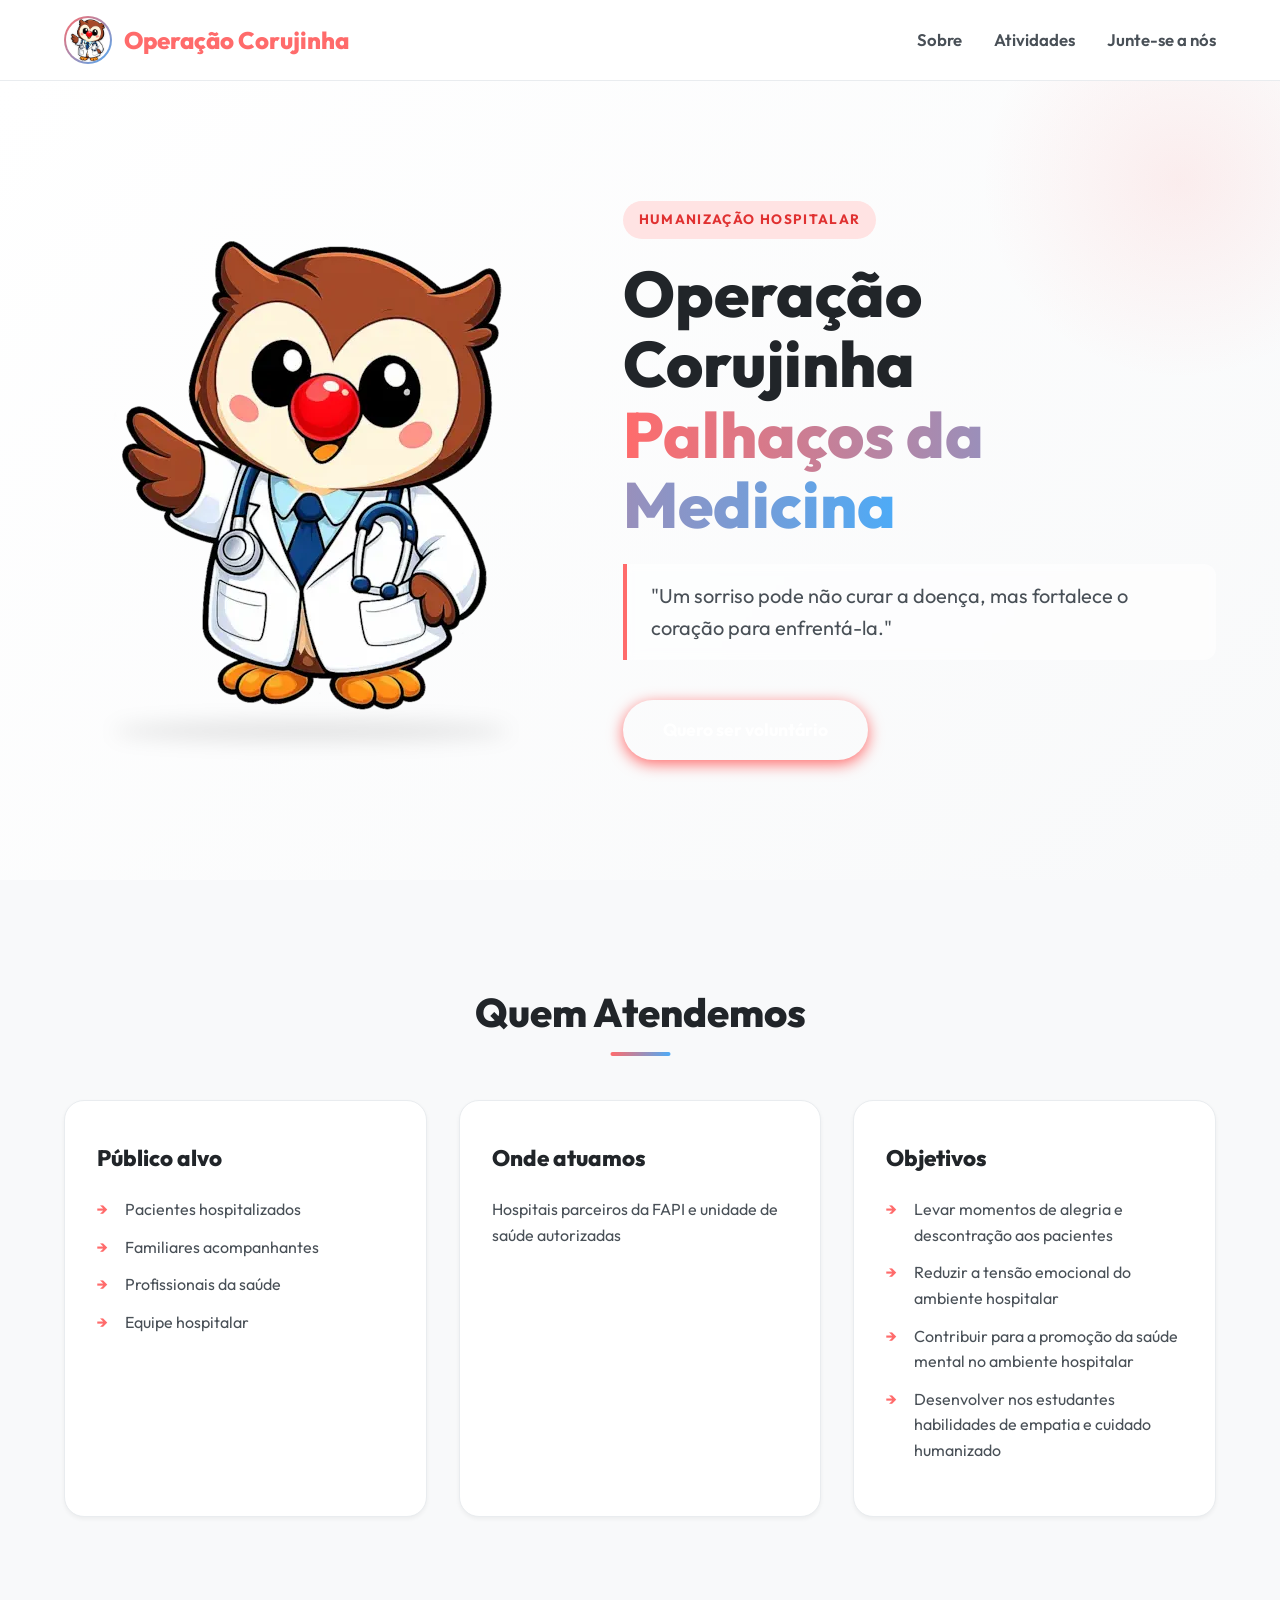
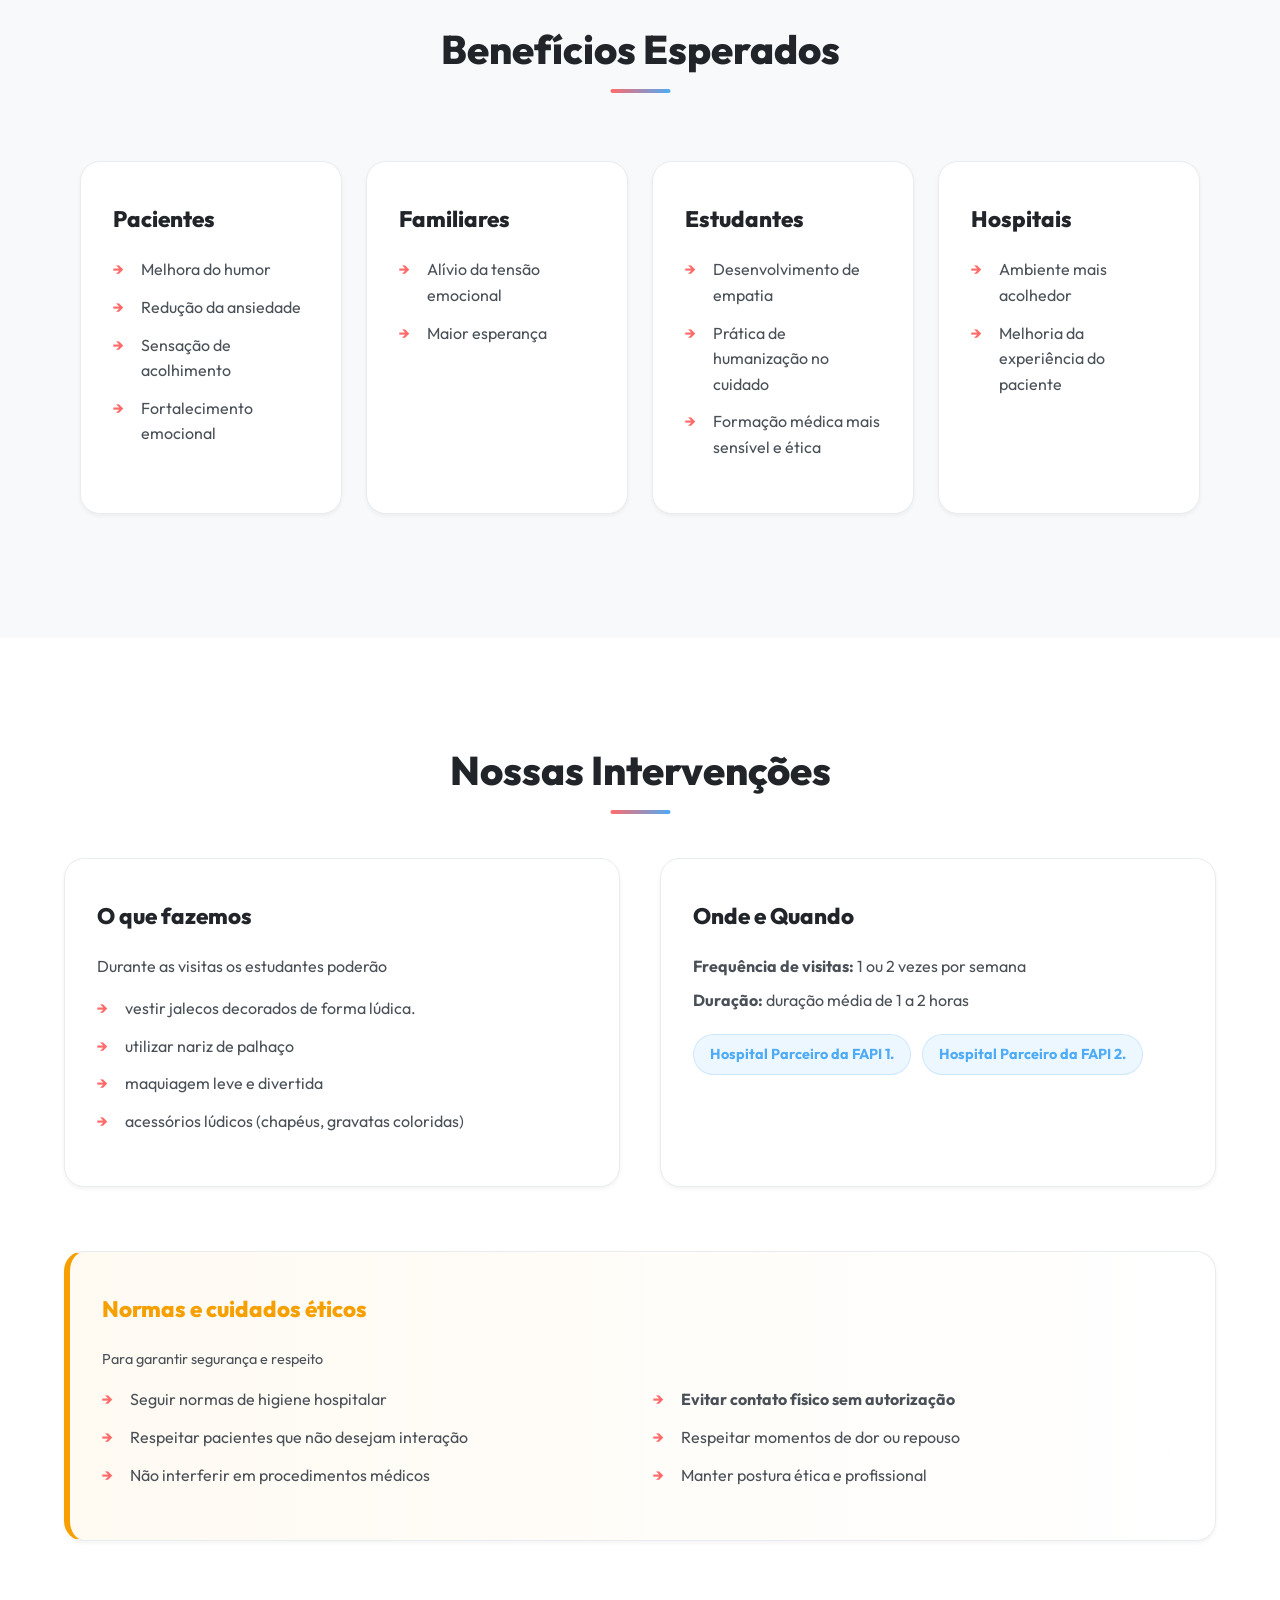
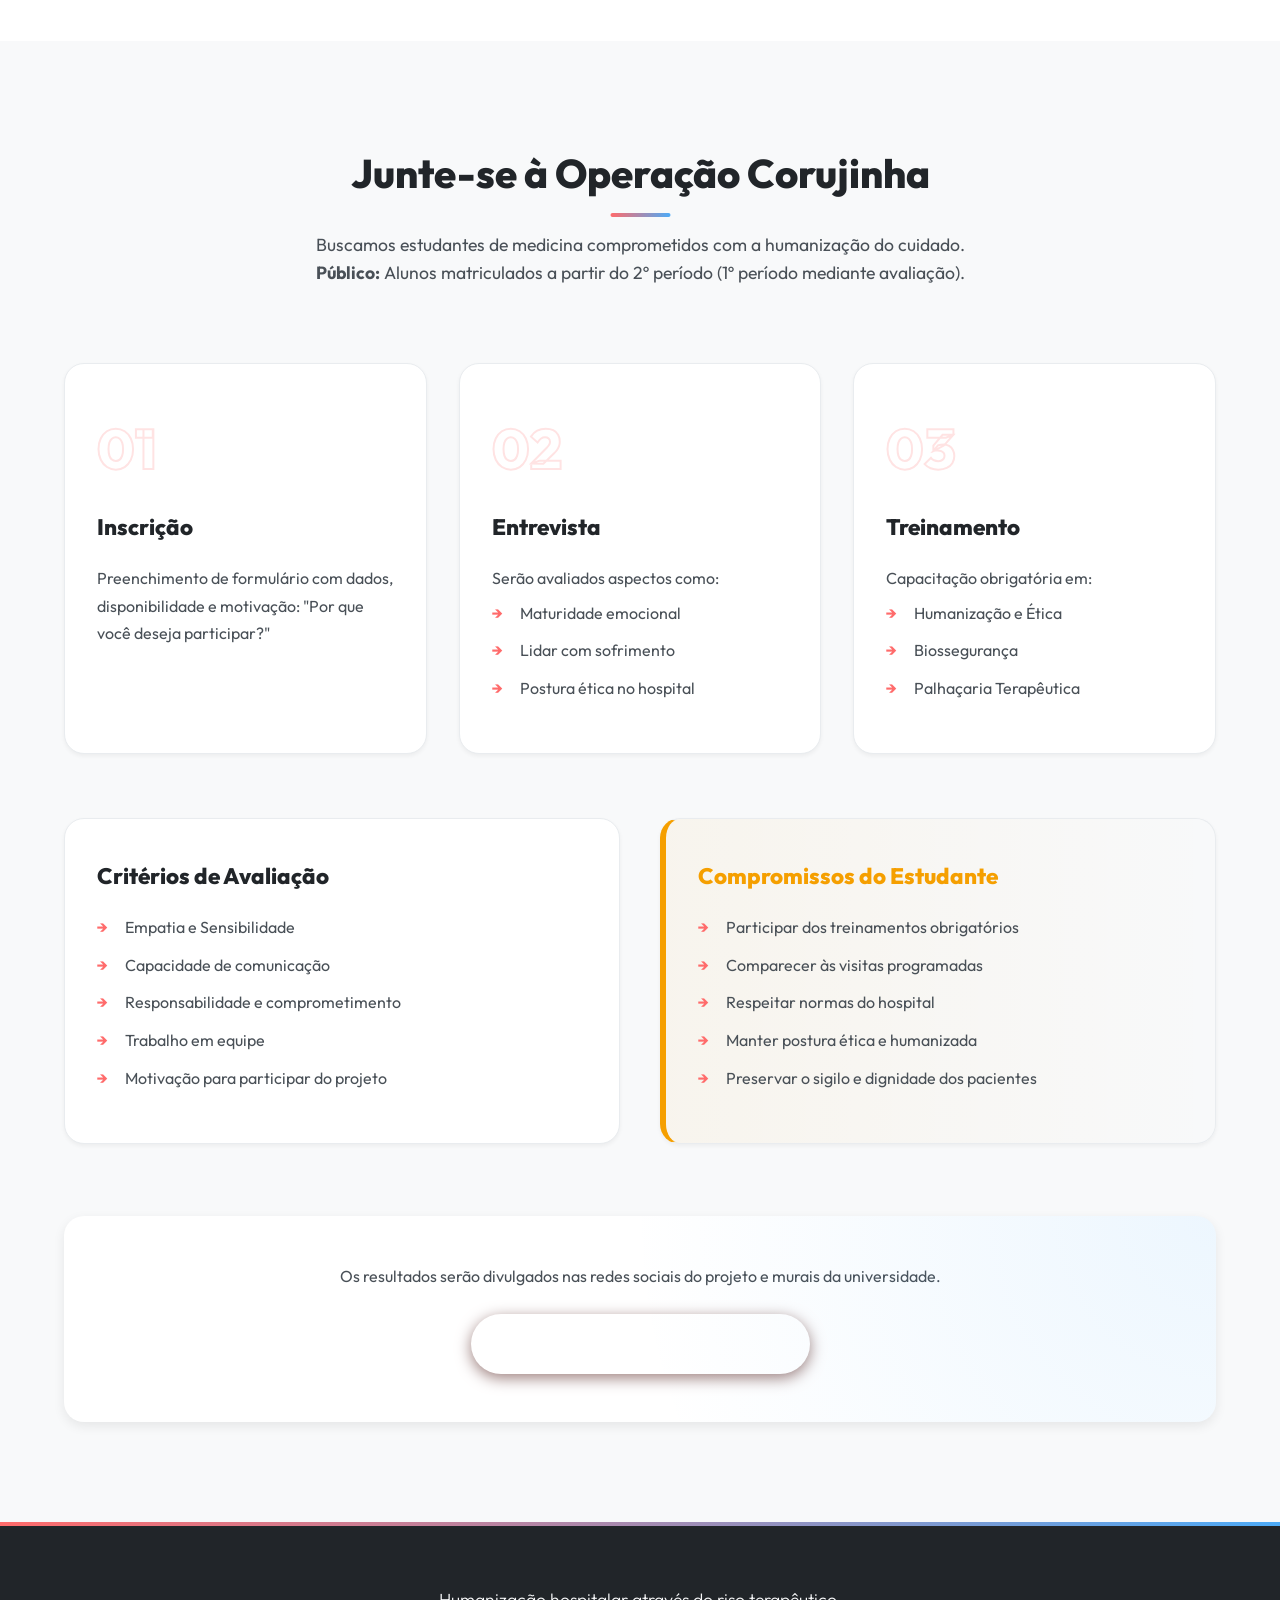
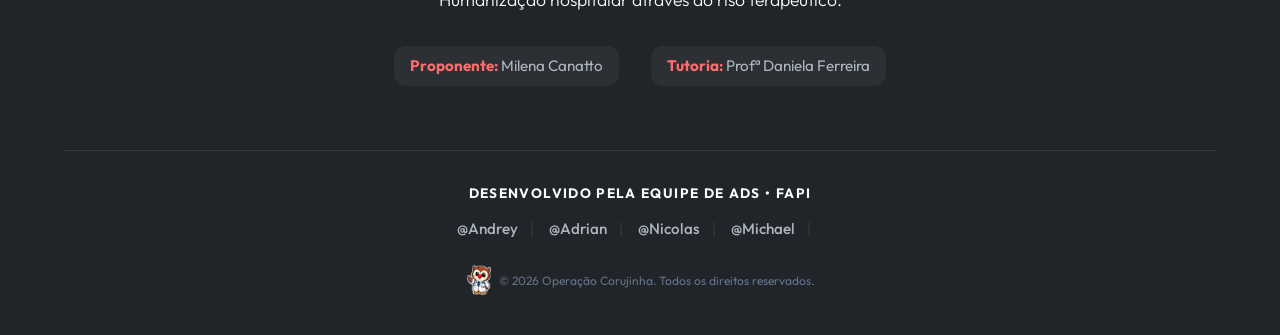
==== index.html @ 17aea362 "Fix: Unificar HTML #18, Corrigir CLS (Cumulative Layout Shift) #17" ====
<!DOCTYPE html>
<html lang="pt-BR">

<head>
    <title>Operação Corujinha | Palhaços da Medicina</title>
    <meta charset="UTF-8">
    <meta name="viewport" content="width=device-width, initial-scale=1.0">
    <link rel="stylesheet" href="style.min.css">
    <meta name="description" content="Operação Corujinha - palhaços na medicina">
    <!-- Google tag (gtag.js) -->
    <script async src="https://www.googletagmanager.com/gtag/js?id=G-GFQ6YQ8SYJ"></script>
    <script>
        window.dataLayer = window.dataLayer || [];

        function gtag() {
            dataLayer.push(arguments);
        }

        gtag('js', new Date());

        gtag('config', 'G-GFQ6YQ8SYJ');
    </script>
    <style>

        body {
            margin: 0;
            padding: 0;
            background-color: var(--color-bg-main);
        }

        object {
            width: 100%;
            display: block;
            border: none;
            overflow: hidden;
            transition: height 0.3s ease;
        }
    </style>
</head>

<body>

<nav class="navbar">
    <div class="container navbar-container">
        <a href="index.html" target="_parent" class="navbar-brand">
            <img src="assets/logo_corujinha36x40.webp" fetchpriority="high" alt="Logo Operação Corujinha">
            <span class="text-brand">Operação Corujinha</span>
        </a>
        <div class="nav-links">
            <a href="index.html#sobre" target="_parent">Sobre</a>
            <a href="index.html#atividades" target="_parent">Atividades</a>
            <a href="index.html#processo-seletivo" target="_parent">Junte-se a nós</a>
        </div>
    </div>
</nav>

<main>
    <header class="hero">
        <div class="container hero-content">
            <div class="hero-image">
                <img src="assets/logo_corujinha_semcontorno.webp" fetchpriority="high" alt="Mascote Operação Corujinha">
            </div>
            <div class="hero-text">
                <span class="hero-tag">Humanização Hospitalar</span>
                <h1>Operação Corujinha <br><span class="text-brand">Palhaços da Medicina</span></h1>
                <p class="hero-quote">
                    "Um sorriso pode não curar a doença, mas fortalece o coração para enfrentá-la."
                </p>
                <a href="index.html#processo-seletivo" target="_parent" class="btn-primary">Quero ser voluntário</a>
            </div>
        </div>
    </header>
    <section id="sobre" class="section section-light">
        <div class="container">
            <h2 class="section-title">Quem Atendemos</h2>
            <div class="grid-3">
                <div class="card">
                    <h3 class="card-title">Público alvo</h3>

                    <ul class="list-disc">
                        <li>Pacientes hospitalizados</li>
                        <li>Familiares acompanhantes</li>
                        <li>Profissionais da saúde</li>
                        <li>Equipe hospitalar</li>

                    </ul>
                </div>
                <div class="card">
                    <h3 class="card-title">Onde atuamos</h3>
                    <p class="text-muted">Hospitais parceiros da FAPI e unidade de saúde autorizadas</p>
                </div>
                <div class="card">
                    <h3 class="card-title">Objetivos</h3>
                    <ul class="list-disc">
                        <li>Levar momentos de alegria e descontração aos pacientes</li>
                        <li>Reduzir a tensão emocional do ambiente hospitalar</li>
                        <li>Contribuir para a promoção da saúde mental no ambiente hospitalar</li>
                        <li>Desenvolver nos estudantes habilidades de empatia e cuidado humanizado</li>

                    </ul>
                </div>
            </div>

            <h2 class="section-title mt-8" style="margin-top: 100px;">Benefícios Esperados</h2>

            <div style="padding: 24px 16px;">
                <div class="grid-4">
                    <div class="card">
                        <h3 class="card-title">Pacientes</h3>
                        <ul class="list-disc">
                            <li>Melhora do humor</li>
                            <li>Redução da ansiedade</li>
                            <li>Sensação de acolhimento</li>
                            <li>Fortalecimento emocional</li>
                        </ul>
                    </div>
                    <div class="card">
                        <h3 class="card-title">Familiares</h3>
                        <ul class="list-disc">
                            <li>Alívio da tensão emocional</li>
                            <li>Maior esperança</li>

                        </ul>
                    </div>
                    <div class="card">
                        <h3 class="card-title">Estudantes</h3>
                        <ul class="list-disc">
                            <li>Desenvolvimento de empatia</li>
                            <li>Prática de humanização no cuidado</li>
                            <li>Formação médica mais sensível e ética</li>
                        </ul>
                    </div>
                    <div class="card">
                        <h3 class="card-title">Hospitais</h3>
                        <ul class="list-disc">
                            <li>Ambiente mais acolhedor</li>
                            <li>Melhoria da experiência do paciente</li>
                        </ul>
                    </div>
                </div>
            </div>

        </div>
    </section>

    <section id="atividades" class="section section-white">
        <div class="container">
            <h2 class="section-title">Nossas Intervenções</h2>
            <div class="grid-2">
                <div class="card">
                    <h3 class="card-title">O que fazemos</h3>
                    <p class="text-muted mb-4">Durante as visitas os estudantes poderão</p>
                    <ul class="list-disc">
                        <li>vestir jalecos decorados de forma lúdica.</li>
                        <li>utilizar nariz de palhaço</li>
                        <li>maquiagem leve e divertida</li>
                        <li>acessórios lúdicos (chapéus, gravatas coloridas)</li>

                    </ul>
                </div>
                <div class="card">
                    <h3 class="card-title">Onde e Quando</h3>
                    <p class="text-muted mb-2"><strong>Frequência de visitas:</strong> 1 ou 2 vezes por semana</p>
                    <p class="text-muted mb-4"><strong>Duração: </strong>duração média de 1 a 2 horas</p>

                    <div style="margin-top: 16px;">
                        <span class="badge">Hospital Parceiro da FAPI 1.</span>
                        <span class="badge">Hospital Parceiro da FAPI 2.</span>
                    </div>
                </div>
            </div>

            <div class="card card-warning" style="margin-top: 64px;">
                <h3 class="card-title">Normas e cuidados éticos</h3>
                <p class="text-muted text-sm mb-4">Para garantir segurança e respeito
                </p>
                <div class="grid-2" style="gap: 20px;">
                    <ul class="list-disc">
                        <li>Seguir normas de higiene hospitalar</li>
                        <li>Respeitar pacientes que não desejam interação</li>
                        <li>Não interferir em procedimentos médicos</li>
                    </ul>
                    <ul class="list-disc">
                        <li class="text-warning">Evitar contato físico sem autorização</li>
                        <li>Respeitar momentos de dor ou repouso</li>
                        <li>Manter postura ética e profissional</li>
                    </ul>
                </div>
            </div>
        </div>
    </section>
    <section id="processo-seletivo" class="section section-light">
        <div class="container">
            <h2 class="section-title">Junte-se à Operação Corujinha</h2>
            <p class="section-subtitle">
                Buscamos estudantes de medicina comprometidos com a humanização do cuidado.

                <br>
                <strong>Público:</strong> Alunos matriculados a partir do 2º período (1º período mediante avaliação).

            </p>
            <br>
            <div class="grid-3">
                <div class="card">
                    <span class="step-number">01</span>
                    <h3 class="card-title">Inscrição</h3>
                    <p class="step-text">
                        Preenchimento de formulário com dados, disponibilidade e motivação:
                        "Por que você deseja participar?"
                    </p>
                </div>

                <div class="card">
                    <span class="step-number">02</span>
                    <h3 class="card-title">Entrevista</h3>
                    <p class="step-text mb-2">Serão avaliados aspectos como:
                    </p>
                    <ul class="list-disc">
                        <li>Maturidade emocional</li>
                        <li>Lidar com sofrimento
                        </li>
                        <li>Postura ética no hospital
                        </li>
                    </ul>
                </div>
                <div class="card">
                    <span class="step-number">03</span>
                    <h3 class="card-title">Treinamento</h3>
                    <p class="step-text mb-2">Capacitação obrigatória em:

                    </p>

                    <ul class="list-disc">
                        <li>Humanização e Ética
                        </li>
                        <li>Biossegurança
                        </li>
                        <li>Palhaçaria Terapêutica
                        </li>
                    </ul>
                </div>


            </div>

            <div class="grid-2" style="margin-top: 64px;">
                <div class="card">
                    <h3 class="card-title text-brand">Critérios de Avaliação
                    </h3>
                    <ul class="list-disc">
                        <li>Empatia e Sensibilidade
                        </li>
                        <li>Capacidade de comunicação
                        </li>
                        <li>Responsabilidade e comprometimento
                        </li>
                        <li>Trabalho em equipe
                        </li>
                        <li>Motivação para participar do projeto
                        </li>

                    </ul>
                </div>
                <div class="card card-warning">
                    <h3 class="card-title">Compromissos do Estudante
                    </h3>
                    <ul class="list-disc">
                        <li>Participar dos treinamentos obrigatórios
                        </li>
                        <li>Comparecer às visitas programadas
                        </li>
                        <li>Respeitar normas do hospital
                        </li>
                        <li>Manter postura ética e humanizada
                        </li>
                        <li>Preservar o sigilo e dignidade dos pacientes
                        </li>

                    </ul>
                </div>
            </div>

            <div class="cta-container">
                <p class="cta-hint">
                    Os resultados serão divulgados nas redes sociais do projeto e murais da universidade.
                </p>
                <a class="btn-primary-disable">Acessar Formulário de Inscrição</a>
            </div>
        </div>
    </section>

</main>

<footer class="footer">
    <div class="container">

        <div class="footer-main">
            <p class="footer-tagline">Humanização hospitalar através do riso terapêutico.</p>
            <div class="footer-credits">
                <span><strong>Proponente:</strong> Milena Canatto</span>
                <span><strong>Tutoria:</strong> Profª Daniela Ferreira</span></div>
        </div>

        <div class="dev-section">
            <div class="dev-team">
                Desenvolvido pela Equipe de ADS • FAPI
            </div>
            <div class="student-names">
                <a href="https://github.com/andreyrv18" target="_blank">@Andrey</a><span>|</span>
                <a href="https://github.com/AdrianD0om" target="_blank">@Adrian</a><span>|</span>
                <a href="https://github.com/NickWilk456" target="_blank">@Nicolas</a><span>|</span>
                <a href="https://github.com/Michaelvila" target="_blank">@Michael</a><span>|</span>
            </div>
            <p
                    style="font-size: 0.75rem; color: #64748b; margin-top: 12px; display: flex; align-items: center; justify-content: center; gap: 8px;">
                <img src="assets/logo_corujinha36x40.webp" loading="lazy" alt="Logo Operação Corujinha"
                     style="width: 24px; height: auto; object-fit: contain;">
                © 2026 Operação Corujinha. Todos os direitos reservados.
            </p>
        </div>

    </div>
</footer>

</body>

</html>
---- style.min.css ----
@import url(https://fonts.googleapis.com/css2?family=Outfit:wght@300;400;500;600;700;800&display=swap);@keyframes float{0%,to{transform:translateY(0)}50%{transform:translateY(-20px)}}:root{--color-primary:#FF6B6B;--color-primary-hover:#FA5252;--color-primary-disable:#9C7F7D;--color-secondary:#4DABF7;--color-primary-light:#FFE3E3;--color-primary-dark:#E03131;--color-bg-main:#F8F9FA;--color-bg-white:#FFFFFF;--color-text-dark:#212529;--color-text-muted:#495057;--color-border:#E9ECEF;--color-warning:#F59F00;--color-warning-border:#FFD43B;--color-footer-bg:#212529;--color-footer-text:#ADB5BD;--color-footer-highlight:#F8F9FA;--color-footer-border:#343A40;--font-main:'Outfit', sans-serif;--shadow-sm:0 2px 4px rgba(0, 0, 0, 0.05);--shadow-md:0 4px 12px rgba(0, 0, 0, 0.08);--shadow-lg:0 12px 24px rgba(0, 0, 0, 0.12);--radius-md:12px;--radius-lg:20px;--radius-full:9999px}*{margin:0;padding:0;box-sizing:border-box}body{font-family:var(--font-main),serif;background-color:var(--color-bg-main);color:var(--color-text-dark);line-height:1.6;scroll-behavior:smooth;overflow-x:hidden}object{width:100%;display:block;border:0;overflow:hidden;transition:height .3s ease}::selection{background-color:var(--color-primary-light);color:var(--color-primary-dark)}.container{max-width:1200px;margin:0 auto;padding:0 24px}.footer-credits strong,.list-disc li::before,.nav-links a:hover,.text-brand{color:var(--color-primary)}.student-names a:hover,.text-secondary{color:var(--color-secondary)}.section{padding:100px 0}.section-light{background-color:var(--color-bg-main)}.section-white{background-color:var(--color-bg-white)}.section-title{font-size:2.5rem;font-weight:800;color:var(--color-text-dark);text-align:center;margin-bottom:56px;position:relative;display:inline-block;left:50%;transform:translateX(-50%)}.hero-text h1 .text-brand,.section-title::after{background:linear-gradient(90deg,var(--color-primary),var(--color-secondary))}.section-title::after{content:"";position:absolute;bottom:-12px;left:50%;transform:translateX(-50%);width:60px;height:4px;border-radius:var(--radius-full)}.section-subtitle{text-align:center;color:var(--color-text-muted);font-size:1.1rem;max-width:700px;margin:-30px auto 50px}.navbar{background:rgba(255,255,255,.9);backdrop-filter:blur(10px);border-bottom:1px solid var(--color-border);padding:16px 0;width:100%}.navbar-container{display:flex;justify-content:space-between;align-items:center;width:100%}.hero-text h1,.navbar-brand{font-weight:800;color:var(--color-text-dark)}.navbar-brand{display:flex;align-items:center;gap:12px;font-size:1.5rem;text-decoration:none}.navbar-brand img{aspect-ratio:16/9;height:48px;width:48px;border-radius:50%;border:2px solid transparent;background:linear-gradient(var(--color-bg-white),var(--color-bg-white)) padding-box,linear-gradient(135deg,var(--color-primary),var(--color-secondary)) border-box;object-fit:contain}.nav-links{display:flex;gap:32px}.nav-links a{text-decoration:none;color:var(--color-text-muted);font-weight:600;font-size:1.05rem;transition:all .3s ease;position:relative}.nav-links a::after{content:"";position:absolute;bottom:-4px;left:0;width:0;height:2px;background:var(--color-primary);transition:width .3s ease}.nav-links a:hover::after{width:100%}.hero{background:linear-gradient(135deg,var(--color-bg-white) 0%,var(--color-bg-main) 100%);padding:120px 0;position:relative;overflow:hidden}.hero-image::after,.hero::before{content:"";position:absolute;border-radius:50%}.hero::before{top:-100px;right:-100px;width:400px;height:400px;background:radial-gradient(circle,rgba(255,107,107,.1)0,rgba(255,255,255,0) 70%);z-index:0}.hero-content{display:flex;align-items:center;gap:64px;position:relative;z-index:1}.hero-text{flex:1.2}.hero-tag{display:inline-block;background:var(--color-primary-light);color:var(--color-primary-dark);font-weight:700;text-transform:uppercase;font-size:.85rem;letter-spacing:.1em;padding:8px 16px;border-radius:var(--radius-full);margin-bottom:20px}.hero-text h1{font-size:4rem;line-height:1.1;margin:0 0 24px}.hero-text h1 .text-brand{-webkit-background-clip:text;-webkit-text-fill-color:transparent}.hero-quote,.list-disc li{color:var(--color-text-muted)}.hero-quote{font-size:1.25rem;border-left:4px solid var(--color-primary);padding:16px 24px;margin-bottom:40px;background:rgba(255,255,255,.6);border-radius:0 var(--radius-md) var(--radius-md)0;backdrop-filter:blur(5px);font-weight:400}.hero-image{flex:1;display:flex;justify-content:center;position:relative}.hero-image::after{bottom:-20px;width:80%;height:20px;background:rgba(0,0,0,.1);filter:blur(10px)}.hero-image img{aspect-ratio:auto;width:100%;max-width:400px;animation:float 6s ease-in-out infinite;position:relative;z-index:2}.btn-primary,.btn-primary-disable{color:var(--color-bg-white);padding:16px 40px;border-radius:var(--radius-full);font-weight:700;font-size:1.1rem;text-decoration:none;display:inline-block;transition:all .3s cubic-bezier(.25,.8,.25,1);border:0}.btn-primary{background:linear-gradient(135deg,var(--color-primary));box-shadow:0 4px 15px var(--color-primary);cursor:pointer}.btn-primary:hover{transform:translateY(-3px) scale(1.02);box-shadow:0 8px 25px rgba(255,107,107,.5)}.btn-primary-disable{background:linear-gradient(135deg,var(--color-primary-disable));box-shadow:0 4px 15px var(--color-primary-disable);cursor:not-allowed}.grid-2{display:grid;grid-template-columns:repeat(auto-fit,minmax(320px,1fr));gap:40px}.grid-3,.grid-4{display:grid;grid-template-columns:repeat(auto-fit,minmax(300px,1fr));gap:32px}.grid-4{grid-template-columns:repeat(auto-fit,minmax(240px,1fr));gap:24px}.card{background-color:var(--color-bg-white);border:1px solid var(--color-border);border-radius:var(--radius-lg);padding:40px 32px;box-shadow:var(--shadow-sm);transition:all .4s cubic-bezier(.165,.84,.44,1);position:relative;overflow:hidden}.card:hover{transform:translateY(-8px);box-shadow:var(--shadow-lg);border-color:transparent}.card::before{height:4px;background:linear-gradient(90deg,var(--color-primary),var(--color-secondary));transform:scaleX(0);transform-origin:left;transition:transform .4s ease}.card:hover::before{transform:scaleX(1)}.card-title{font-size:1.4rem;font-weight:800;color:var(--color-text-dark);margin-bottom:20px;display:flex;align-items:center;gap:12px}.list-disc{list-style:none}.list-disc li{margin-bottom:12px;position:relative;padding-left:28px}.list-disc li::before{content:"→";position:absolute;left:0;font-weight:700}.badge{display:inline-block;background-color:rgba(77,171,247,.1);color:var(--color-secondary);padding:8px 16px;border-radius:var(--radius-full);font-size:.9rem;font-weight:700;margin:4px 8px 8px 0;border:1px solid rgba(77,171,247,.2);transition:all .3s ease}.badge:hover{background-color:var(--color-secondary);color:var(--color-bg-white)}.footer,.student-names a{color:var(--color-footer-text)}.footer{background-color:var(--color-footer-bg);padding:64px 0 40px;text-align:center;position:relative}.card::before,.cta-container::before,.footer::before{content:"";position:absolute;top:0;left:0;width:100%}.footer::before{height:4px;background:linear-gradient(90deg,var(--color-primary),var(--color-secondary))}.footer-main{padding-bottom:24px}.footer-tagline{font-size:1.1rem;color:var(--color-footer-highlight);margin-bottom:32px;font-weight:300}.footer-credits{display:flex;justify-content:center;flex-wrap:wrap;gap:32px;font-size:.95rem}.footer-credits span{background:rgba(255,255,255,.05);padding:8px 16px;border-radius:var(--radius-md)}.dev-section{border-top:1px solid var(--color-footer-border);margin-top:40px;padding-top:32px;display:flex;flex-direction:column;gap:12px}.dev-team{font-size:.85rem;text-transform:uppercase;letter-spacing:.1em;color:var(--color-footer-highlight);font-weight:700}.student-names{font-size:.95rem;color:var(--color-footer-text)}.student-names span{margin:0 12px;color:var(--color-footer-border)}.student-names a{text-decoration:none;font-weight:500;transition:color .3s ease}.text-muted{color:var(--color-text-muted)}.text-sm{font-size:.9rem}.mb-2{margin-bottom:8px}.mb-4{margin-bottom:16px}.mt-8{margin-top:32px}.card-warning{border-left:6px solid var(--color-warning);background:linear-gradient(to right,rgba(245,159,0,.05),transparent)}.card-warning .card-title,.text-warning{color:var(--color-warning)}.text-warning{font-weight:700}.step-number{font-size:3.5rem;font-weight:800;display:block;margin-bottom:16px;color:transparent;-webkit-text-stroke:2px var(--color-primary-light);transition:all .3s ease}.card:hover .step-number{color:var(--color-primary-light);-webkit-text-stroke:0}.step-text{color:var(--color-text-muted);font-size:1rem;line-height:1.7}.cta-container{text-align:center;margin-top:72px;padding:48px;background:var(--color-bg-white);border-radius:var(--radius-lg);box-shadow:var(--shadow-md);position:relative;overflow:hidden}.cta-container::before{height:100%;background:radial-gradient(circle at top right,rgba(77,171,247,.1),transparent 50%);pointer-events:none}.cta-hint{margin-bottom:24px;color:var(--color-text-muted);font-size:1rem}@media (max-width:992px){.hero-content{gap:40px}.hero-text h1{font-size:3rem}.hero-image img{max-width:300px}.section-title{font-size:2rem}}@media (max-width:768px){.section{padding:60px 0}.container{padding:0 20px}.navbar-container{flex-direction:column;gap:16px}.nav-links{flex-wrap:wrap;justify-content:center;gap:16px}.hero{padding:60px 0}.hero-content{flex-direction:column;text-align:center}.hero-quote{border-left:none;border-top:4px solid var(--color-primary);border-radius:0 0 var(--radius-md) var(--radius-md);text-align:center}.hero-text h1{font-size:2.5rem}.footer-credits{flex-direction:column;gap:16px}.student-names span{margin:0 6px}}
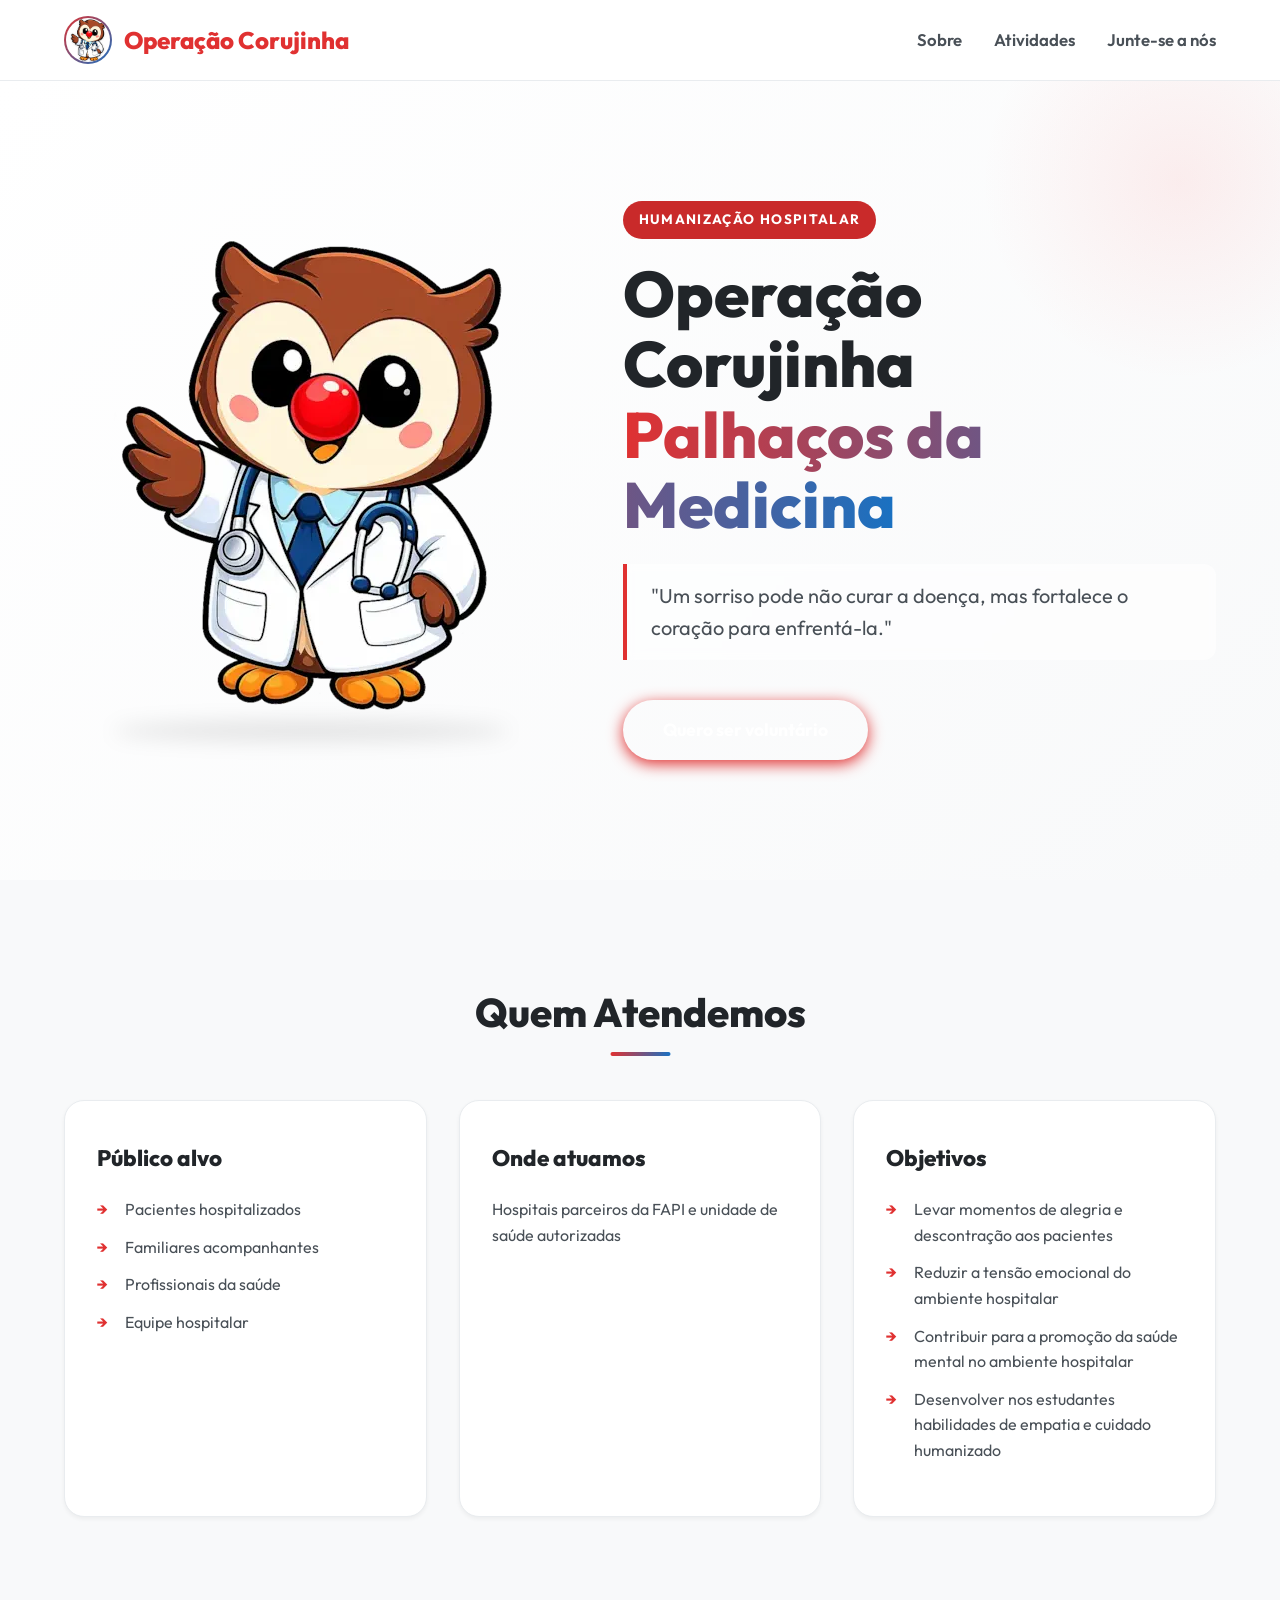
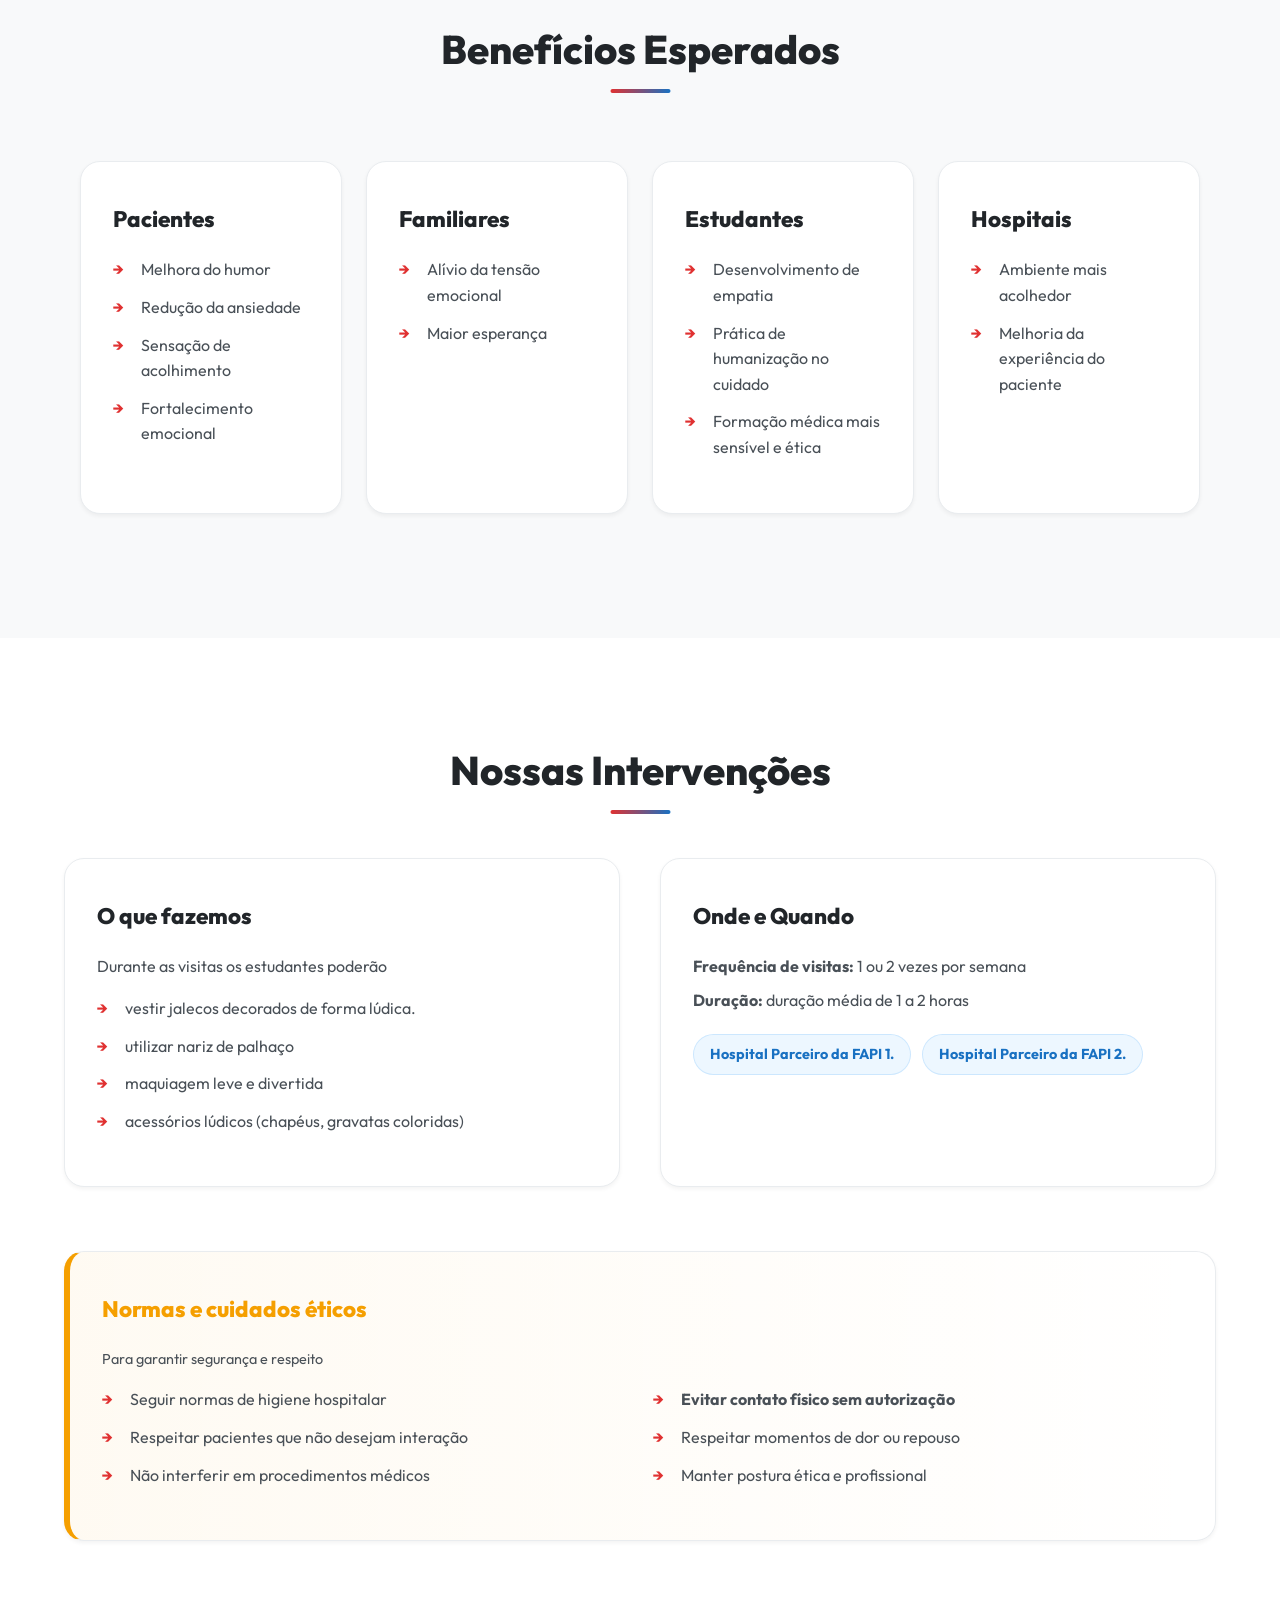
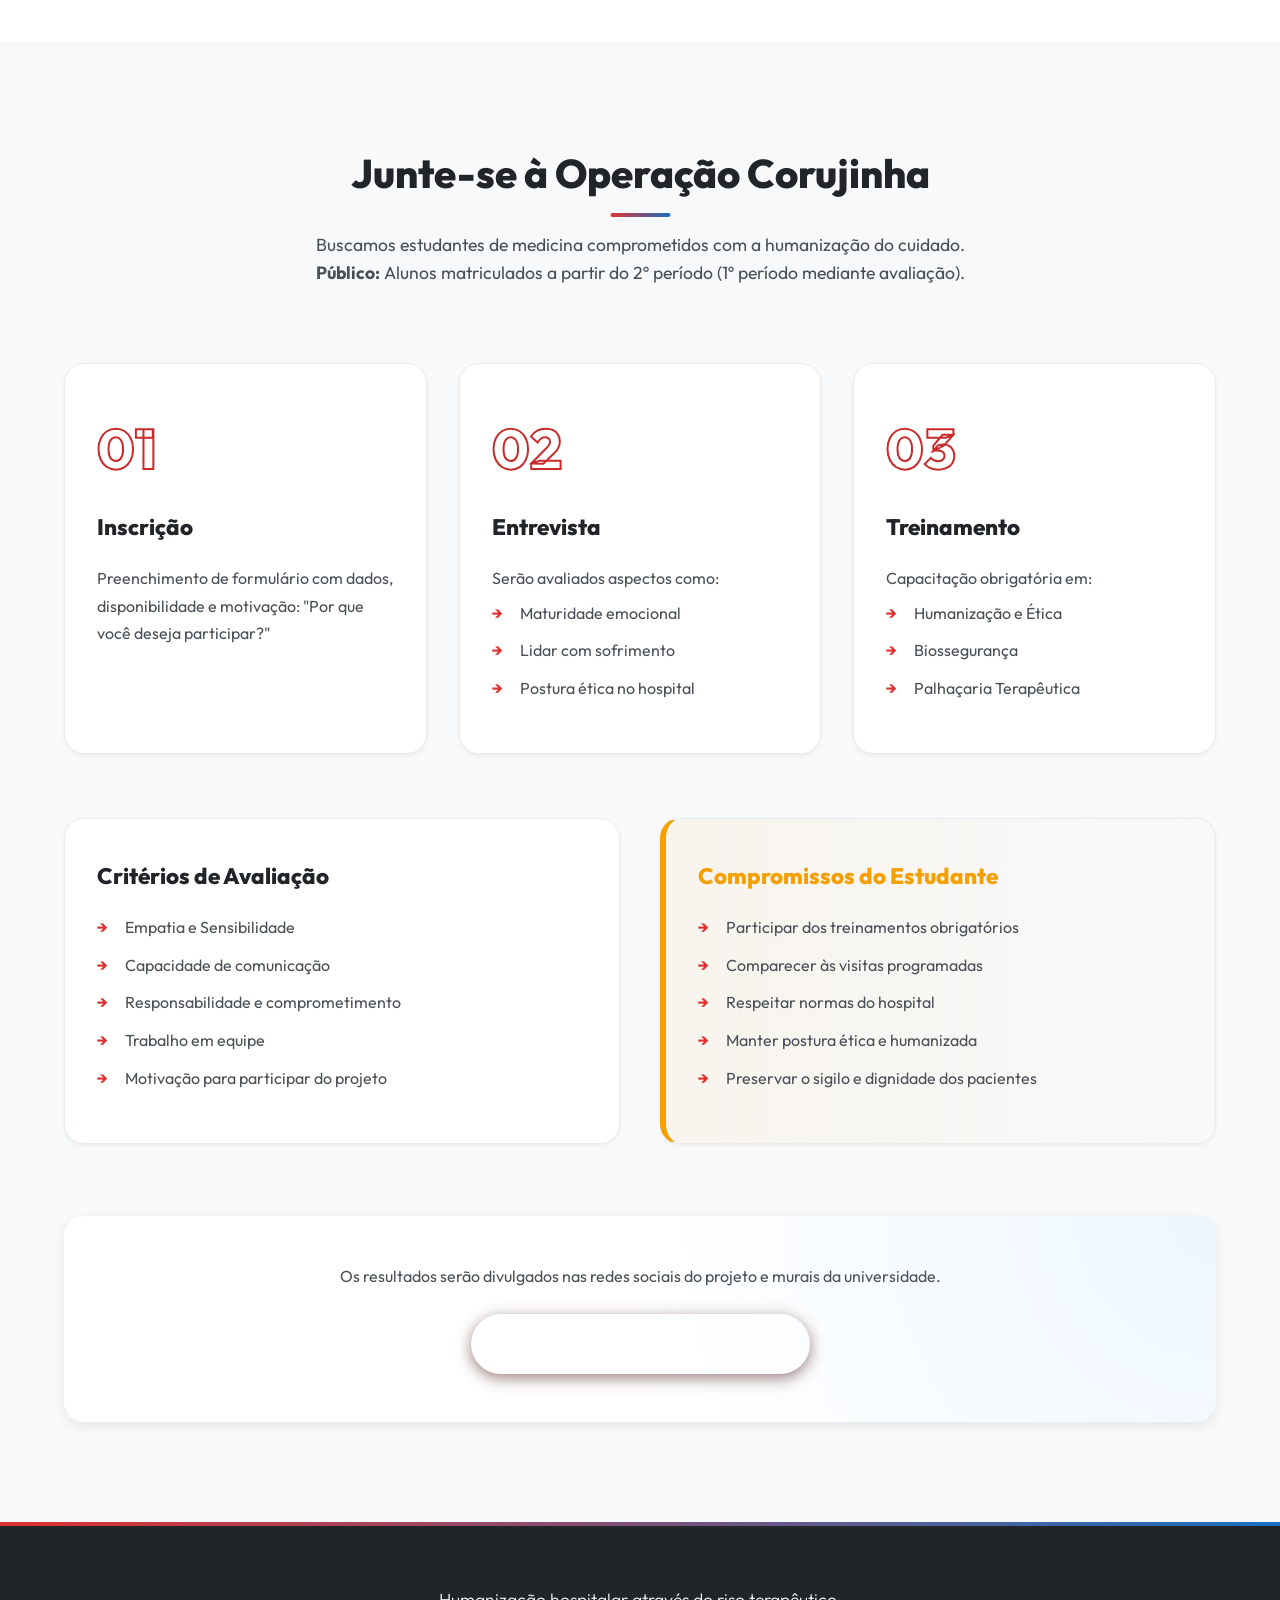
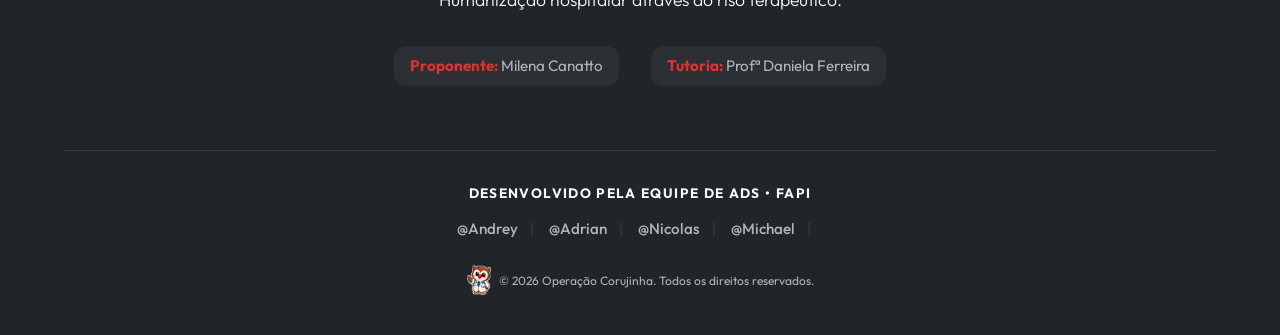
==== commit 0bc4ea80: "fix: Contraste de Cores (Acessibilidade) #20 #21" ====
--- a/index.html
+++ b/index.html
@@ -4,9 +4,53 @@
 <head>
     <title>Operação Corujinha | Palhaços da Medicina</title>
     <meta charset="UTF-8">
+    <!--  Cache para github pages   -->
+    <meta http-equiv="Cache-Control" content="max-age=31536000, public">
+    <!-- Meta Tags-->
     <meta name="viewport" content="width=device-width, initial-scale=1.0">
-    <link rel="stylesheet" href="style.min.css">
-    <meta name="description" content="Operação Corujinha - palhaços na medicina">
+    <meta name="description"
+          content="Operação Corujinha - Projeto de humanização hospitalar da FAPI que leva alegria e acolhimento a pacientes através do riso terapêutico. Seja voluntário!">
+    <!--    Fonts -->
+    <link rel="preconnect" href="https://fonts.googleapis.com">
+    <link rel="preconnect" href="https://fonts.gstatic.com" crossorigin>
+    <link href="https://fonts.googleapis.com/css2?family=Outfit:wght@300;400;500;600;700;800&display=swap"
+          rel="stylesheet">
+    <!-- CSS -->
+    <link rel="preload" href="style.min.css" as="style" onload="this.onload=null;this.rel='stylesheet'">
+    <noscript><link rel="stylesheet" href="style.min.css"></noscript>
+    <style>
+        :root {
+            --color-primary: #E03131; /* Electric Blood */
+            --color-primary-hover: #FA5252;
+            --color-primary-disable: #9C7F7D;
+            --color-secondary: #1971C2; /* Haddock’s Sweater */
+            --color-primary-light: #c92a2a /* Peri Peri*/;
+            --color-primary-dark: #E03131;
+
+            --color-bg-main: #F8F9FA;
+            --color-bg-white: #FFFFFF;
+            --color-text-dark: #212529;
+            --color-text-muted: #495057;
+            --color-border: #E9ECEF;
+
+            --color-warning: #F59F00;
+            --color-warning-border: #FFD43B;
+
+            --color-footer-bg: #212529;
+            --color-footer-text: #ADB5BD;
+            --color-footer-highlight: #F8F9FA;
+            --color-footer-border: #343A40;
+
+            --font-main: 'Outfit', sans-serif;
+            --shadow-sm: 0 2px 4px rgba(0, 0, 0, 0.05);
+            --shadow-md: 0 4px 12px rgba(0, 0, 0, 0.08);
+            --shadow-lg: 0 12px 24px rgba(0, 0, 0, 0.12);
+            --radius-md: 12px;
+            --radius-lg: 20px;
+            --radius-full: 9999px;
+        }
+
+    </style>
     <!-- Google tag (gtag.js) -->
     <script async src="https://www.googletagmanager.com/gtag/js?id=G-GFQ6YQ8SYJ"></script>
     <script>
@@ -20,6 +64,7 @@
 
         gtag('config', 'G-GFQ6YQ8SYJ');
     </script>
+
     <style>
 
         body {
@@ -58,7 +103,8 @@
     <header class="hero">
         <div class="container hero-content">
             <div class="hero-image">
-                <img src="assets/logo_corujinha_semcontorno.webp" fetchpriority="high" alt="Mascote Operação Corujinha">
+                <img src="assets/logo_corujinha_semcontorno.webp" height="480" width="400" fetchpriority="high"
+                     alt="Mascote Operação Corujinha">
             </div>
             <div class="hero-text">
                 <span class="hero-tag">Humanização Hospitalar</span>
@@ -311,10 +357,10 @@
                 <a href="https://github.com/NickWilk456" target="_blank">@Nicolas</a><span>|</span>
                 <a href="https://github.com/Michaelvila" target="_blank">@Michael</a><span>|</span>
             </div>
-            <p
-                    style="font-size: 0.75rem; color: #64748b; margin-top: 12px; display: flex; align-items: center; justify-content: center; gap: 8px;">
-                <img src="assets/logo_corujinha36x40.webp" loading="lazy" alt="Logo Operação Corujinha"
-                     style="width: 24px; height: auto; object-fit: contain;">
+            <p class="direitos">
+                <img src="assets/logo_corujinha36x40.webp" height="44" width="36" loading="lazy"
+                     alt="Logo Operação Corujinha"
+                >
                 © 2026 Operação Corujinha. Todos os direitos reservados.
             </p>
         </div>
--- a/style.min.css
+++ b/style.min.css
@@ -1 +1 @@
-@import url(https://fonts.googleapis.com/css2?family=Outfit:wght@300;400;500;600;700;800&display=swap);@keyframes float{0%,to{transform:translateY(0)}50%{transform:translateY(-20px)}}:root{--color-primary:#FF6B6B;--color-primary-hover:#FA5252;--color-primary-disable:#9C7F7D;--color-secondary:#4DABF7;--color-primary-light:#FFE3E3;--color-primary-dark:#E03131;--color-bg-main:#F8F9FA;--color-bg-white:#FFFFFF;--color-text-dark:#212529;--color-text-muted:#495057;--color-border:#E9ECEF;--color-warning:#F59F00;--color-warning-border:#FFD43B;--color-footer-bg:#212529;--color-footer-text:#ADB5BD;--color-footer-highlight:#F8F9FA;--color-footer-border:#343A40;--font-main:'Outfit', sans-serif;--shadow-sm:0 2px 4px rgba(0, 0, 0, 0.05);--shadow-md:0 4px 12px rgba(0, 0, 0, 0.08);--shadow-lg:0 12px 24px rgba(0, 0, 0, 0.12);--radius-md:12px;--radius-lg:20px;--radius-full:9999px}*{margin:0;padding:0;box-sizing:border-box}body{font-family:var(--font-main),serif;background-color:var(--color-bg-main);color:var(--color-text-dark);line-height:1.6;scroll-behavior:smooth;overflow-x:hidden}object{width:100%;display:block;border:0;overflow:hidden;transition:height .3s ease}::selection{background-color:var(--color-primary-light);color:var(--color-primary-dark)}.container{max-width:1200px;margin:0 auto;padding:0 24px}.footer-credits strong,.list-disc li::before,.nav-links a:hover,.text-brand{color:var(--color-primary)}.student-names a:hover,.text-secondary{color:var(--color-secondary)}.section{padding:100px 0}.section-light{background-color:var(--color-bg-main)}.section-white{background-color:var(--color-bg-white)}.section-title{font-size:2.5rem;font-weight:800;color:var(--color-text-dark);text-align:center;margin-bottom:56px;position:relative;display:inline-block;left:50%;transform:translateX(-50%)}.hero-text h1 .text-brand,.section-title::after{background:linear-gradient(90deg,var(--color-primary),var(--color-secondary))}.section-title::after{content:"";position:absolute;bottom:-12px;left:50%;transform:translateX(-50%);width:60px;height:4px;border-radius:var(--radius-full)}.section-subtitle{text-align:center;color:var(--color-text-muted);font-size:1.1rem;max-width:700px;margin:-30px auto 50px}.navbar{background:rgba(255,255,255,.9);backdrop-filter:blur(10px);border-bottom:1px solid var(--color-border);padding:16px 0;width:100%}.navbar-container{display:flex;justify-content:space-between;align-items:center;width:100%}.hero-text h1,.navbar-brand{font-weight:800;color:var(--color-text-dark)}.navbar-brand{display:flex;align-items:center;gap:12px;font-size:1.5rem;text-decoration:none}.navbar-brand img{aspect-ratio:16/9;height:48px;width:48px;border-radius:50%;border:2px solid transparent;background:linear-gradient(var(--color-bg-white),var(--color-bg-white)) padding-box,linear-gradient(135deg,var(--color-primary),var(--color-secondary)) border-box;object-fit:contain}.nav-links{display:flex;gap:32px}.nav-links a{text-decoration:none;color:var(--color-text-muted);font-weight:600;font-size:1.05rem;transition:all .3s ease;position:relative}.nav-links a::after{content:"";position:absolute;bottom:-4px;left:0;width:0;height:2px;background:var(--color-primary);transition:width .3s ease}.nav-links a:hover::after{width:100%}.hero{background:linear-gradient(135deg,var(--color-bg-white) 0%,var(--color-bg-main) 100%);padding:120px 0;position:relative;overflow:hidden}.hero-image::after,.hero::before{content:"";position:absolute;border-radius:50%}.hero::before{top:-100px;right:-100px;width:400px;height:400px;background:radial-gradient(circle,rgba(255,107,107,.1)0,rgba(255,255,255,0) 70%);z-index:0}.hero-content{display:flex;align-items:center;gap:64px;position:relative;z-index:1}.hero-text{flex:1.2}.hero-tag{display:inline-block;background:var(--color-primary-light);color:var(--color-primary-dark);font-weight:700;text-transform:uppercase;font-size:.85rem;letter-spacing:.1em;padding:8px 16px;border-radius:var(--radius-full);margin-bottom:20px}.hero-text h1{font-size:4rem;line-height:1.1;margin:0 0 24px}.hero-text h1 .text-brand{-webkit-background-clip:text;-webkit-text-fill-color:transparent}.hero-quote,.list-disc li{color:var(--color-text-muted)}.hero-quote{font-size:1.25rem;border-left:4px solid var(--color-primary);padding:16px 24px;margin-bottom:40px;background:rgba(255,255,255,.6);border-radius:0 var(--radius-md) var(--radius-md)0;backdrop-filter:blur(5px);font-weight:400}.hero-image{flex:1;display:flex;justify-content:center;position:relative}.hero-image::after{bottom:-20px;width:80%;height:20px;background:rgba(0,0,0,.1);filter:blur(10px)}.hero-image img{aspect-ratio:auto;width:100%;max-width:400px;animation:float 6s ease-in-out infinite;position:relative;z-index:2}.btn-primary,.btn-primary-disable{color:var(--color-bg-white);padding:16px 40px;border-radius:var(--radius-full);font-weight:700;font-size:1.1rem;text-decoration:none;display:inline-block;transition:all .3s cubic-bezier(.25,.8,.25,1);border:0}.btn-primary{background:linear-gradient(135deg,var(--color-primary));box-shadow:0 4px 15px var(--color-primary);cursor:pointer}.btn-primary:hover{transform:translateY(-3px) scale(1.02);box-shadow:0 8px 25px rgba(255,107,107,.5)}.btn-primary-disable{background:linear-gradient(135deg,var(--color-primary-disable));box-shadow:0 4px 15px var(--color-primary-disable);cursor:not-allowed}.grid-2{display:grid;grid-template-columns:repeat(auto-fit,minmax(320px,1fr));gap:40px}.grid-3,.grid-4{display:grid;grid-template-columns:repeat(auto-fit,minmax(300px,1fr));gap:32px}.grid-4{grid-template-columns:repeat(auto-fit,minmax(240px,1fr));gap:24px}.card{background-color:var(--color-bg-white);border:1px solid var(--color-border);border-radius:var(--radius-lg);padding:40px 32px;box-shadow:var(--shadow-sm);transition:all .4s cubic-bezier(.165,.84,.44,1);position:relative;overflow:hidden}.card:hover{transform:translateY(-8px);box-shadow:var(--shadow-lg);border-color:transparent}.card::before{height:4px;background:linear-gradient(90deg,var(--color-primary),var(--color-secondary));transform:scaleX(0);transform-origin:left;transition:transform .4s ease}.card:hover::before{transform:scaleX(1)}.card-title{font-size:1.4rem;font-weight:800;color:var(--color-text-dark);margin-bottom:20px;display:flex;align-items:center;gap:12px}.list-disc{list-style:none}.list-disc li{margin-bottom:12px;position:relative;padding-left:28px}.list-disc li::before{content:"→";position:absolute;left:0;font-weight:700}.badge{display:inline-block;background-color:rgba(77,171,247,.1);color:var(--color-secondary);padding:8px 16px;border-radius:var(--radius-full);font-size:.9rem;font-weight:700;margin:4px 8px 8px 0;border:1px solid rgba(77,171,247,.2);transition:all .3s ease}.badge:hover{background-color:var(--color-secondary);color:var(--color-bg-white)}.footer,.student-names a{color:var(--color-footer-text)}.footer{background-color:var(--color-footer-bg);padding:64px 0 40px;text-align:center;position:relative}.card::before,.cta-container::before,.footer::before{content:"";position:absolute;top:0;left:0;width:100%}.footer::before{height:4px;background:linear-gradient(90deg,var(--color-primary),var(--color-secondary))}.footer-main{padding-bottom:24px}.footer-tagline{font-size:1.1rem;color:var(--color-footer-highlight);margin-bottom:32px;font-weight:300}.footer-credits{display:flex;justify-content:center;flex-wrap:wrap;gap:32px;font-size:.95rem}.footer-credits span{background:rgba(255,255,255,.05);padding:8px 16px;border-radius:var(--radius-md)}.dev-section{border-top:1px solid var(--color-footer-border);margin-top:40px;padding-top:32px;display:flex;flex-direction:column;gap:12px}.dev-team{font-size:.85rem;text-transform:uppercase;letter-spacing:.1em;color:var(--color-footer-highlight);font-weight:700}.student-names{font-size:.95rem;color:var(--color-footer-text)}.student-names span{margin:0 12px;color:var(--color-footer-border)}.student-names a{text-decoration:none;font-weight:500;transition:color .3s ease}.text-muted{color:var(--color-text-muted)}.text-sm{font-size:.9rem}.mb-2{margin-bottom:8px}.mb-4{margin-bottom:16px}.mt-8{margin-top:32px}.card-warning{border-left:6px solid var(--color-warning);background:linear-gradient(to right,rgba(245,159,0,.05),transparent)}.card-warning .card-title,.text-warning{color:var(--color-warning)}.text-warning{font-weight:700}.step-number{font-size:3.5rem;font-weight:800;display:block;margin-bottom:16px;color:transparent;-webkit-text-stroke:2px var(--color-primary-light);transition:all .3s ease}.card:hover .step-number{color:var(--color-primary-light);-webkit-text-stroke:0}.step-text{color:var(--color-text-muted);font-size:1rem;line-height:1.7}.cta-container{text-align:center;margin-top:72px;padding:48px;background:var(--color-bg-white);border-radius:var(--radius-lg);box-shadow:var(--shadow-md);position:relative;overflow:hidden}.cta-container::before{height:100%;background:radial-gradient(circle at top right,rgba(77,171,247,.1),transparent 50%);pointer-events:none}.cta-hint{margin-bottom:24px;color:var(--color-text-muted);font-size:1rem}@media (max-width:992px){.hero-content{gap:40px}.hero-text h1{font-size:3rem}.hero-image img{max-width:300px}.section-title{font-size:2rem}}@media (max-width:768px){.section{padding:60px 0}.container{padding:0 20px}.navbar-container{flex-direction:column;gap:16px}.nav-links{flex-wrap:wrap;justify-content:center;gap:16px}.hero{padding:60px 0}.hero-content{flex-direction:column;text-align:center}.hero-quote{border-left:none;border-top:4px solid var(--color-primary);border-radius:0 0 var(--radius-md) var(--radius-md);text-align:center}.hero-text h1{font-size:2.5rem}.footer-credits{flex-direction:column;gap:16px}.student-names span{margin:0 6px}}+@import url(https://fonts.googleapis.com/css2?family=Outfit:wght@300;400;500;600;700;800&display=swap);@keyframes float{0%,to{transform:translateY(0)}50%{transform:translateY(-20px)}}:root{--color-primary:#E03131;--color-primary-hover:#FA5252;--color-primary-disable:#9C7F7D;--color-secondary:#1971C2;--color-primary-light:#c92a2a /* Peri Peri*/;--color-primary-dark:#E03131;--color-bg-main:#F8F9FA;--color-bg-white:#FFFFFF;--color-text-dark:#212529;--color-text-muted:#495057;--color-border:#E9ECEF;--color-warning:#F59F00;--color-warning-border:#FFD43B;--color-footer-bg:#212529;--color-footer-text:#ADB5BD;--color-footer-highlight:#F8F9FA;--color-footer-border:#343A40;--font-main:'Outfit', sans-serif;--shadow-sm:0 2px 4px rgba(0, 0, 0, 0.05);--shadow-md:0 4px 12px rgba(0, 0, 0, 0.08);--shadow-lg:0 12px 24px rgba(0, 0, 0, 0.12);--radius-md:12px;--radius-lg:20px;--radius-full:9999px}*{margin:0;padding:0;box-sizing:border-box}body{font-family:var(--font-main),serif;background-color:var(--color-bg-main);color:var(--color-text-dark);line-height:1.6;scroll-behavior:smooth;overflow-x:hidden}object{width:100%;display:block;border:0;overflow:hidden;transition:height .3s ease}::selection{background-color:var(--color-primary-light);color:var(--color-primary-dark)}.container{max-width:1200px;margin:0 auto;padding:0 24px}.footer-credits strong,.list-disc li::before,.nav-links a:hover,.text-brand{color:var(--color-primary)}.student-names a:hover,.text-secondary{color:var(--color-secondary)}.section{padding:100px 0}.section-light{background-color:var(--color-bg-main)}.section-white{background-color:var(--color-bg-white)}.section-title{font-size:2.5rem;font-weight:800;color:var(--color-text-dark);text-align:center;margin-bottom:56px;position:relative;display:inline-block;left:50%;transform:translateX(-50%)}.hero-text h1 .text-brand,.section-title::after{background:linear-gradient(90deg,var(--color-primary),var(--color-secondary))}.section-title::after{content:"";position:absolute;bottom:-12px;left:50%;transform:translateX(-50%);width:60px;height:4px;border-radius:var(--radius-full)}.section-subtitle{text-align:center;color:var(--color-text-muted);font-size:1.1rem;max-width:700px;margin:-30px auto 50px}.navbar{background:rgba(255,255,255,.9);backdrop-filter:blur(10px);border-bottom:1px solid var(--color-border);padding:16px 0;width:100%}.navbar-container{display:flex;justify-content:space-between;align-items:center;width:100%}.hero-text h1,.navbar-brand{font-weight:800;color:var(--color-text-dark)}.navbar-brand{display:flex;align-items:center;gap:12px;font-size:1.5rem;text-decoration:none}.navbar-brand img{aspect-ratio:16/9;height:48px;width:48px;border-radius:50%;border:2px solid transparent;background:linear-gradient(var(--color-bg-white),var(--color-bg-white)) padding-box,linear-gradient(135deg,var(--color-primary),var(--color-secondary)) border-box;object-fit:contain}.nav-links{display:flex;gap:32px}.nav-links a{text-decoration:none;color:var(--color-text-muted);font-weight:600;font-size:1.05rem;transition:all .3s ease;position:relative}.nav-links a::after{content:"";position:absolute;bottom:-4px;left:0;width:0;height:2px;background:var(--color-primary);transition:width .3s ease}.nav-links a:hover::after{width:100%}.hero{background:linear-gradient(135deg,var(--color-bg-white) 0%,var(--color-bg-main) 100%);padding:120px 0;position:relative;overflow:hidden}.hero-image::after,.hero::before{content:"";position:absolute;border-radius:50%}.hero::before{top:-100px;right:-100px;width:400px;height:400px;background:radial-gradient(circle,rgba(255,107,107,.1)0,rgba(255,255,255,0) 70%);z-index:0}.hero-content{display:flex;align-items:center;gap:64px;position:relative;z-index:1}.hero-text{flex:1.2}.hero-tag{display:inline-block;background:var(--color-primary-light);color:var(--color-bg-white);font-weight:700;text-transform:uppercase;font-size:.85rem;letter-spacing:.1em;padding:8px 16px;border-radius:var(--radius-full);margin-bottom:20px}.hero-text h1{font-size:4rem;line-height:1.1;margin:0 0 24px}.hero-text h1 .text-brand{-webkit-background-clip:text;-webkit-text-fill-color:transparent}.hero-quote,.list-disc li{color:var(--color-text-muted)}.hero-quote{font-size:1.25rem;border-left:4px solid var(--color-primary);padding:16px 24px;margin-bottom:40px;background:rgba(255,255,255,.6);border-radius:0 var(--radius-md) var(--radius-md)0;backdrop-filter:blur(5px);font-weight:400}.hero-image{flex:1;display:flex;justify-content:center;position:relative}.hero-image::after{bottom:-20px;width:80%;height:20px;background:rgba(0,0,0,.1);filter:blur(10px)}.hero-image img{aspect-ratio:auto;width:100%;max-width:400px;animation:float 6s ease-in-out infinite;position:relative;z-index:2}.btn-primary,.btn-primary-disable{color:var(--color-bg-white);padding:16px 40px;border-radius:var(--radius-full);font-weight:700;font-size:1.1rem;text-decoration:none;display:inline-block;transition:all .3s cubic-bezier(.25,.8,.25,1);border:0}.btn-primary{background:linear-gradient(135deg,var(--color-primary));box-shadow:0 4px 15px var(--color-primary);cursor:pointer}.btn-primary:hover{transform:translateY(-3px) scale(1.02);box-shadow:0 8px 25px rgba(255,107,107,.5)}.btn-primary-disable{background:linear-gradient(135deg,var(--color-primary-disable));box-shadow:0 4px 15px var(--color-primary-disable);cursor:not-allowed}.grid-2{display:grid;grid-template-columns:repeat(auto-fit,minmax(320px,1fr));gap:40px}.grid-3,.grid-4{display:grid;grid-template-columns:repeat(auto-fit,minmax(300px,1fr));gap:32px}.grid-4{grid-template-columns:repeat(auto-fit,minmax(240px,1fr));gap:24px}.card{background-color:var(--color-bg-white);border:1px solid var(--color-border);border-radius:var(--radius-lg);padding:40px 32px;box-shadow:var(--shadow-sm);transition:all .4s cubic-bezier(.165,.84,.44,1);position:relative;overflow:hidden}.card:hover{transform:translateY(-8px);box-shadow:var(--shadow-lg);border-color:transparent}.card::before{height:4px;background:linear-gradient(90deg,var(--color-primary),var(--color-secondary));transform:scaleX(0);transform-origin:left;transition:transform .4s ease}.card:hover::before{transform:scaleX(1)}.card-title{font-size:1.4rem;font-weight:800;color:var(--color-text-dark);margin-bottom:20px;display:flex;align-items:center;gap:12px}.list-disc{list-style:none}.list-disc li{margin-bottom:12px;position:relative;padding-left:28px}.list-disc li::before{content:"→";position:absolute;left:0;font-weight:700}.badge{display:inline-block;background-color:rgba(77,171,247,.1);color:var(--color-secondary);padding:8px 16px;border-radius:var(--radius-full);font-size:.9rem;font-weight:700;margin:4px 8px 8px 0;border:1px solid rgba(77,171,247,.2);transition:all .3s ease}.badge:hover{background-color:var(--color-secondary);color:var(--color-bg-white)}.footer{background-color:var(--color-footer-bg);color:var(--color-footer-text);padding:64px 0 40px;text-align:center;position:relative}.card::before,.cta-container::before,.footer::before{content:"";position:absolute;top:0;left:0;width:100%}.footer::before{height:4px;background:linear-gradient(90deg,var(--color-primary),var(--color-secondary))}.footer-main{padding-bottom:24px}.footer-tagline{font-size:1.1rem;color:var(--color-footer-highlight);margin-bottom:32px;font-weight:300}.footer-credits{display:flex;justify-content:center;flex-wrap:wrap;gap:32px;font-size:.95rem}.footer-credits span{background:rgba(255,255,255,.05);padding:8px 16px;border-radius:var(--radius-md)}.dev-section{border-top:1px solid var(--color-footer-border);margin-top:40px;padding-top:32px;display:flex;flex-direction:column;gap:12px}.dev-team{font-size:.85rem;text-transform:uppercase;letter-spacing:.1em;color:var(--color-footer-highlight);font-weight:700}.student-names{font-size:.95rem}.student-names span{margin:0 12px;color:var(--color-footer-border)}.direitos,.student-names,.student-names a{color:var(--color-footer-text)}.student-names a{text-decoration:none;font-weight:500;transition:color .3s ease}.direitos{font-size:.75rem;margin-top:12px;display:flex;align-items:center;justify-content:center;gap:8px}.direitos img{width:24px;height:auto;object-fit:contain}.text-muted{color:var(--color-text-muted)}.text-sm{font-size:.9rem}.mb-2{margin-bottom:8px}.mb-4{margin-bottom:16px}.mt-8{margin-top:32px}.card-warning{border-left:6px solid var(--color-warning);background:linear-gradient(to right,rgba(245,159,0,.05),transparent)}.card-warning .card-title,.text-warning{color:var(--color-warning)}.text-warning{font-weight:700}.step-number{font-size:3.5rem;font-weight:800;display:block;margin-bottom:16px;color:transparent;-webkit-text-stroke:2px var(--color-primary-light);transition:all .3s ease}.card:hover .step-number{color:var(--color-primary-light);-webkit-text-stroke:0}.step-text{color:var(--color-text-muted);font-size:1rem;line-height:1.7}.cta-container{text-align:center;margin-top:72px;padding:48px;background:var(--color-bg-white);border-radius:var(--radius-lg);box-shadow:var(--shadow-md);position:relative;overflow:hidden}.cta-container::before{height:100%;background:radial-gradient(circle at top right,rgba(77,171,247,.1),transparent 50%);pointer-events:none}.cta-hint{margin-bottom:24px;color:var(--color-text-muted);font-size:1rem}@media (max-width:992px){.hero-content{gap:40px}.hero-text h1{font-size:3rem}.hero-image img{max-width:300px}.section-title{font-size:2rem}}@media (max-width:768px){.section{padding:60px 0}.container{padding:0 20px}.navbar-container{flex-direction:column;gap:16px}.nav-links{flex-wrap:wrap;justify-content:center;gap:16px}.hero{padding:60px 0}.hero-content{flex-direction:column;text-align:center}.hero-quote{border-left:none;border-top:4px solid var(--color-primary);border-radius:0 0 var(--radius-md) var(--radius-md);text-align:center}.hero-text h1{font-size:2.5rem}.footer-credits{flex-direction:column;gap:16px}.student-names span{margin:0 6px}}
--- a/style.min.css
+++ b/style.min.css
@@ -1 +1 @@
-@import url(https://fonts.googleapis.com/css2?family=Outfit:wght@300;400;500;600;700;800&display=swap);@keyframes float{0%,to{transform:translateY(0)}50%{transform:translateY(-20px)}}:root{--color-primary:#FF6B6B;--color-primary-hover:#FA5252;--color-primary-disable:#9C7F7D;--color-secondary:#4DABF7;--color-primary-light:#FFE3E3;--color-primary-dark:#E03131;--color-bg-main:#F8F9FA;--color-bg-white:#FFFFFF;--color-text-dark:#212529;--color-text-muted:#495057;--color-border:#E9ECEF;--color-warning:#F59F00;--color-warning-border:#FFD43B;--color-footer-bg:#212529;--color-footer-text:#ADB5BD;--color-footer-highlight:#F8F9FA;--color-footer-border:#343A40;--font-main:'Outfit', sans-serif;--shadow-sm:0 2px 4px rgba(0, 0, 0, 0.05);--shadow-md:0 4px 12px rgba(0, 0, 0, 0.08);--shadow-lg:0 12px 24px rgba(0, 0, 0, 0.12);--radius-md:12px;--radius-lg:20px;--radius-full:9999px}*{margin:0;padding:0;box-sizing:border-box}body{font-family:var(--font-main),serif;background-color:var(--color-bg-main);color:var(--color-text-dark);line-height:1.6;scroll-behavior:smooth;overflow-x:hidden}object{width:100%;display:block;border:0;overflow:hidden;transition:height .3s ease}::selection{background-color:var(--color-primary-light);color:var(--color-primary-dark)}.container{max-width:1200px;margin:0 auto;padding:0 24px}.footer-credits strong,.list-disc li::before,.nav-links a:hover,.text-brand{color:var(--color-primary)}.student-names a:hover,.text-secondary{color:var(--color-secondary)}.section{padding:100px 0}.section-light{background-color:var(--color-bg-main)}.section-white{background-color:var(--color-bg-white)}.section-title{font-size:2.5rem;font-weight:800;color:var(--color-text-dark);text-align:center;margin-bottom:56px;position:relative;display:inline-block;left:50%;transform:translateX(-50%)}.hero-text h1 .text-brand,.section-title::after{background:linear-gradient(90deg,var(--color-primary),var(--color-secondary))}.section-title::after{content:"";position:absolute;bottom:-12px;left:50%;transform:translateX(-50%);width:60px;height:4px;border-radius:var(--radius-full)}.section-subtitle{text-align:center;color:var(--color-text-muted);font-size:1.1rem;max-width:700px;margin:-30px auto 50px}.navbar{background:rgba(255,255,255,.9);backdrop-filter:blur(10px);border-bottom:1px solid var(--color-border);padding:16px 0;width:100%}.navbar-container{display:flex;justify-content:space-between;align-items:center;width:100%}.hero-text h1,.navbar-brand{font-weight:800;color:var(--color-text-dark)}.navbar-brand{display:flex;align-items:center;gap:12px;font-size:1.5rem;text-decoration:none}.navbar-brand img{aspect-ratio:16/9;height:48px;width:48px;border-radius:50%;border:2px solid transparent;background:linear-gradient(var(--color-bg-white),var(--color-bg-white)) padding-box,linear-gradient(135deg,var(--color-primary),var(--color-secondary)) border-box;object-fit:contain}.nav-links{display:flex;gap:32px}.nav-links a{text-decoration:none;color:var(--color-text-muted);font-weight:600;font-size:1.05rem;transition:all .3s ease;position:relative}.nav-links a::after{content:"";position:absolute;bottom:-4px;left:0;width:0;height:2px;background:var(--color-primary);transition:width .3s ease}.nav-links a:hover::after{width:100%}.hero{background:linear-gradient(135deg,var(--color-bg-white) 0%,var(--color-bg-main) 100%);padding:120px 0;position:relative;overflow:hidden}.hero-image::after,.hero::before{content:"";position:absolute;border-radius:50%}.hero::before{top:-100px;right:-100px;width:400px;height:400px;background:radial-gradient(circle,rgba(255,107,107,.1)0,rgba(255,255,255,0) 70%);z-index:0}.hero-content{display:flex;align-items:center;gap:64px;position:relative;z-index:1}.hero-text{flex:1.2}.hero-tag{display:inline-block;background:var(--color-primary-light);color:var(--color-primary-dark);font-weight:700;text-transform:uppercase;font-size:.85rem;letter-spacing:.1em;padding:8px 16px;border-radius:var(--radius-full);margin-bottom:20px}.hero-text h1{font-size:4rem;line-height:1.1;margin:0 0 24px}.hero-text h1 .text-brand{-webkit-background-clip:text;-webkit-text-fill-color:transparent}.hero-quote,.list-disc li{color:var(--color-text-muted)}.hero-quote{font-size:1.25rem;border-left:4px solid var(--color-primary);padding:16px 24px;margin-bottom:40px;background:rgba(255,255,255,.6);border-radius:0 var(--radius-md) var(--radius-md)0;backdrop-filter:blur(5px);font-weight:400}.hero-image{flex:1;display:flex;justify-content:center;position:relative}.hero-image::after{bottom:-20px;width:80%;height:20px;background:rgba(0,0,0,.1);filter:blur(10px)}.hero-image img{aspect-ratio:auto;width:100%;max-width:400px;animation:float 6s ease-in-out infinite;position:relative;z-index:2}.btn-primary,.btn-primary-disable{color:var(--color-bg-white);padding:16px 40px;border-radius:var(--radius-full);font-weight:700;font-size:1.1rem;text-decoration:none;display:inline-block;transition:all .3s cubic-bezier(.25,.8,.25,1);border:0}.btn-primary{background:linear-gradient(135deg,var(--color-primary));box-shadow:0 4px 15px var(--color-primary);cursor:pointer}.btn-primary:hover{transform:translateY(-3px) scale(1.02);box-shadow:0 8px 25px rgba(255,107,107,.5)}.btn-primary-disable{background:linear-gradient(135deg,var(--color-primary-disable));box-shadow:0 4px 15px var(--color-primary-disable);cursor:not-allowed}.grid-2{display:grid;grid-template-columns:repeat(auto-fit,minmax(320px,1fr));gap:40px}.grid-3,.grid-4{display:grid;grid-template-columns:repeat(auto-fit,minmax(300px,1fr));gap:32px}.grid-4{grid-template-columns:repeat(auto-fit,minmax(240px,1fr));gap:24px}.card{background-color:var(--color-bg-white);border:1px solid var(--color-border);border-radius:var(--radius-lg);padding:40px 32px;box-shadow:var(--shadow-sm);transition:all .4s cubic-bezier(.165,.84,.44,1);position:relative;overflow:hidden}.card:hover{transform:translateY(-8px);box-shadow:var(--shadow-lg);border-color:transparent}.card::before{height:4px;background:linear-gradient(90deg,var(--color-primary),var(--color-secondary));transform:scaleX(0);transform-origin:left;transition:transform .4s ease}.card:hover::before{transform:scaleX(1)}.card-title{font-size:1.4rem;font-weight:800;color:var(--color-text-dark);margin-bottom:20px;display:flex;align-items:center;gap:12px}.list-disc{list-style:none}.list-disc li{margin-bottom:12px;position:relative;padding-left:28px}.list-disc li::before{content:"→";position:absolute;left:0;font-weight:700}.badge{display:inline-block;background-color:rgba(77,171,247,.1);color:var(--color-secondary);padding:8px 16px;border-radius:var(--radius-full);font-size:.9rem;font-weight:700;margin:4px 8px 8px 0;border:1px solid rgba(77,171,247,.2);transition:all .3s ease}.badge:hover{background-color:var(--color-secondary);color:var(--color-bg-white)}.footer,.student-names a{color:var(--color-footer-text)}.footer{background-color:var(--color-footer-bg);padding:64px 0 40px;text-align:center;position:relative}.card::before,.cta-container::before,.footer::before{content:"";position:absolute;top:0;left:0;width:100%}.footer::before{height:4px;background:linear-gradient(90deg,var(--color-primary),var(--color-secondary))}.footer-main{padding-bottom:24px}.footer-tagline{font-size:1.1rem;color:var(--color-footer-highlight);margin-bottom:32px;font-weight:300}.footer-credits{display:flex;justify-content:center;flex-wrap:wrap;gap:32px;font-size:.95rem}.footer-credits span{background:rgba(255,255,255,.05);padding:8px 16px;border-radius:var(--radius-md)}.dev-section{border-top:1px solid var(--color-footer-border);margin-top:40px;padding-top:32px;display:flex;flex-direction:column;gap:12px}.dev-team{font-size:.85rem;text-transform:uppercase;letter-spacing:.1em;color:var(--color-footer-highlight);font-weight:700}.student-names{font-size:.95rem;color:var(--color-footer-text)}.student-names span{margin:0 12px;color:var(--color-footer-border)}.student-names a{text-decoration:none;font-weight:500;transition:color .3s ease}.text-muted{color:var(--color-text-muted)}.text-sm{font-size:.9rem}.mb-2{margin-bottom:8px}.mb-4{margin-bottom:16px}.mt-8{margin-top:32px}.card-warning{border-left:6px solid var(--color-warning);background:linear-gradient(to right,rgba(245,159,0,.05),transparent)}.card-warning .card-title,.text-warning{color:var(--color-warning)}.text-warning{font-weight:700}.step-number{font-size:3.5rem;font-weight:800;display:block;margin-bottom:16px;color:transparent;-webkit-text-stroke:2px var(--color-primary-light);transition:all .3s ease}.card:hover .step-number{color:var(--color-primary-light);-webkit-text-stroke:0}.step-text{color:var(--color-text-muted);font-size:1rem;line-height:1.7}.cta-container{text-align:center;margin-top:72px;padding:48px;background:var(--color-bg-white);border-radius:var(--radius-lg);box-shadow:var(--shadow-md);position:relative;overflow:hidden}.cta-container::before{height:100%;background:radial-gradient(circle at top right,rgba(77,171,247,.1),transparent 50%);pointer-events:none}.cta-hint{margin-bottom:24px;color:var(--color-text-muted);font-size:1rem}@media (max-width:992px){.hero-content{gap:40px}.hero-text h1{font-size:3rem}.hero-image img{max-width:300px}.section-title{font-size:2rem}}@media (max-width:768px){.section{padding:60px 0}.container{padding:0 20px}.navbar-container{flex-direction:column;gap:16px}.nav-links{flex-wrap:wrap;justify-content:center;gap:16px}.hero{padding:60px 0}.hero-content{flex-direction:column;text-align:center}.hero-quote{border-left:none;border-top:4px solid var(--color-primary);border-radius:0 0 var(--radius-md) var(--radius-md);text-align:center}.hero-text h1{font-size:2.5rem}.footer-credits{flex-direction:column;gap:16px}.student-names span{margin:0 6px}}+@import url(https://fonts.googleapis.com/css2?family=Outfit:wght@300;400;500;600;700;800&display=swap);@keyframes float{0%,to{transform:translateY(0)}50%{transform:translateY(-20px)}}:root{--color-primary:#E03131;--color-primary-hover:#FA5252;--color-primary-disable:#9C7F7D;--color-secondary:#1971C2;--color-primary-light:#c92a2a /* Peri Peri*/;--color-primary-dark:#E03131;--color-bg-main:#F8F9FA;--color-bg-white:#FFFFFF;--color-text-dark:#212529;--color-text-muted:#495057;--color-border:#E9ECEF;--color-warning:#F59F00;--color-warning-border:#FFD43B;--color-footer-bg:#212529;--color-footer-text:#ADB5BD;--color-footer-highlight:#F8F9FA;--color-footer-border:#343A40;--font-main:'Outfit', sans-serif;--shadow-sm:0 2px 4px rgba(0, 0, 0, 0.05);--shadow-md:0 4px 12px rgba(0, 0, 0, 0.08);--shadow-lg:0 12px 24px rgba(0, 0, 0, 0.12);--radius-md:12px;--radius-lg:20px;--radius-full:9999px}*{margin:0;padding:0;box-sizing:border-box}body{font-family:var(--font-main),serif;background-color:var(--color-bg-main);color:var(--color-text-dark);line-height:1.6;scroll-behavior:smooth;overflow-x:hidden}object{width:100%;display:block;border:0;overflow:hidden;transition:height .3s ease}::selection{background-color:var(--color-primary-light);color:var(--color-primary-dark)}.container{max-width:1200px;margin:0 auto;padding:0 24px}.footer-credits strong,.list-disc li::before,.nav-links a:hover,.text-brand{color:var(--color-primary)}.student-names a:hover,.text-secondary{color:var(--color-secondary)}.section{padding:100px 0}.section-light{background-color:var(--color-bg-main)}.section-white{background-color:var(--color-bg-white)}.section-title{font-size:2.5rem;font-weight:800;color:var(--color-text-dark);text-align:center;margin-bottom:56px;position:relative;display:inline-block;left:50%;transform:translateX(-50%)}.hero-text h1 .text-brand,.section-title::after{background:linear-gradient(90deg,var(--color-primary),var(--color-secondary))}.section-title::after{content:"";position:absolute;bottom:-12px;left:50%;transform:translateX(-50%);width:60px;height:4px;border-radius:var(--radius-full)}.section-subtitle{text-align:center;color:var(--color-text-muted);font-size:1.1rem;max-width:700px;margin:-30px auto 50px}.navbar{background:rgba(255,255,255,.9);backdrop-filter:blur(10px);border-bottom:1px solid var(--color-border);padding:16px 0;width:100%}.navbar-container{display:flex;justify-content:space-between;align-items:center;width:100%}.hero-text h1,.navbar-brand{font-weight:800;color:var(--color-text-dark)}.navbar-brand{display:flex;align-items:center;gap:12px;font-size:1.5rem;text-decoration:none}.navbar-brand img{aspect-ratio:16/9;height:48px;width:48px;border-radius:50%;border:2px solid transparent;background:linear-gradient(var(--color-bg-white),var(--color-bg-white)) padding-box,linear-gradient(135deg,var(--color-primary),var(--color-secondary)) border-box;object-fit:contain}.nav-links{display:flex;gap:32px}.nav-links a{text-decoration:none;color:var(--color-text-muted);font-weight:600;font-size:1.05rem;transition:all .3s ease;position:relative}.nav-links a::after{content:"";position:absolute;bottom:-4px;left:0;width:0;height:2px;background:var(--color-primary);transition:width .3s ease}.nav-links a:hover::after{width:100%}.hero{background:linear-gradient(135deg,var(--color-bg-white) 0%,var(--color-bg-main) 100%);padding:120px 0;position:relative;overflow:hidden}.hero-image::after,.hero::before{content:"";position:absolute;border-radius:50%}.hero::before{top:-100px;right:-100px;width:400px;height:400px;background:radial-gradient(circle,rgba(255,107,107,.1)0,rgba(255,255,255,0) 70%);z-index:0}.hero-content{display:flex;align-items:center;gap:64px;position:relative;z-index:1}.hero-text{flex:1.2}.hero-tag{display:inline-block;background:var(--color-primary-light);color:var(--color-bg-white);font-weight:700;text-transform:uppercase;font-size:.85rem;letter-spacing:.1em;padding:8px 16px;border-radius:var(--radius-full);margin-bottom:20px}.hero-text h1{font-size:4rem;line-height:1.1;margin:0 0 24px}.hero-text h1 .text-brand{-webkit-background-clip:text;-webkit-text-fill-color:transparent}.hero-quote,.list-disc li{color:var(--color-text-muted)}.hero-quote{font-size:1.25rem;border-left:4px solid var(--color-primary);padding:16px 24px;margin-bottom:40px;background:rgba(255,255,255,.6);border-radius:0 var(--radius-md) var(--radius-md)0;backdrop-filter:blur(5px);font-weight:400}.hero-image{flex:1;display:flex;justify-content:center;position:relative}.hero-image::after{bottom:-20px;width:80%;height:20px;background:rgba(0,0,0,.1);filter:blur(10px)}.hero-image img{aspect-ratio:auto;width:100%;max-width:400px;animation:float 6s ease-in-out infinite;position:relative;z-index:2}.btn-primary,.btn-primary-disable{color:var(--color-bg-white);padding:16px 40px;border-radius:var(--radius-full);font-weight:700;font-size:1.1rem;text-decoration:none;display:inline-block;transition:all .3s cubic-bezier(.25,.8,.25,1);border:0}.btn-primary{background:linear-gradient(135deg,var(--color-primary));box-shadow:0 4px 15px var(--color-primary);cursor:pointer}.btn-primary:hover{transform:translateY(-3px) scale(1.02);box-shadow:0 8px 25px rgba(255,107,107,.5)}.btn-primary-disable{background:linear-gradient(135deg,var(--color-primary-disable));box-shadow:0 4px 15px var(--color-primary-disable);cursor:not-allowed}.grid-2{display:grid;grid-template-columns:repeat(auto-fit,minmax(320px,1fr));gap:40px}.grid-3,.grid-4{display:grid;grid-template-columns:repeat(auto-fit,minmax(300px,1fr));gap:32px}.grid-4{grid-template-columns:repeat(auto-fit,minmax(240px,1fr));gap:24px}.card{background-color:var(--color-bg-white);border:1px solid var(--color-border);border-radius:var(--radius-lg);padding:40px 32px;box-shadow:var(--shadow-sm);transition:all .4s cubic-bezier(.165,.84,.44,1);position:relative;overflow:hidden}.card:hover{transform:translateY(-8px);box-shadow:var(--shadow-lg);border-color:transparent}.card::before{height:4px;background:linear-gradient(90deg,var(--color-primary),var(--color-secondary));transform:scaleX(0);transform-origin:left;transition:transform .4s ease}.card:hover::before{transform:scaleX(1)}.card-title{font-size:1.4rem;font-weight:800;color:var(--color-text-dark);margin-bottom:20px;display:flex;align-items:center;gap:12px}.list-disc{list-style:none}.list-disc li{margin-bottom:12px;position:relative;padding-left:28px}.list-disc li::before{content:"→";position:absolute;left:0;font-weight:700}.badge{display:inline-block;background-color:rgba(77,171,247,.1);color:var(--color-secondary);padding:8px 16px;border-radius:var(--radius-full);font-size:.9rem;font-weight:700;margin:4px 8px 8px 0;border:1px solid rgba(77,171,247,.2);transition:all .3s ease}.badge:hover{background-color:var(--color-secondary);color:var(--color-bg-white)}.footer{background-color:var(--color-footer-bg);color:var(--color-footer-text);padding:64px 0 40px;text-align:center;position:relative}.card::before,.cta-container::before,.footer::before{content:"";position:absolute;top:0;left:0;width:100%}.footer::before{height:4px;background:linear-gradient(90deg,var(--color-primary),var(--color-secondary))}.footer-main{padding-bottom:24px}.footer-tagline{font-size:1.1rem;color:var(--color-footer-highlight);margin-bottom:32px;font-weight:300}.footer-credits{display:flex;justify-content:center;flex-wrap:wrap;gap:32px;font-size:.95rem}.footer-credits span{background:rgba(255,255,255,.05);padding:8px 16px;border-radius:var(--radius-md)}.dev-section{border-top:1px solid var(--color-footer-border);margin-top:40px;padding-top:32px;display:flex;flex-direction:column;gap:12px}.dev-team{font-size:.85rem;text-transform:uppercase;letter-spacing:.1em;color:var(--color-footer-highlight);font-weight:700}.student-names{font-size:.95rem}.student-names span{margin:0 12px;color:var(--color-footer-border)}.direitos,.student-names,.student-names a{color:var(--color-footer-text)}.student-names a{text-decoration:none;font-weight:500;transition:color .3s ease}.direitos{font-size:.75rem;margin-top:12px;display:flex;align-items:center;justify-content:center;gap:8px}.direitos img{width:24px;height:auto;object-fit:contain}.text-muted{color:var(--color-text-muted)}.text-sm{font-size:.9rem}.mb-2{margin-bottom:8px}.mb-4{margin-bottom:16px}.mt-8{margin-top:32px}.card-warning{border-left:6px solid var(--color-warning);background:linear-gradient(to right,rgba(245,159,0,.05),transparent)}.card-warning .card-title,.text-warning{color:var(--color-warning)}.text-warning{font-weight:700}.step-number{font-size:3.5rem;font-weight:800;display:block;margin-bottom:16px;color:transparent;-webkit-text-stroke:2px var(--color-primary-light);transition:all .3s ease}.card:hover .step-number{color:var(--color-primary-light);-webkit-text-stroke:0}.step-text{color:var(--color-text-muted);font-size:1rem;line-height:1.7}.cta-container{text-align:center;margin-top:72px;padding:48px;background:var(--color-bg-white);border-radius:var(--radius-lg);box-shadow:var(--shadow-md);position:relative;overflow:hidden}.cta-container::before{height:100%;background:radial-gradient(circle at top right,rgba(77,171,247,.1),transparent 50%);pointer-events:none}.cta-hint{margin-bottom:24px;color:var(--color-text-muted);font-size:1rem}@media (max-width:992px){.hero-content{gap:40px}.hero-text h1{font-size:3rem}.hero-image img{max-width:300px}.section-title{font-size:2rem}}@media (max-width:768px){.section{padding:60px 0}.container{padding:0 20px}.navbar-container{flex-direction:column;gap:16px}.nav-links{flex-wrap:wrap;justify-content:center;gap:16px}.hero{padding:60px 0}.hero-content{flex-direction:column;text-align:center}.hero-quote{border-left:none;border-top:4px solid var(--color-primary);border-radius:0 0 var(--radius-md) var(--radius-md);text-align:center}.hero-text h1{font-size:2.5rem}.footer-credits{flex-direction:column;gap:16px}.student-names span{margin:0 6px}}
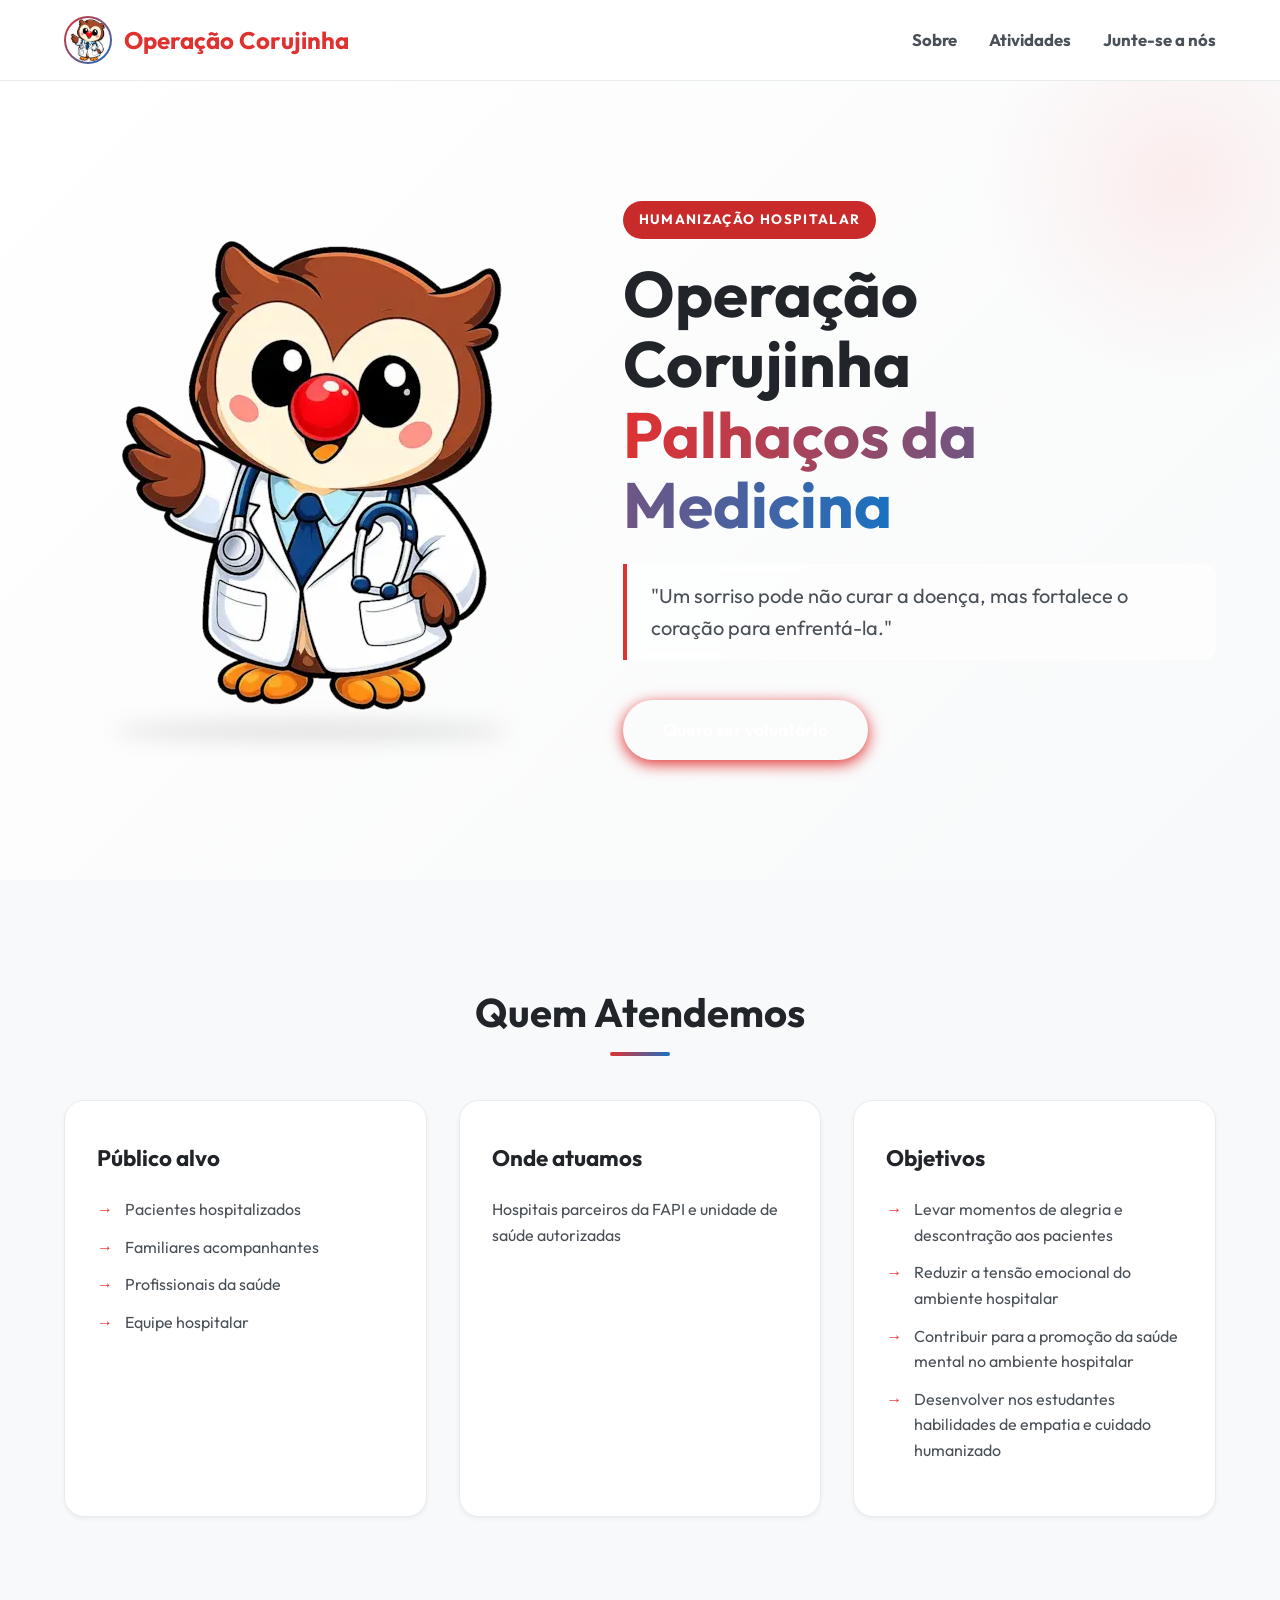
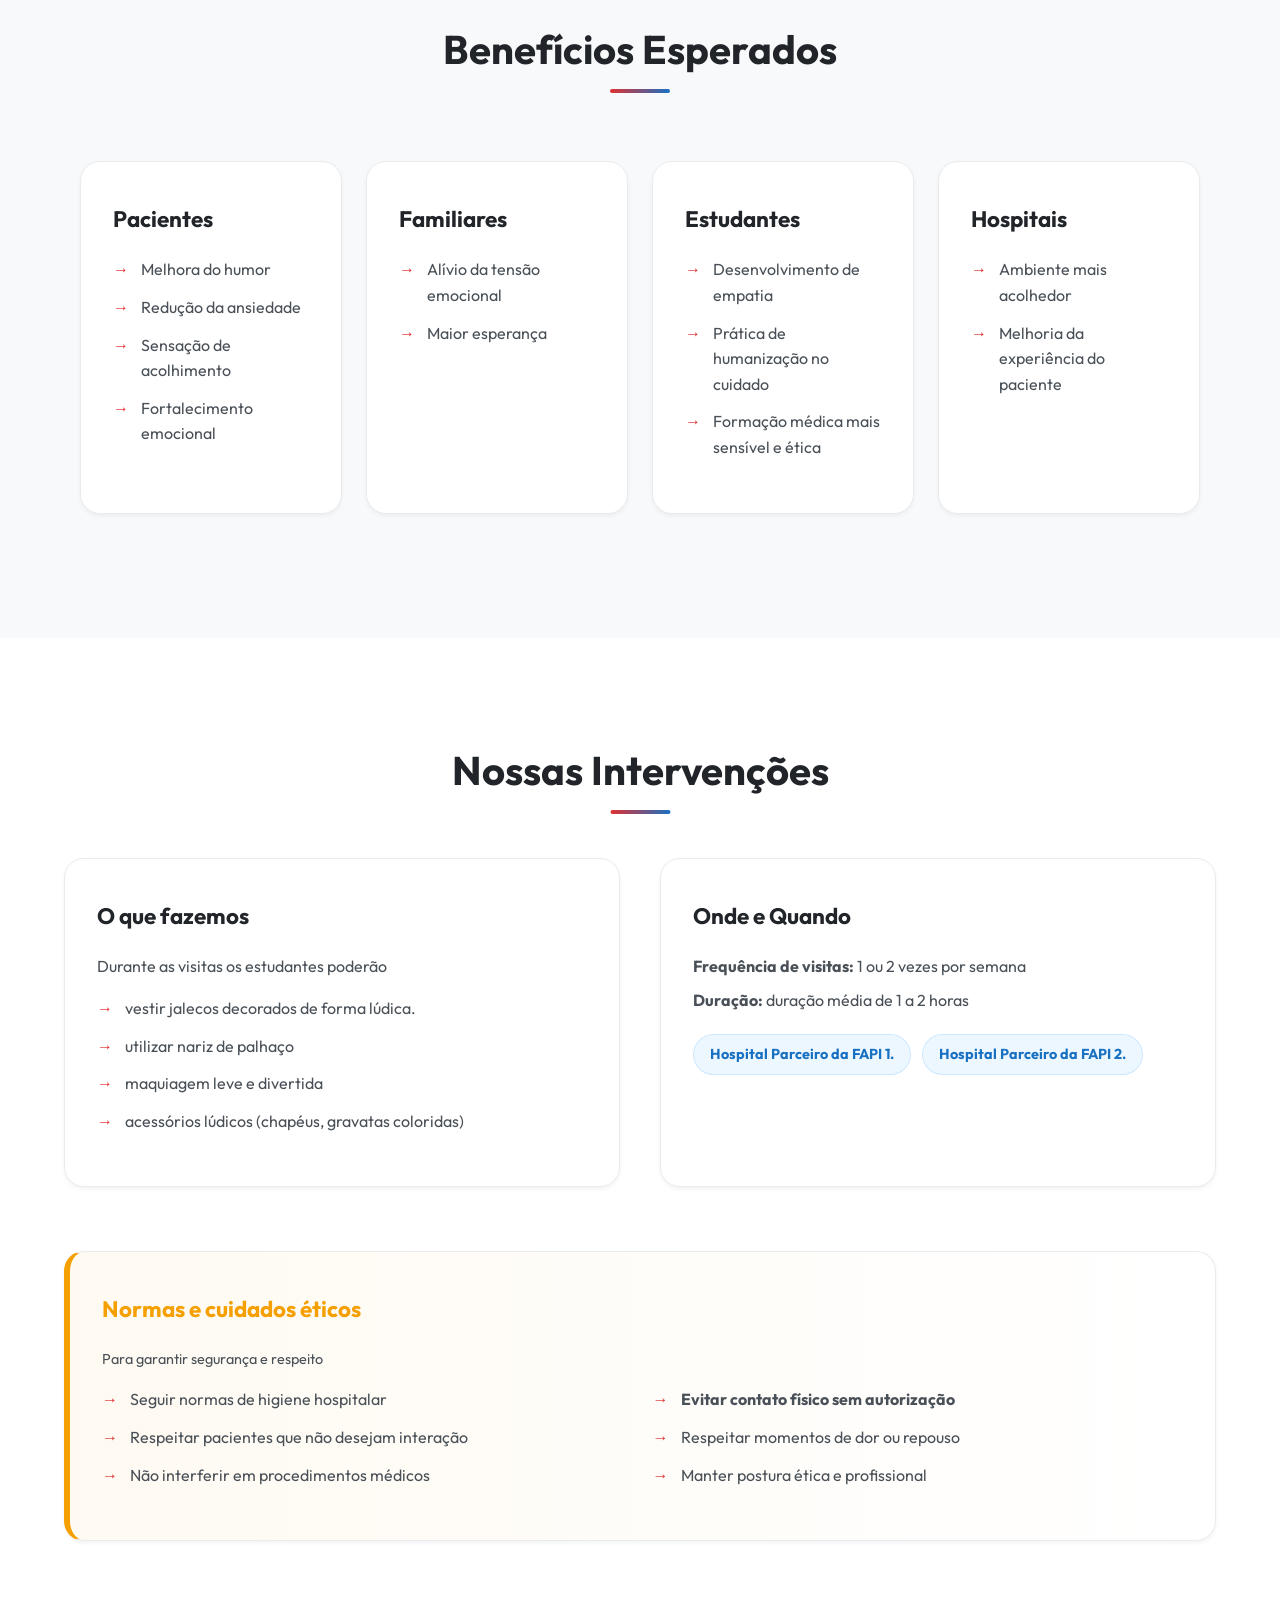
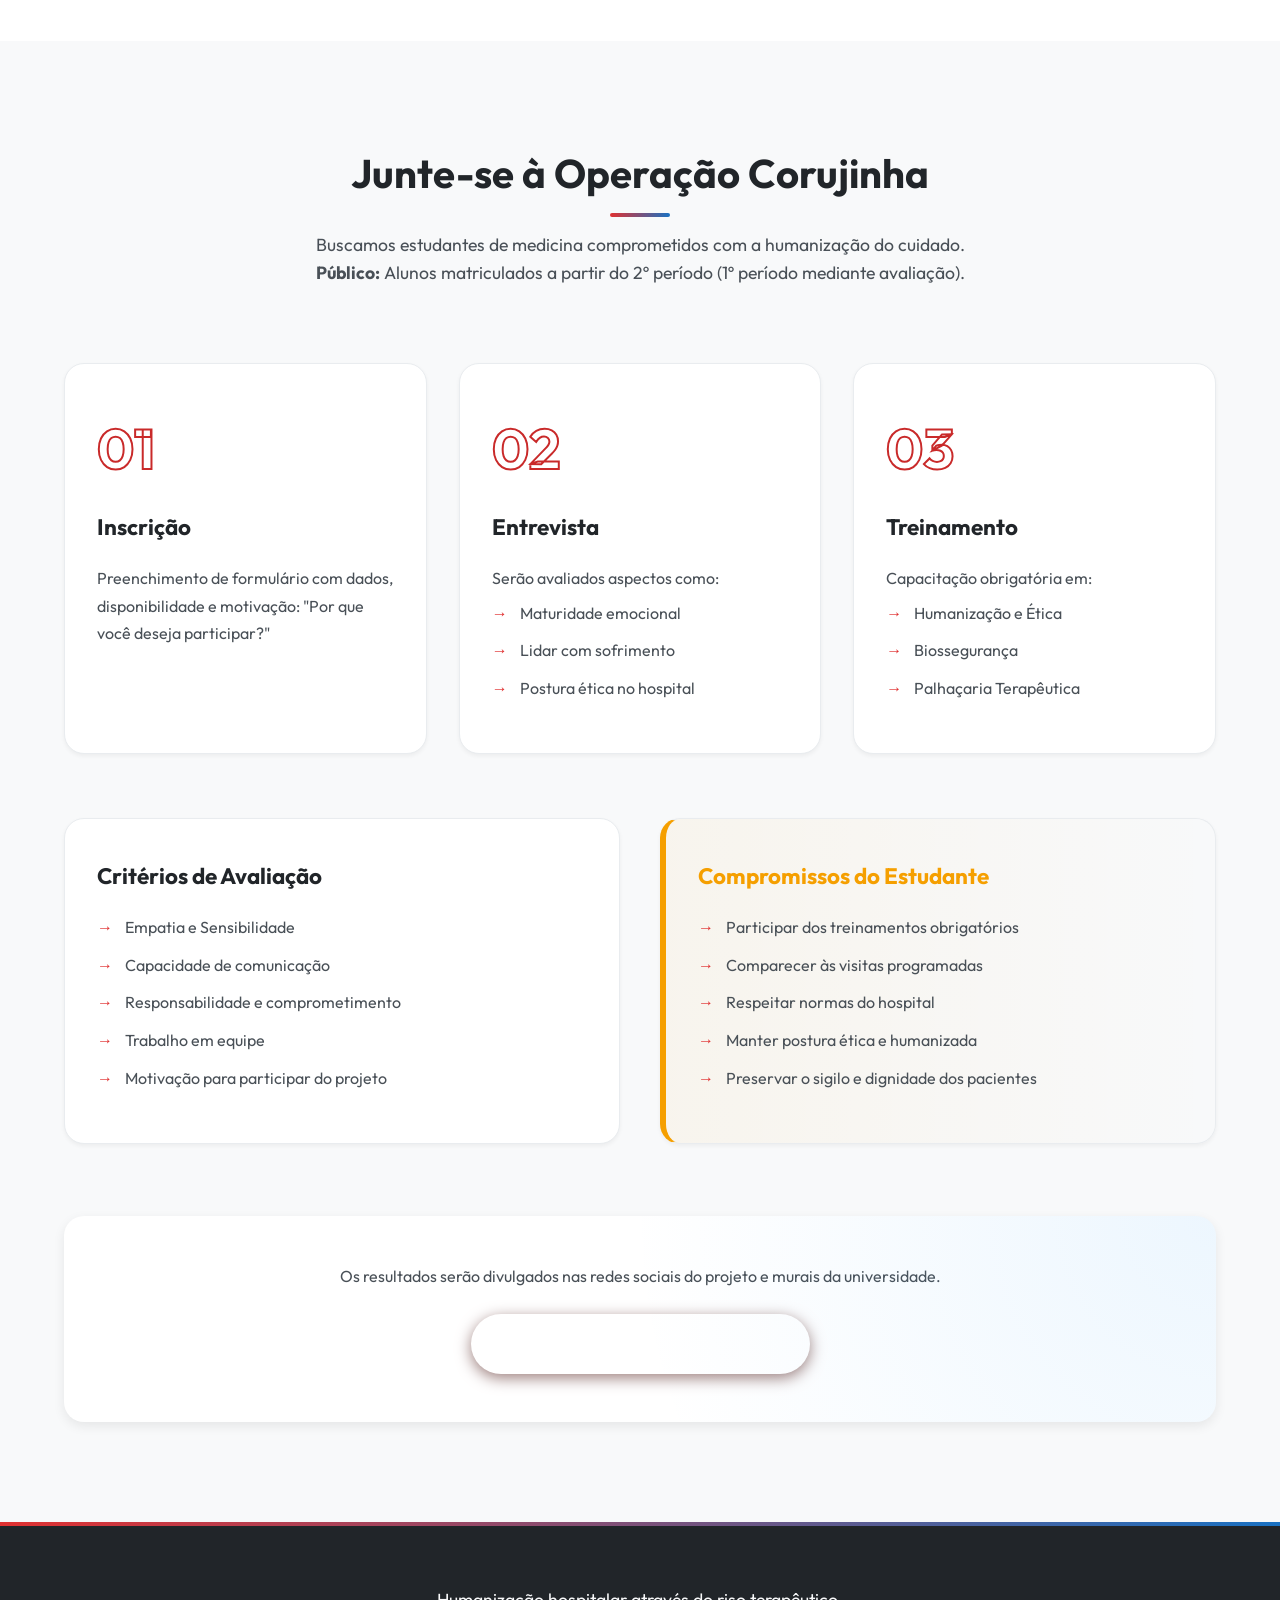
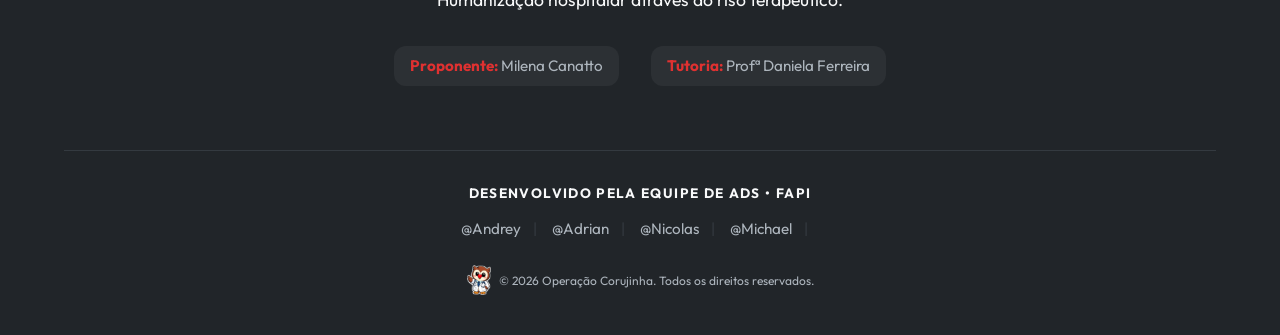
==== commit f30bb5cb: "fix: Render-blocking requests & Network dependency tree ( LCP request discovery" ====
--- a/index.html
+++ b/index.html
@@ -11,13 +11,29 @@
     <meta name="description"
           content="Operação Corujinha - Projeto de humanização hospitalar da FAPI que leva alegria e acolhimento a pacientes através do riso terapêutico. Seja voluntário!">
     <!--    Fonts -->
-    <link rel="preconnect" href="https://fonts.googleapis.com">
     <link rel="preconnect" href="https://fonts.gstatic.com" crossorigin>
-    <link href="https://fonts.googleapis.com/css2?family=Outfit:wght@300;400;500;600;700;800&display=swap"
-          rel="stylesheet">
+
     <!-- CSS -->
     <link rel="preload" href="style.min.css" as="style" onload="this.onload=null;this.rel='stylesheet'">
-    <noscript><link rel="stylesheet" href="style.min.css"></noscript>
+    <noscript>
+        <link rel="stylesheet" href="style.min.css">
+    </noscript>
+    <link rel="preload" as="image" href="assets/logo_corujinha_semcontorno.webp" type="image/webp">
+
+    <!-- Google tag (gtag.js) -->
+    <script async src="https://www.googletagmanager.com/gtag/js?id=G-GFQ6YQ8SYJ"></script>
+    <script>
+        window.dataLayer = window.dataLayer || [];
+
+        function gtag() {
+            dataLayer.push(arguments);
+        }
+
+        gtag('js', new Date());
+
+        gtag('config', 'G-GFQ6YQ8SYJ');
+    </script>
+
     <style>
         :root {
             --color-primary: #E03131; /* Electric Blood */
@@ -50,23 +66,6 @@
             --radius-full: 9999px;
         }
 
-    </style>
-    <!-- Google tag (gtag.js) -->
-    <script async src="https://www.googletagmanager.com/gtag/js?id=G-GFQ6YQ8SYJ"></script>
-    <script>
-        window.dataLayer = window.dataLayer || [];
-
-        function gtag() {
-            dataLayer.push(arguments);
-        }
-
-        gtag('js', new Date());
-
-        gtag('config', 'G-GFQ6YQ8SYJ');
-    </script>
-
-    <style>
-
         body {
             margin: 0;
             padding: 0;
@@ -81,6 +80,8 @@
             transition: height 0.3s ease;
         }
     </style>
+
+
 </head>
 
 <body>
--- a/style.min.css
+++ b/style.min.css
@@ -1 +1 @@
-@import url(https://fonts.googleapis.com/css2?family=Outfit:wght@300;400;500;600;700;800&display=swap);@keyframes float{0%,to{transform:translateY(0)}50%{transform:translateY(-20px)}}:root{--color-primary:#E03131;--color-primary-hover:#FA5252;--color-primary-disable:#9C7F7D;--color-secondary:#1971C2;--color-primary-light:#c92a2a /* Peri Peri*/;--color-primary-dark:#E03131;--color-bg-main:#F8F9FA;--color-bg-white:#FFFFFF;--color-text-dark:#212529;--color-text-muted:#495057;--color-border:#E9ECEF;--color-warning:#F59F00;--color-warning-border:#FFD43B;--color-footer-bg:#212529;--color-footer-text:#ADB5BD;--color-footer-highlight:#F8F9FA;--color-footer-border:#343A40;--font-main:'Outfit', sans-serif;--shadow-sm:0 2px 4px rgba(0, 0, 0, 0.05);--shadow-md:0 4px 12px rgba(0, 0, 0, 0.08);--shadow-lg:0 12px 24px rgba(0, 0, 0, 0.12);--radius-md:12px;--radius-lg:20px;--radius-full:9999px}*{margin:0;padding:0;box-sizing:border-box}body{font-family:var(--font-main),serif;background-color:var(--color-bg-main);color:var(--color-text-dark);line-height:1.6;scroll-behavior:smooth;overflow-x:hidden}object{width:100%;display:block;border:0;overflow:hidden;transition:height .3s ease}::selection{background-color:var(--color-primary-light);color:var(--color-primary-dark)}.container{max-width:1200px;margin:0 auto;padding:0 24px}.footer-credits strong,.list-disc li::before,.nav-links a:hover,.text-brand{color:var(--color-primary)}.student-names a:hover,.text-secondary{color:var(--color-secondary)}.section{padding:100px 0}.section-light{background-color:var(--color-bg-main)}.section-white{background-color:var(--color-bg-white)}.section-title{font-size:2.5rem;font-weight:800;color:var(--color-text-dark);text-align:center;margin-bottom:56px;position:relative;display:inline-block;left:50%;transform:translateX(-50%)}.hero-text h1 .text-brand,.section-title::after{background:linear-gradient(90deg,var(--color-primary),var(--color-secondary))}.section-title::after{content:"";position:absolute;bottom:-12px;left:50%;transform:translateX(-50%);width:60px;height:4px;border-radius:var(--radius-full)}.section-subtitle{text-align:center;color:var(--color-text-muted);font-size:1.1rem;max-width:700px;margin:-30px auto 50px}.navbar{background:rgba(255,255,255,.9);backdrop-filter:blur(10px);border-bottom:1px solid var(--color-border);padding:16px 0;width:100%}.navbar-container{display:flex;justify-content:space-between;align-items:center;width:100%}.hero-text h1,.navbar-brand{font-weight:800;color:var(--color-text-dark)}.navbar-brand{display:flex;align-items:center;gap:12px;font-size:1.5rem;text-decoration:none}.navbar-brand img{aspect-ratio:16/9;height:48px;width:48px;border-radius:50%;border:2px solid transparent;background:linear-gradient(var(--color-bg-white),var(--color-bg-white)) padding-box,linear-gradient(135deg,var(--color-primary),var(--color-secondary)) border-box;object-fit:contain}.nav-links{display:flex;gap:32px}.nav-links a{text-decoration:none;color:var(--color-text-muted);font-weight:600;font-size:1.05rem;transition:all .3s ease;position:relative}.nav-links a::after{content:"";position:absolute;bottom:-4px;left:0;width:0;height:2px;background:var(--color-primary);transition:width .3s ease}.nav-links a:hover::after{width:100%}.hero{background:linear-gradient(135deg,var(--color-bg-white) 0%,var(--color-bg-main) 100%);padding:120px 0;position:relative;overflow:hidden}.hero-image::after,.hero::before{content:"";position:absolute;border-radius:50%}.hero::before{top:-100px;right:-100px;width:400px;height:400px;background:radial-gradient(circle,rgba(255,107,107,.1)0,rgba(255,255,255,0) 70%);z-index:0}.hero-content{display:flex;align-items:center;gap:64px;position:relative;z-index:1}.hero-text{flex:1.2}.hero-tag{display:inline-block;background:var(--color-primary-light);color:var(--color-bg-white);font-weight:700;text-transform:uppercase;font-size:.85rem;letter-spacing:.1em;padding:8px 16px;border-radius:var(--radius-full);margin-bottom:20px}.hero-text h1{font-size:4rem;line-height:1.1;margin:0 0 24px}.hero-text h1 .text-brand{-webkit-background-clip:text;-webkit-text-fill-color:transparent}.hero-quote,.list-disc li{color:var(--color-text-muted)}.hero-quote{font-size:1.25rem;border-left:4px solid var(--color-primary);padding:16px 24px;margin-bottom:40px;background:rgba(255,255,255,.6);border-radius:0 var(--radius-md) var(--radius-md)0;backdrop-filter:blur(5px);font-weight:400}.hero-image{flex:1;display:flex;justify-content:center;position:relative}.hero-image::after{bottom:-20px;width:80%;height:20px;background:rgba(0,0,0,.1);filter:blur(10px)}.hero-image img{aspect-ratio:auto;width:100%;max-width:400px;animation:float 6s ease-in-out infinite;position:relative;z-index:2}.btn-primary,.btn-primary-disable{color:var(--color-bg-white);padding:16px 40px;border-radius:var(--radius-full);font-weight:700;font-size:1.1rem;text-decoration:none;display:inline-block;transition:all .3s cubic-bezier(.25,.8,.25,1);border:0}.btn-primary{background:linear-gradient(135deg,var(--color-primary));box-shadow:0 4px 15px var(--color-primary);cursor:pointer}.btn-primary:hover{transform:translateY(-3px) scale(1.02);box-shadow:0 8px 25px rgba(255,107,107,.5)}.btn-primary-disable{background:linear-gradient(135deg,var(--color-primary-disable));box-shadow:0 4px 15px var(--color-primary-disable);cursor:not-allowed}.grid-2{display:grid;grid-template-columns:repeat(auto-fit,minmax(320px,1fr));gap:40px}.grid-3,.grid-4{display:grid;grid-template-columns:repeat(auto-fit,minmax(300px,1fr));gap:32px}.grid-4{grid-template-columns:repeat(auto-fit,minmax(240px,1fr));gap:24px}.card{background-color:var(--color-bg-white);border:1px solid var(--color-border);border-radius:var(--radius-lg);padding:40px 32px;box-shadow:var(--shadow-sm);transition:all .4s cubic-bezier(.165,.84,.44,1);position:relative;overflow:hidden}.card:hover{transform:translateY(-8px);box-shadow:var(--shadow-lg);border-color:transparent}.card::before{height:4px;background:linear-gradient(90deg,var(--color-primary),var(--color-secondary));transform:scaleX(0);transform-origin:left;transition:transform .4s ease}.card:hover::before{transform:scaleX(1)}.card-title{font-size:1.4rem;font-weight:800;color:var(--color-text-dark);margin-bottom:20px;display:flex;align-items:center;gap:12px}.list-disc{list-style:none}.list-disc li{margin-bottom:12px;position:relative;padding-left:28px}.list-disc li::before{content:"→";position:absolute;left:0;font-weight:700}.badge{display:inline-block;background-color:rgba(77,171,247,.1);color:var(--color-secondary);padding:8px 16px;border-radius:var(--radius-full);font-size:.9rem;font-weight:700;margin:4px 8px 8px 0;border:1px solid rgba(77,171,247,.2);transition:all .3s ease}.badge:hover{background-color:var(--color-secondary);color:var(--color-bg-white)}.footer{background-color:var(--color-footer-bg);color:var(--color-footer-text);padding:64px 0 40px;text-align:center;position:relative}.card::before,.cta-container::before,.footer::before{content:"";position:absolute;top:0;left:0;width:100%}.footer::before{height:4px;background:linear-gradient(90deg,var(--color-primary),var(--color-secondary))}.footer-main{padding-bottom:24px}.footer-tagline{font-size:1.1rem;color:var(--color-footer-highlight);margin-bottom:32px;font-weight:300}.footer-credits{display:flex;justify-content:center;flex-wrap:wrap;gap:32px;font-size:.95rem}.footer-credits span{background:rgba(255,255,255,.05);padding:8px 16px;border-radius:var(--radius-md)}.dev-section{border-top:1px solid var(--color-footer-border);margin-top:40px;padding-top:32px;display:flex;flex-direction:column;gap:12px}.dev-team{font-size:.85rem;text-transform:uppercase;letter-spacing:.1em;color:var(--color-footer-highlight);font-weight:700}.student-names{font-size:.95rem}.student-names span{margin:0 12px;color:var(--color-footer-border)}.direitos,.student-names,.student-names a{color:var(--color-footer-text)}.student-names a{text-decoration:none;font-weight:500;transition:color .3s ease}.direitos{font-size:.75rem;margin-top:12px;display:flex;align-items:center;justify-content:center;gap:8px}.direitos img{width:24px;height:auto;object-fit:contain}.text-muted{color:var(--color-text-muted)}.text-sm{font-size:.9rem}.mb-2{margin-bottom:8px}.mb-4{margin-bottom:16px}.mt-8{margin-top:32px}.card-warning{border-left:6px solid var(--color-warning);background:linear-gradient(to right,rgba(245,159,0,.05),transparent)}.card-warning .card-title,.text-warning{color:var(--color-warning)}.text-warning{font-weight:700}.step-number{font-size:3.5rem;font-weight:800;display:block;margin-bottom:16px;color:transparent;-webkit-text-stroke:2px var(--color-primary-light);transition:all .3s ease}.card:hover .step-number{color:var(--color-primary-light);-webkit-text-stroke:0}.step-text{color:var(--color-text-muted);font-size:1rem;line-height:1.7}.cta-container{text-align:center;margin-top:72px;padding:48px;background:var(--color-bg-white);border-radius:var(--radius-lg);box-shadow:var(--shadow-md);position:relative;overflow:hidden}.cta-container::before{height:100%;background:radial-gradient(circle at top right,rgba(77,171,247,.1),transparent 50%);pointer-events:none}.cta-hint{margin-bottom:24px;color:var(--color-text-muted);font-size:1rem}@media (max-width:992px){.hero-content{gap:40px}.hero-text h1{font-size:3rem}.hero-image img{max-width:300px}.section-title{font-size:2rem}}@media (max-width:768px){.section{padding:60px 0}.container{padding:0 20px}.navbar-container{flex-direction:column;gap:16px}.nav-links{flex-wrap:wrap;justify-content:center;gap:16px}.hero{padding:60px 0}.hero-content{flex-direction:column;text-align:center}.hero-quote{border-left:none;border-top:4px solid var(--color-primary);border-radius:0 0 var(--radius-md) var(--radius-md);text-align:center}.hero-text h1{font-size:2.5rem}.footer-credits{flex-direction:column;gap:16px}.student-names span{margin:0 6px}}+@keyframes float{0%,to{transform:translateY(0)}50%{transform:translateY(-20px)}}@font-face{font-family:"Outfit";src:url(assets/fonts/outfit-v15-latin-regular.woff2)format("woff2");font-weight:400;font-style:normal;font-display:swap}@font-face{font-family:"Outfit";src:url(assets/fonts/outfit-v15-latin-700.woff2)format("woff2");font-weight:700;font-style:normal;font-display:swap}:root{--color-primary:#E03131;--color-primary-hover:#FA5252;--color-primary-disable:#9C7F7D;--color-secondary:#1971C2;--color-primary-light:#c92a2a /* Peri Peri*/;--color-primary-dark:#E03131;--color-bg-main:#F8F9FA;--color-bg-white:#FFFFFF;--color-text-dark:#212529;--color-text-muted:#495057;--color-border:#E9ECEF;--color-warning:#F59F00;--color-warning-border:#FFD43B;--color-footer-bg:#212529;--color-footer-text:#ADB5BD;--color-footer-highlight:#F8F9FA;--color-footer-border:#343A40;--font-main:'Outfit', sans-serif;--shadow-sm:0 2px 4px rgba(0, 0, 0, 0.05);--shadow-md:0 4px 12px rgba(0, 0, 0, 0.08);--shadow-lg:0 12px 24px rgba(0, 0, 0, 0.12);--radius-md:12px;--radius-lg:20px;--radius-full:9999px}*{margin:0;padding:0;box-sizing:border-box}body{font-family:var(--font-main),serif;background-color:var(--color-bg-main);color:var(--color-text-dark);line-height:1.6;scroll-behavior:smooth;overflow-x:hidden}object{width:100%;display:block;border:0;overflow:hidden;transition:height .3s ease}::selection{background-color:var(--color-primary-light);color:var(--color-primary-dark)}.container{max-width:1200px;margin:0 auto;padding:0 24px}.footer-credits strong,.list-disc li::before,.nav-links a:hover,.text-brand{color:var(--color-primary)}.student-names a:hover,.text-secondary{color:var(--color-secondary)}.section{padding:100px 0}.section-light{background-color:var(--color-bg-main)}.section-white{background-color:var(--color-bg-white)}.section-title{font-size:2.5rem;font-weight:800;color:var(--color-text-dark);text-align:center;margin-bottom:56px;position:relative;display:inline-block;left:50%;transform:translateX(-50%)}.hero-text h1 .text-brand,.section-title::after{background:linear-gradient(90deg,var(--color-primary),var(--color-secondary))}.section-title::after{content:"";position:absolute;bottom:-12px;left:50%;transform:translateX(-50%);width:60px;height:4px;border-radius:var(--radius-full)}.section-subtitle{text-align:center;color:var(--color-text-muted);font-size:1.1rem;max-width:700px;margin:-30px auto 50px}.navbar{background:rgba(255,255,255,.9);backdrop-filter:blur(10px);border-bottom:1px solid var(--color-border);padding:16px 0;width:100%}.navbar-container{display:flex;justify-content:space-between;align-items:center;width:100%}.hero-text h1,.navbar-brand{font-weight:800;color:var(--color-text-dark)}.navbar-brand{display:flex;align-items:center;gap:12px;font-size:1.5rem;text-decoration:none}.navbar-brand img{aspect-ratio:16/9;height:48px;width:48px;border-radius:50%;border:2px solid transparent;background:linear-gradient(var(--color-bg-white),var(--color-bg-white)) padding-box,linear-gradient(135deg,var(--color-primary),var(--color-secondary)) border-box;object-fit:contain}.nav-links{display:flex;gap:32px}.nav-links a{text-decoration:none;color:var(--color-text-muted);font-weight:600;font-size:1.05rem;transition:all .3s ease;position:relative}.nav-links a::after{content:"";position:absolute;bottom:-4px;left:0;width:0;height:2px;background:var(--color-primary);transition:width .3s ease}.nav-links a:hover::after{width:100%}.hero{background:linear-gradient(135deg,var(--color-bg-white) 0%,var(--color-bg-main) 100%);padding:120px 0;position:relative;overflow:hidden}.hero-image::after,.hero::before{content:"";position:absolute;border-radius:50%}.hero::before{top:-100px;right:-100px;width:400px;height:400px;background:radial-gradient(circle,rgba(255,107,107,.1)0,rgba(255,255,255,0) 70%);z-index:0}.hero-content{display:flex;align-items:center;gap:64px;position:relative;z-index:1}.hero-text{flex:1.2}.hero-tag{display:inline-block;background:var(--color-primary-light);color:var(--color-bg-white);font-weight:700;text-transform:uppercase;font-size:.85rem;letter-spacing:.1em;padding:8px 16px;border-radius:var(--radius-full);margin-bottom:20px}.hero-text h1{font-size:4rem;line-height:1.1;margin:0 0 24px}.hero-text h1 .text-brand{-webkit-background-clip:text;-webkit-text-fill-color:transparent}.hero-quote,.list-disc li{color:var(--color-text-muted)}.hero-quote{font-size:1.25rem;border-left:4px solid var(--color-primary);padding:16px 24px;margin-bottom:40px;background:rgba(255,255,255,.6);border-radius:0 var(--radius-md) var(--radius-md)0;backdrop-filter:blur(5px);font-weight:400}.hero-image{flex:1;display:flex;justify-content:center;position:relative}.hero-image::after{bottom:-20px;width:80%;height:20px;background:rgba(0,0,0,.1);filter:blur(10px)}.hero-image img{aspect-ratio:auto;width:100%;max-width:400px;animation:float 6s ease-in-out infinite;position:relative;z-index:2}.btn-primary,.btn-primary-disable{color:var(--color-bg-white);padding:16px 40px;border-radius:var(--radius-full);font-weight:700;font-size:1.1rem;text-decoration:none;display:inline-block;transition:all .3s cubic-bezier(.25,.8,.25,1);border:0}.btn-primary{background:linear-gradient(135deg,var(--color-primary));box-shadow:0 4px 15px var(--color-primary);cursor:pointer}.btn-primary:hover{transform:translateY(-3px) scale(1.02);box-shadow:0 8px 25px rgba(255,107,107,.5)}.btn-primary-disable{background:linear-gradient(135deg,var(--color-primary-disable));box-shadow:0 4px 15px var(--color-primary-disable);cursor:not-allowed}.grid-2{display:grid;grid-template-columns:repeat(auto-fit,minmax(320px,1fr));gap:40px}.grid-3,.grid-4{display:grid;grid-template-columns:repeat(auto-fit,minmax(300px,1fr));gap:32px}.grid-4{grid-template-columns:repeat(auto-fit,minmax(240px,1fr));gap:24px}.card{background-color:var(--color-bg-white);border:1px solid var(--color-border);border-radius:var(--radius-lg);padding:40px 32px;box-shadow:var(--shadow-sm);transition:all .4s cubic-bezier(.165,.84,.44,1);position:relative;overflow:hidden}.card:hover{transform:translateY(-8px);box-shadow:var(--shadow-lg);border-color:transparent}.card::before{height:4px;background:linear-gradient(90deg,var(--color-primary),var(--color-secondary));transform:scaleX(0);transform-origin:left;transition:transform .4s ease}.card:hover::before{transform:scaleX(1)}.card-title{font-size:1.4rem;font-weight:800;color:var(--color-text-dark);margin-bottom:20px;display:flex;align-items:center;gap:12px}.list-disc{list-style:none}.list-disc li{margin-bottom:12px;position:relative;padding-left:28px}.list-disc li::before{content:"→";position:absolute;left:0;font-weight:700}.badge{display:inline-block;background-color:rgba(77,171,247,.1);color:var(--color-secondary);padding:8px 16px;border-radius:var(--radius-full);font-size:.9rem;font-weight:700;margin:4px 8px 8px 0;border:1px solid rgba(77,171,247,.2);transition:all .3s ease}.badge:hover{background-color:var(--color-secondary);color:var(--color-bg-white)}.footer{background-color:var(--color-footer-bg);color:var(--color-footer-text);padding:64px 0 40px;text-align:center;position:relative}.card::before,.cta-container::before,.footer::before{content:"";position:absolute;top:0;left:0;width:100%}.footer::before{height:4px;background:linear-gradient(90deg,var(--color-primary),var(--color-secondary))}.footer-main{padding-bottom:24px}.footer-tagline{font-size:1.1rem;color:var(--color-footer-highlight);margin-bottom:32px;font-weight:300}.footer-credits{display:flex;justify-content:center;flex-wrap:wrap;gap:32px;font-size:.95rem}.footer-credits span{background:rgba(255,255,255,.05);padding:8px 16px;border-radius:var(--radius-md)}.dev-section{border-top:1px solid var(--color-footer-border);margin-top:40px;padding-top:32px;display:flex;flex-direction:column;gap:12px}.dev-team{font-size:.85rem;text-transform:uppercase;letter-spacing:.1em;color:var(--color-footer-highlight);font-weight:700}.student-names{font-size:.95rem}.student-names span{margin:0 12px;color:var(--color-footer-border)}.direitos,.student-names,.student-names a{color:var(--color-footer-text)}.student-names a{text-decoration:none;font-weight:500;transition:color .3s ease}.direitos{font-size:.75rem;margin-top:12px;display:flex;align-items:center;justify-content:center;gap:8px}.direitos img{width:24px;height:auto;object-fit:contain}.text-muted{color:var(--color-text-muted)}.text-sm{font-size:.9rem}.mb-2{margin-bottom:8px}.mb-4{margin-bottom:16px}.mt-8{margin-top:32px}.card-warning{border-left:6px solid var(--color-warning);background:linear-gradient(to right,rgba(245,159,0,.05),transparent)}.card-warning .card-title,.text-warning{color:var(--color-warning)}.text-warning{font-weight:700}.step-number{font-size:3.5rem;font-weight:800;display:block;margin-bottom:16px;color:transparent;-webkit-text-stroke:2px var(--color-primary-light);transition:all .3s ease}.card:hover .step-number{color:var(--color-primary-light);-webkit-text-stroke:0}.step-text{color:var(--color-text-muted);font-size:1rem;line-height:1.7}.cta-container{text-align:center;margin-top:72px;padding:48px;background:var(--color-bg-white);border-radius:var(--radius-lg);box-shadow:var(--shadow-md);position:relative;overflow:hidden}.cta-container::before{height:100%;background:radial-gradient(circle at top right,rgba(77,171,247,.1),transparent 50%);pointer-events:none}.cta-hint{margin-bottom:24px;color:var(--color-text-muted);font-size:1rem}@media (max-width:992px){.hero-content{gap:40px}.hero-text h1{font-size:3rem}.hero-image img{max-width:300px}.section-title{font-size:2rem}}@media (max-width:768px){.section{padding:60px 0}.container{padding:0 20px}.navbar-container{flex-direction:column;gap:16px}.nav-links{flex-wrap:wrap;justify-content:center;gap:16px}.hero{padding:60px 0}.hero-content{flex-direction:column;text-align:center}.hero-quote{border-left:none;border-top:4px solid var(--color-primary);border-radius:0 0 var(--radius-md) var(--radius-md);text-align:center}.hero-text h1{font-size:2.5rem}.footer-credits{flex-direction:column;gap:16px}.student-names span{margin:0 6px}}
--- a/style.min.css
+++ b/style.min.css
@@ -1 +1 @@
-@import url(https://fonts.googleapis.com/css2?family=Outfit:wght@300;400;500;600;700;800&display=swap);@keyframes float{0%,to{transform:translateY(0)}50%{transform:translateY(-20px)}}:root{--color-primary:#E03131;--color-primary-hover:#FA5252;--color-primary-disable:#9C7F7D;--color-secondary:#1971C2;--color-primary-light:#c92a2a /* Peri Peri*/;--color-primary-dark:#E03131;--color-bg-main:#F8F9FA;--color-bg-white:#FFFFFF;--color-text-dark:#212529;--color-text-muted:#495057;--color-border:#E9ECEF;--color-warning:#F59F00;--color-warning-border:#FFD43B;--color-footer-bg:#212529;--color-footer-text:#ADB5BD;--color-footer-highlight:#F8F9FA;--color-footer-border:#343A40;--font-main:'Outfit', sans-serif;--shadow-sm:0 2px 4px rgba(0, 0, 0, 0.05);--shadow-md:0 4px 12px rgba(0, 0, 0, 0.08);--shadow-lg:0 12px 24px rgba(0, 0, 0, 0.12);--radius-md:12px;--radius-lg:20px;--radius-full:9999px}*{margin:0;padding:0;box-sizing:border-box}body{font-family:var(--font-main),serif;background-color:var(--color-bg-main);color:var(--color-text-dark);line-height:1.6;scroll-behavior:smooth;overflow-x:hidden}object{width:100%;display:block;border:0;overflow:hidden;transition:height .3s ease}::selection{background-color:var(--color-primary-light);color:var(--color-primary-dark)}.container{max-width:1200px;margin:0 auto;padding:0 24px}.footer-credits strong,.list-disc li::before,.nav-links a:hover,.text-brand{color:var(--color-primary)}.student-names a:hover,.text-secondary{color:var(--color-secondary)}.section{padding:100px 0}.section-light{background-color:var(--color-bg-main)}.section-white{background-color:var(--color-bg-white)}.section-title{font-size:2.5rem;font-weight:800;color:var(--color-text-dark);text-align:center;margin-bottom:56px;position:relative;display:inline-block;left:50%;transform:translateX(-50%)}.hero-text h1 .text-brand,.section-title::after{background:linear-gradient(90deg,var(--color-primary),var(--color-secondary))}.section-title::after{content:"";position:absolute;bottom:-12px;left:50%;transform:translateX(-50%);width:60px;height:4px;border-radius:var(--radius-full)}.section-subtitle{text-align:center;color:var(--color-text-muted);font-size:1.1rem;max-width:700px;margin:-30px auto 50px}.navbar{background:rgba(255,255,255,.9);backdrop-filter:blur(10px);border-bottom:1px solid var(--color-border);padding:16px 0;width:100%}.navbar-container{display:flex;justify-content:space-between;align-items:center;width:100%}.hero-text h1,.navbar-brand{font-weight:800;color:var(--color-text-dark)}.navbar-brand{display:flex;align-items:center;gap:12px;font-size:1.5rem;text-decoration:none}.navbar-brand img{aspect-ratio:16/9;height:48px;width:48px;border-radius:50%;border:2px solid transparent;background:linear-gradient(var(--color-bg-white),var(--color-bg-white)) padding-box,linear-gradient(135deg,var(--color-primary),var(--color-secondary)) border-box;object-fit:contain}.nav-links{display:flex;gap:32px}.nav-links a{text-decoration:none;color:var(--color-text-muted);font-weight:600;font-size:1.05rem;transition:all .3s ease;position:relative}.nav-links a::after{content:"";position:absolute;bottom:-4px;left:0;width:0;height:2px;background:var(--color-primary);transition:width .3s ease}.nav-links a:hover::after{width:100%}.hero{background:linear-gradient(135deg,var(--color-bg-white) 0%,var(--color-bg-main) 100%);padding:120px 0;position:relative;overflow:hidden}.hero-image::after,.hero::before{content:"";position:absolute;border-radius:50%}.hero::before{top:-100px;right:-100px;width:400px;height:400px;background:radial-gradient(circle,rgba(255,107,107,.1)0,rgba(255,255,255,0) 70%);z-index:0}.hero-content{display:flex;align-items:center;gap:64px;position:relative;z-index:1}.hero-text{flex:1.2}.hero-tag{display:inline-block;background:var(--color-primary-light);color:var(--color-bg-white);font-weight:700;text-transform:uppercase;font-size:.85rem;letter-spacing:.1em;padding:8px 16px;border-radius:var(--radius-full);margin-bottom:20px}.hero-text h1{font-size:4rem;line-height:1.1;margin:0 0 24px}.hero-text h1 .text-brand{-webkit-background-clip:text;-webkit-text-fill-color:transparent}.hero-quote,.list-disc li{color:var(--color-text-muted)}.hero-quote{font-size:1.25rem;border-left:4px solid var(--color-primary);padding:16px 24px;margin-bottom:40px;background:rgba(255,255,255,.6);border-radius:0 var(--radius-md) var(--radius-md)0;backdrop-filter:blur(5px);font-weight:400}.hero-image{flex:1;display:flex;justify-content:center;position:relative}.hero-image::after{bottom:-20px;width:80%;height:20px;background:rgba(0,0,0,.1);filter:blur(10px)}.hero-image img{aspect-ratio:auto;width:100%;max-width:400px;animation:float 6s ease-in-out infinite;position:relative;z-index:2}.btn-primary,.btn-primary-disable{color:var(--color-bg-white);padding:16px 40px;border-radius:var(--radius-full);font-weight:700;font-size:1.1rem;text-decoration:none;display:inline-block;transition:all .3s cubic-bezier(.25,.8,.25,1);border:0}.btn-primary{background:linear-gradient(135deg,var(--color-primary));box-shadow:0 4px 15px var(--color-primary);cursor:pointer}.btn-primary:hover{transform:translateY(-3px) scale(1.02);box-shadow:0 8px 25px rgba(255,107,107,.5)}.btn-primary-disable{background:linear-gradient(135deg,var(--color-primary-disable));box-shadow:0 4px 15px var(--color-primary-disable);cursor:not-allowed}.grid-2{display:grid;grid-template-columns:repeat(auto-fit,minmax(320px,1fr));gap:40px}.grid-3,.grid-4{display:grid;grid-template-columns:repeat(auto-fit,minmax(300px,1fr));gap:32px}.grid-4{grid-template-columns:repeat(auto-fit,minmax(240px,1fr));gap:24px}.card{background-color:var(--color-bg-white);border:1px solid var(--color-border);border-radius:var(--radius-lg);padding:40px 32px;box-shadow:var(--shadow-sm);transition:all .4s cubic-bezier(.165,.84,.44,1);position:relative;overflow:hidden}.card:hover{transform:translateY(-8px);box-shadow:var(--shadow-lg);border-color:transparent}.card::before{height:4px;background:linear-gradient(90deg,var(--color-primary),var(--color-secondary));transform:scaleX(0);transform-origin:left;transition:transform .4s ease}.card:hover::before{transform:scaleX(1)}.card-title{font-size:1.4rem;font-weight:800;color:var(--color-text-dark);margin-bottom:20px;display:flex;align-items:center;gap:12px}.list-disc{list-style:none}.list-disc li{margin-bottom:12px;position:relative;padding-left:28px}.list-disc li::before{content:"→";position:absolute;left:0;font-weight:700}.badge{display:inline-block;background-color:rgba(77,171,247,.1);color:var(--color-secondary);padding:8px 16px;border-radius:var(--radius-full);font-size:.9rem;font-weight:700;margin:4px 8px 8px 0;border:1px solid rgba(77,171,247,.2);transition:all .3s ease}.badge:hover{background-color:var(--color-secondary);color:var(--color-bg-white)}.footer{background-color:var(--color-footer-bg);color:var(--color-footer-text);padding:64px 0 40px;text-align:center;position:relative}.card::before,.cta-container::before,.footer::before{content:"";position:absolute;top:0;left:0;width:100%}.footer::before{height:4px;background:linear-gradient(90deg,var(--color-primary),var(--color-secondary))}.footer-main{padding-bottom:24px}.footer-tagline{font-size:1.1rem;color:var(--color-footer-highlight);margin-bottom:32px;font-weight:300}.footer-credits{display:flex;justify-content:center;flex-wrap:wrap;gap:32px;font-size:.95rem}.footer-credits span{background:rgba(255,255,255,.05);padding:8px 16px;border-radius:var(--radius-md)}.dev-section{border-top:1px solid var(--color-footer-border);margin-top:40px;padding-top:32px;display:flex;flex-direction:column;gap:12px}.dev-team{font-size:.85rem;text-transform:uppercase;letter-spacing:.1em;color:var(--color-footer-highlight);font-weight:700}.student-names{font-size:.95rem}.student-names span{margin:0 12px;color:var(--color-footer-border)}.direitos,.student-names,.student-names a{color:var(--color-footer-text)}.student-names a{text-decoration:none;font-weight:500;transition:color .3s ease}.direitos{font-size:.75rem;margin-top:12px;display:flex;align-items:center;justify-content:center;gap:8px}.direitos img{width:24px;height:auto;object-fit:contain}.text-muted{color:var(--color-text-muted)}.text-sm{font-size:.9rem}.mb-2{margin-bottom:8px}.mb-4{margin-bottom:16px}.mt-8{margin-top:32px}.card-warning{border-left:6px solid var(--color-warning);background:linear-gradient(to right,rgba(245,159,0,.05),transparent)}.card-warning .card-title,.text-warning{color:var(--color-warning)}.text-warning{font-weight:700}.step-number{font-size:3.5rem;font-weight:800;display:block;margin-bottom:16px;color:transparent;-webkit-text-stroke:2px var(--color-primary-light);transition:all .3s ease}.card:hover .step-number{color:var(--color-primary-light);-webkit-text-stroke:0}.step-text{color:var(--color-text-muted);font-size:1rem;line-height:1.7}.cta-container{text-align:center;margin-top:72px;padding:48px;background:var(--color-bg-white);border-radius:var(--radius-lg);box-shadow:var(--shadow-md);position:relative;overflow:hidden}.cta-container::before{height:100%;background:radial-gradient(circle at top right,rgba(77,171,247,.1),transparent 50%);pointer-events:none}.cta-hint{margin-bottom:24px;color:var(--color-text-muted);font-size:1rem}@media (max-width:992px){.hero-content{gap:40px}.hero-text h1{font-size:3rem}.hero-image img{max-width:300px}.section-title{font-size:2rem}}@media (max-width:768px){.section{padding:60px 0}.container{padding:0 20px}.navbar-container{flex-direction:column;gap:16px}.nav-links{flex-wrap:wrap;justify-content:center;gap:16px}.hero{padding:60px 0}.hero-content{flex-direction:column;text-align:center}.hero-quote{border-left:none;border-top:4px solid var(--color-primary);border-radius:0 0 var(--radius-md) var(--radius-md);text-align:center}.hero-text h1{font-size:2.5rem}.footer-credits{flex-direction:column;gap:16px}.student-names span{margin:0 6px}}+@keyframes float{0%,to{transform:translateY(0)}50%{transform:translateY(-20px)}}@font-face{font-family:"Outfit";src:url(assets/fonts/outfit-v15-latin-regular.woff2)format("woff2");font-weight:400;font-style:normal;font-display:swap}@font-face{font-family:"Outfit";src:url(assets/fonts/outfit-v15-latin-700.woff2)format("woff2");font-weight:700;font-style:normal;font-display:swap}:root{--color-primary:#E03131;--color-primary-hover:#FA5252;--color-primary-disable:#9C7F7D;--color-secondary:#1971C2;--color-primary-light:#c92a2a /* Peri Peri*/;--color-primary-dark:#E03131;--color-bg-main:#F8F9FA;--color-bg-white:#FFFFFF;--color-text-dark:#212529;--color-text-muted:#495057;--color-border:#E9ECEF;--color-warning:#F59F00;--color-warning-border:#FFD43B;--color-footer-bg:#212529;--color-footer-text:#ADB5BD;--color-footer-highlight:#F8F9FA;--color-footer-border:#343A40;--font-main:'Outfit', sans-serif;--shadow-sm:0 2px 4px rgba(0, 0, 0, 0.05);--shadow-md:0 4px 12px rgba(0, 0, 0, 0.08);--shadow-lg:0 12px 24px rgba(0, 0, 0, 0.12);--radius-md:12px;--radius-lg:20px;--radius-full:9999px}*{margin:0;padding:0;box-sizing:border-box}body{font-family:var(--font-main),serif;background-color:var(--color-bg-main);color:var(--color-text-dark);line-height:1.6;scroll-behavior:smooth;overflow-x:hidden}object{width:100%;display:block;border:0;overflow:hidden;transition:height .3s ease}::selection{background-color:var(--color-primary-light);color:var(--color-primary-dark)}.container{max-width:1200px;margin:0 auto;padding:0 24px}.footer-credits strong,.list-disc li::before,.nav-links a:hover,.text-brand{color:var(--color-primary)}.student-names a:hover,.text-secondary{color:var(--color-secondary)}.section{padding:100px 0}.section-light{background-color:var(--color-bg-main)}.section-white{background-color:var(--color-bg-white)}.section-title{font-size:2.5rem;font-weight:800;color:var(--color-text-dark);text-align:center;margin-bottom:56px;position:relative;display:inline-block;left:50%;transform:translateX(-50%)}.hero-text h1 .text-brand,.section-title::after{background:linear-gradient(90deg,var(--color-primary),var(--color-secondary))}.section-title::after{content:"";position:absolute;bottom:-12px;left:50%;transform:translateX(-50%);width:60px;height:4px;border-radius:var(--radius-full)}.section-subtitle{text-align:center;color:var(--color-text-muted);font-size:1.1rem;max-width:700px;margin:-30px auto 50px}.navbar{background:rgba(255,255,255,.9);backdrop-filter:blur(10px);border-bottom:1px solid var(--color-border);padding:16px 0;width:100%}.navbar-container{display:flex;justify-content:space-between;align-items:center;width:100%}.hero-text h1,.navbar-brand{font-weight:800;color:var(--color-text-dark)}.navbar-brand{display:flex;align-items:center;gap:12px;font-size:1.5rem;text-decoration:none}.navbar-brand img{aspect-ratio:16/9;height:48px;width:48px;border-radius:50%;border:2px solid transparent;background:linear-gradient(var(--color-bg-white),var(--color-bg-white)) padding-box,linear-gradient(135deg,var(--color-primary),var(--color-secondary)) border-box;object-fit:contain}.nav-links{display:flex;gap:32px}.nav-links a{text-decoration:none;color:var(--color-text-muted);font-weight:600;font-size:1.05rem;transition:all .3s ease;position:relative}.nav-links a::after{content:"";position:absolute;bottom:-4px;left:0;width:0;height:2px;background:var(--color-primary);transition:width .3s ease}.nav-links a:hover::after{width:100%}.hero{background:linear-gradient(135deg,var(--color-bg-white) 0%,var(--color-bg-main) 100%);padding:120px 0;position:relative;overflow:hidden}.hero-image::after,.hero::before{content:"";position:absolute;border-radius:50%}.hero::before{top:-100px;right:-100px;width:400px;height:400px;background:radial-gradient(circle,rgba(255,107,107,.1)0,rgba(255,255,255,0) 70%);z-index:0}.hero-content{display:flex;align-items:center;gap:64px;position:relative;z-index:1}.hero-text{flex:1.2}.hero-tag{display:inline-block;background:var(--color-primary-light);color:var(--color-bg-white);font-weight:700;text-transform:uppercase;font-size:.85rem;letter-spacing:.1em;padding:8px 16px;border-radius:var(--radius-full);margin-bottom:20px}.hero-text h1{font-size:4rem;line-height:1.1;margin:0 0 24px}.hero-text h1 .text-brand{-webkit-background-clip:text;-webkit-text-fill-color:transparent}.hero-quote,.list-disc li{color:var(--color-text-muted)}.hero-quote{font-size:1.25rem;border-left:4px solid var(--color-primary);padding:16px 24px;margin-bottom:40px;background:rgba(255,255,255,.6);border-radius:0 var(--radius-md) var(--radius-md)0;backdrop-filter:blur(5px);font-weight:400}.hero-image{flex:1;display:flex;justify-content:center;position:relative}.hero-image::after{bottom:-20px;width:80%;height:20px;background:rgba(0,0,0,.1);filter:blur(10px)}.hero-image img{aspect-ratio:auto;width:100%;max-width:400px;animation:float 6s ease-in-out infinite;position:relative;z-index:2}.btn-primary,.btn-primary-disable{color:var(--color-bg-white);padding:16px 40px;border-radius:var(--radius-full);font-weight:700;font-size:1.1rem;text-decoration:none;display:inline-block;transition:all .3s cubic-bezier(.25,.8,.25,1);border:0}.btn-primary{background:linear-gradient(135deg,var(--color-primary));box-shadow:0 4px 15px var(--color-primary);cursor:pointer}.btn-primary:hover{transform:translateY(-3px) scale(1.02);box-shadow:0 8px 25px rgba(255,107,107,.5)}.btn-primary-disable{background:linear-gradient(135deg,var(--color-primary-disable));box-shadow:0 4px 15px var(--color-primary-disable);cursor:not-allowed}.grid-2{display:grid;grid-template-columns:repeat(auto-fit,minmax(320px,1fr));gap:40px}.grid-3,.grid-4{display:grid;grid-template-columns:repeat(auto-fit,minmax(300px,1fr));gap:32px}.grid-4{grid-template-columns:repeat(auto-fit,minmax(240px,1fr));gap:24px}.card{background-color:var(--color-bg-white);border:1px solid var(--color-border);border-radius:var(--radius-lg);padding:40px 32px;box-shadow:var(--shadow-sm);transition:all .4s cubic-bezier(.165,.84,.44,1);position:relative;overflow:hidden}.card:hover{transform:translateY(-8px);box-shadow:var(--shadow-lg);border-color:transparent}.card::before{height:4px;background:linear-gradient(90deg,var(--color-primary),var(--color-secondary));transform:scaleX(0);transform-origin:left;transition:transform .4s ease}.card:hover::before{transform:scaleX(1)}.card-title{font-size:1.4rem;font-weight:800;color:var(--color-text-dark);margin-bottom:20px;display:flex;align-items:center;gap:12px}.list-disc{list-style:none}.list-disc li{margin-bottom:12px;position:relative;padding-left:28px}.list-disc li::before{content:"→";position:absolute;left:0;font-weight:700}.badge{display:inline-block;background-color:rgba(77,171,247,.1);color:var(--color-secondary);padding:8px 16px;border-radius:var(--radius-full);font-size:.9rem;font-weight:700;margin:4px 8px 8px 0;border:1px solid rgba(77,171,247,.2);transition:all .3s ease}.badge:hover{background-color:var(--color-secondary);color:var(--color-bg-white)}.footer{background-color:var(--color-footer-bg);color:var(--color-footer-text);padding:64px 0 40px;text-align:center;position:relative}.card::before,.cta-container::before,.footer::before{content:"";position:absolute;top:0;left:0;width:100%}.footer::before{height:4px;background:linear-gradient(90deg,var(--color-primary),var(--color-secondary))}.footer-main{padding-bottom:24px}.footer-tagline{font-size:1.1rem;color:var(--color-footer-highlight);margin-bottom:32px;font-weight:300}.footer-credits{display:flex;justify-content:center;flex-wrap:wrap;gap:32px;font-size:.95rem}.footer-credits span{background:rgba(255,255,255,.05);padding:8px 16px;border-radius:var(--radius-md)}.dev-section{border-top:1px solid var(--color-footer-border);margin-top:40px;padding-top:32px;display:flex;flex-direction:column;gap:12px}.dev-team{font-size:.85rem;text-transform:uppercase;letter-spacing:.1em;color:var(--color-footer-highlight);font-weight:700}.student-names{font-size:.95rem}.student-names span{margin:0 12px;color:var(--color-footer-border)}.direitos,.student-names,.student-names a{color:var(--color-footer-text)}.student-names a{text-decoration:none;font-weight:500;transition:color .3s ease}.direitos{font-size:.75rem;margin-top:12px;display:flex;align-items:center;justify-content:center;gap:8px}.direitos img{width:24px;height:auto;object-fit:contain}.text-muted{color:var(--color-text-muted)}.text-sm{font-size:.9rem}.mb-2{margin-bottom:8px}.mb-4{margin-bottom:16px}.mt-8{margin-top:32px}.card-warning{border-left:6px solid var(--color-warning);background:linear-gradient(to right,rgba(245,159,0,.05),transparent)}.card-warning .card-title,.text-warning{color:var(--color-warning)}.text-warning{font-weight:700}.step-number{font-size:3.5rem;font-weight:800;display:block;margin-bottom:16px;color:transparent;-webkit-text-stroke:2px var(--color-primary-light);transition:all .3s ease}.card:hover .step-number{color:var(--color-primary-light);-webkit-text-stroke:0}.step-text{color:var(--color-text-muted);font-size:1rem;line-height:1.7}.cta-container{text-align:center;margin-top:72px;padding:48px;background:var(--color-bg-white);border-radius:var(--radius-lg);box-shadow:var(--shadow-md);position:relative;overflow:hidden}.cta-container::before{height:100%;background:radial-gradient(circle at top right,rgba(77,171,247,.1),transparent 50%);pointer-events:none}.cta-hint{margin-bottom:24px;color:var(--color-text-muted);font-size:1rem}@media (max-width:992px){.hero-content{gap:40px}.hero-text h1{font-size:3rem}.hero-image img{max-width:300px}.section-title{font-size:2rem}}@media (max-width:768px){.section{padding:60px 0}.container{padding:0 20px}.navbar-container{flex-direction:column;gap:16px}.nav-links{flex-wrap:wrap;justify-content:center;gap:16px}.hero{padding:60px 0}.hero-content{flex-direction:column;text-align:center}.hero-quote{border-left:none;border-top:4px solid var(--color-primary);border-radius:0 0 var(--radius-md) var(--radius-md);text-align:center}.hero-text h1{font-size:2.5rem}.footer-credits{flex-direction:column;gap:16px}.student-names span{margin:0 6px}}
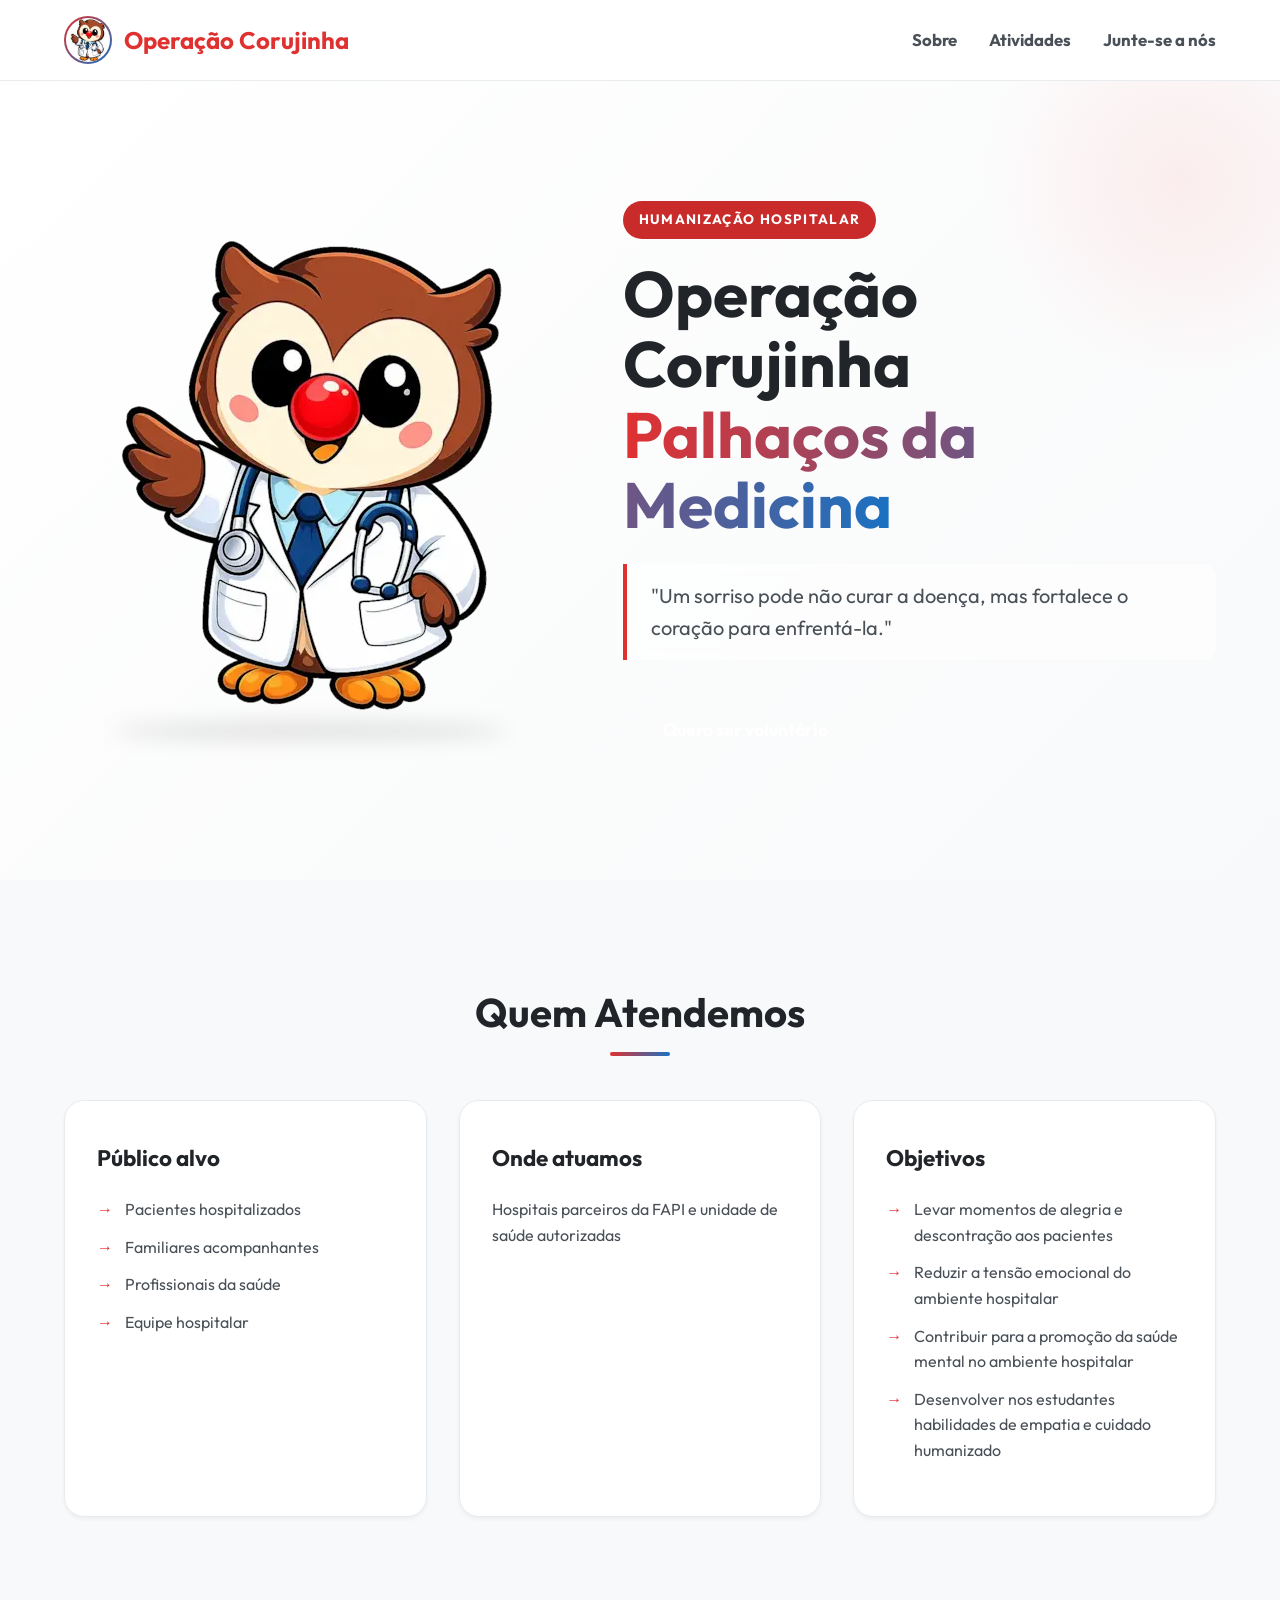
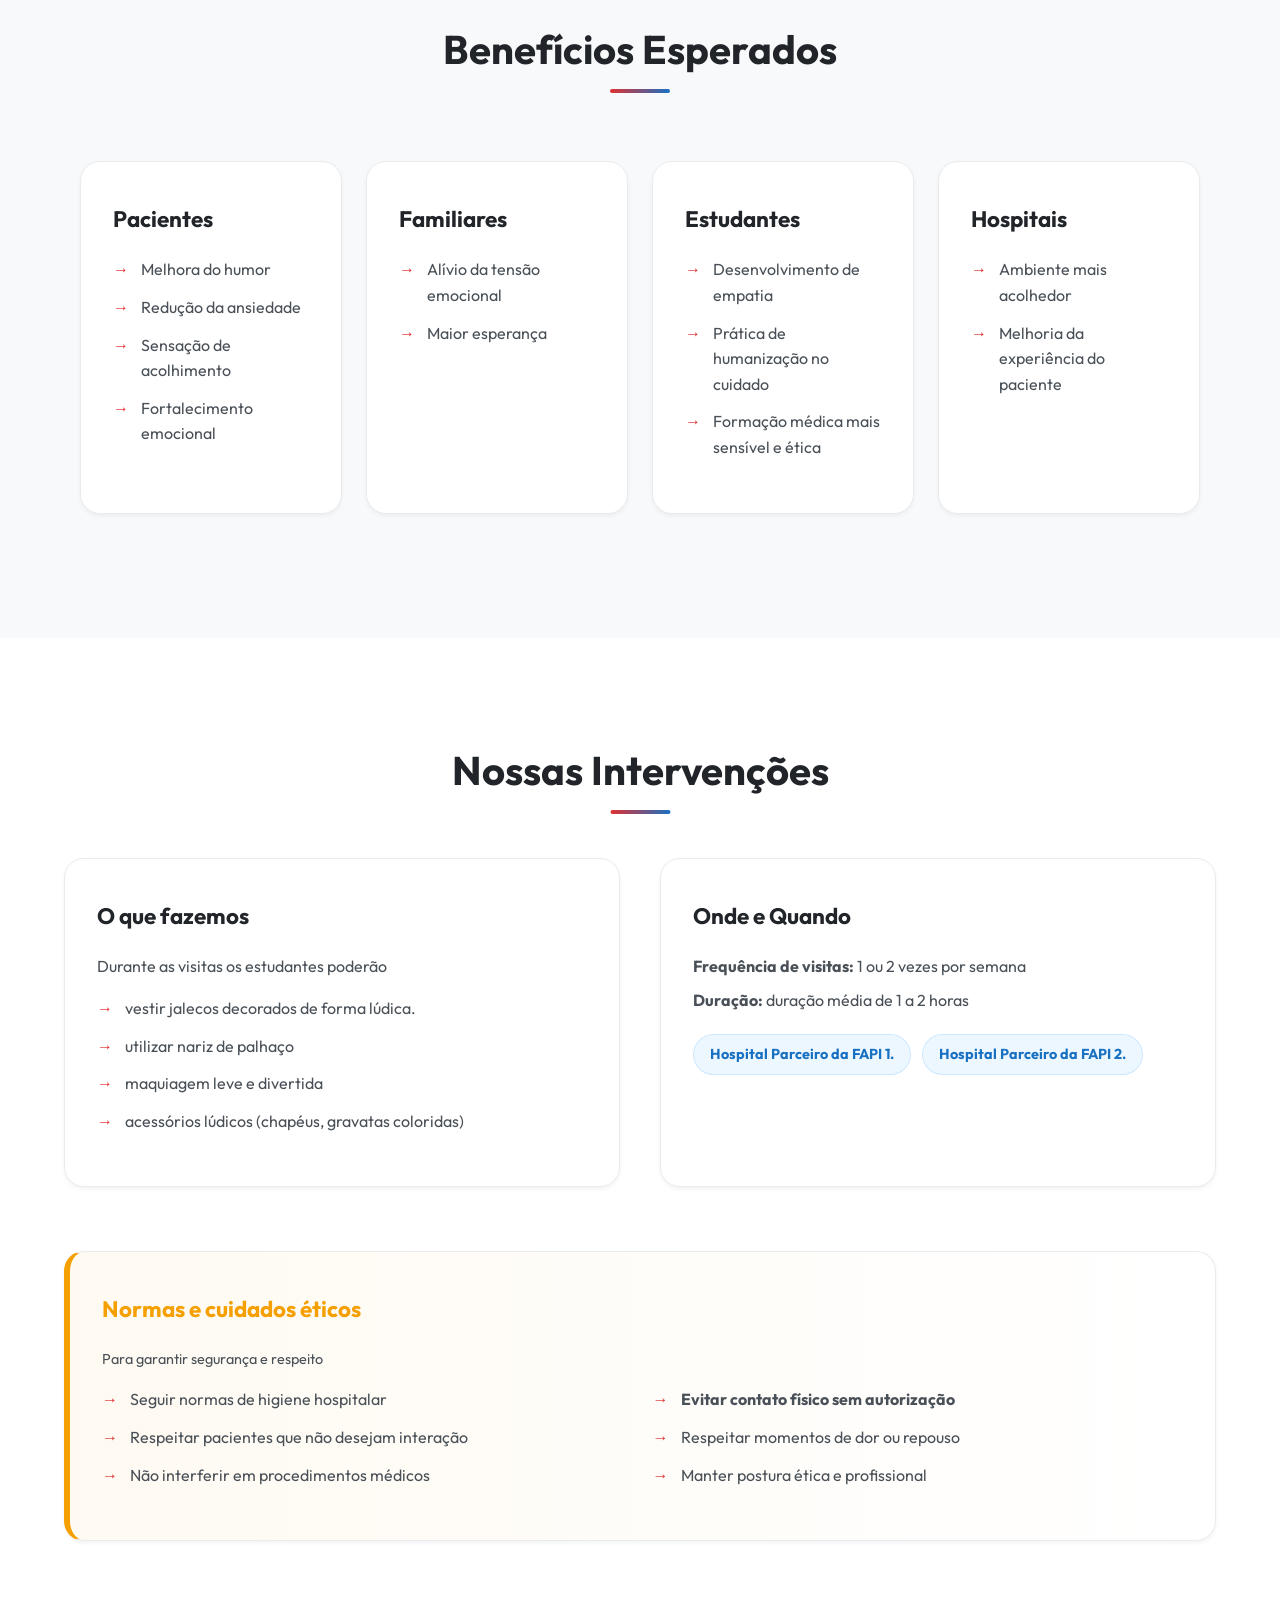
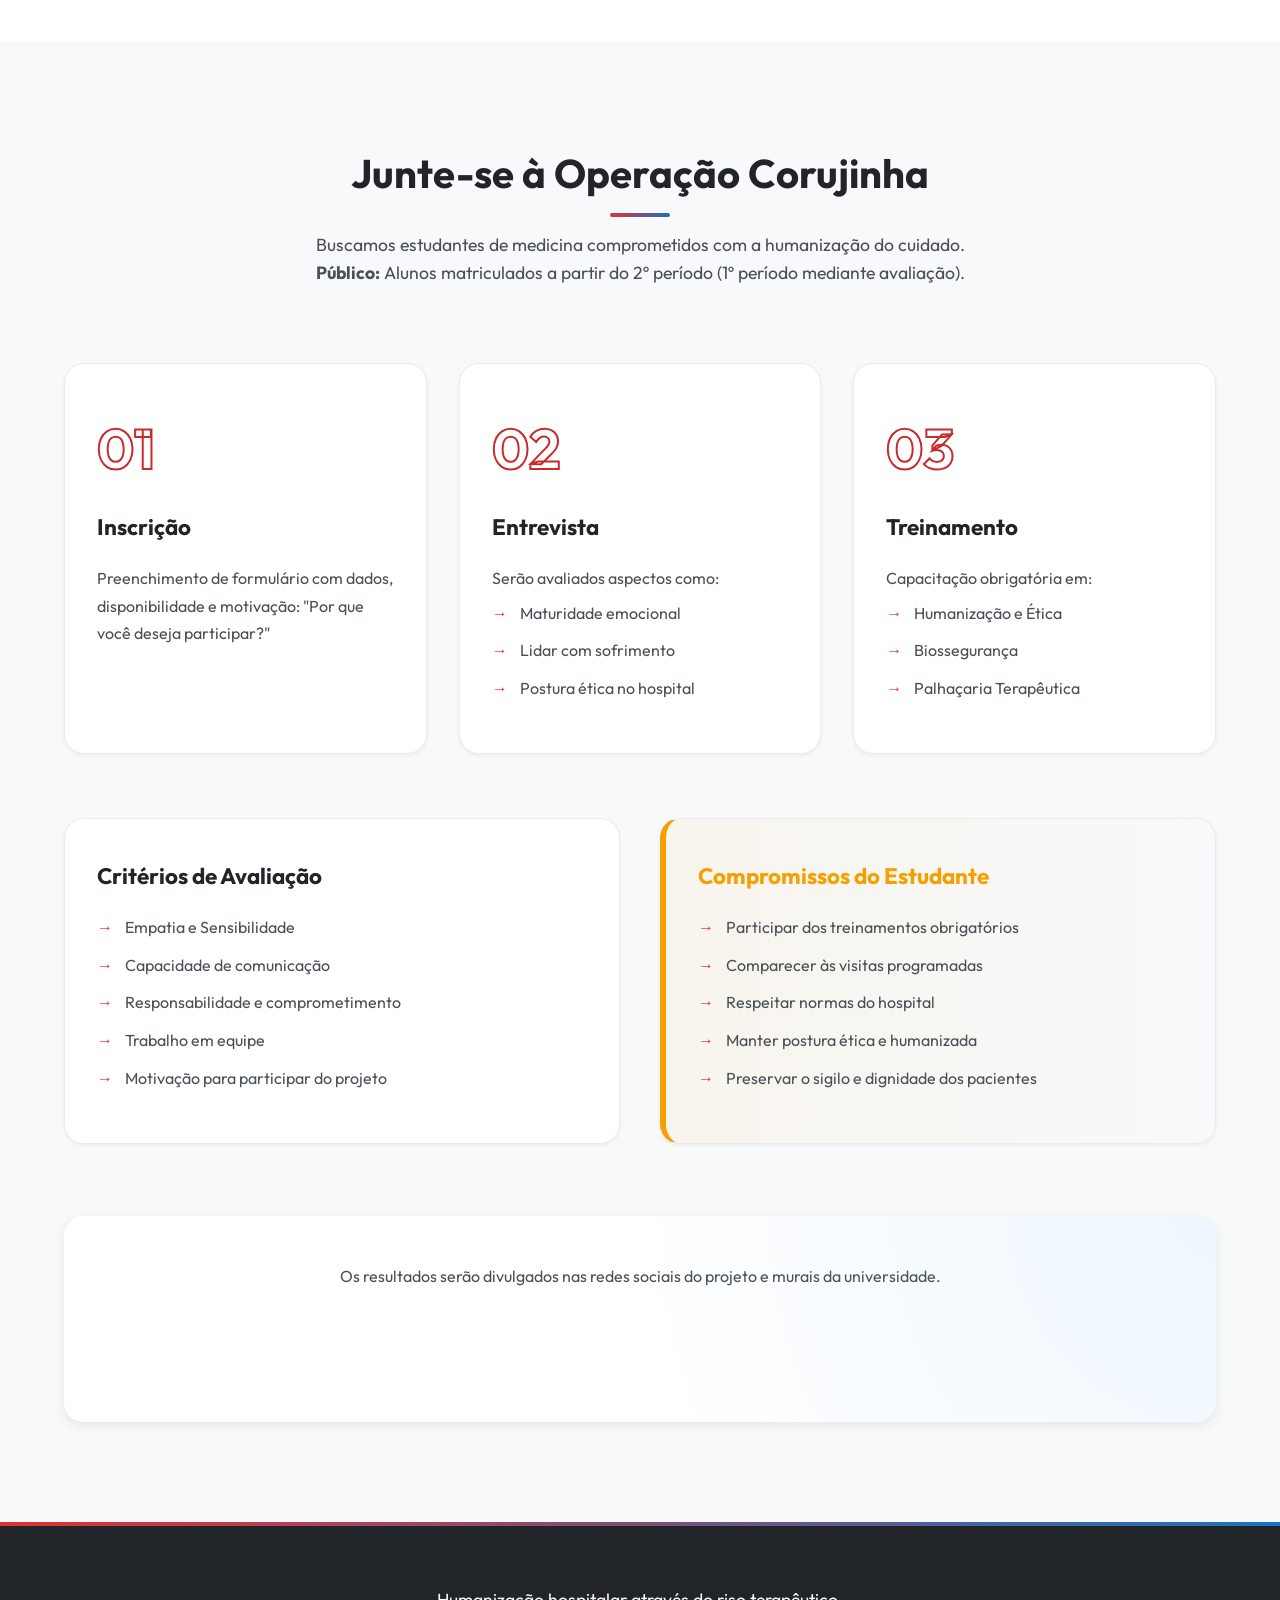
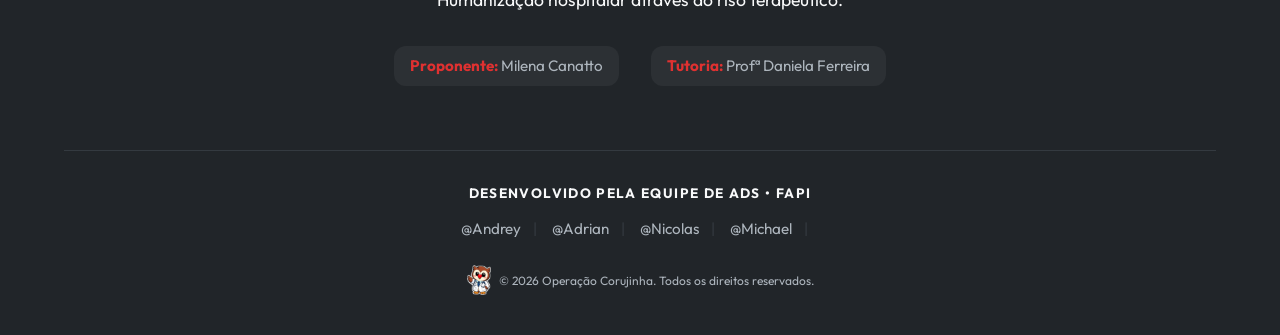
==== commit bd39aeed: "fix: "Transition: All" Animações não-compositadas) , Ajusta tamanho do mascote em dispositivos mobil" ====
--- a/index.html
+++ b/index.html
@@ -10,9 +10,10 @@
     <meta name="viewport" content="width=device-width, initial-scale=1.0">
     <meta name="description"
           content="Operação Corujinha - Projeto de humanização hospitalar da FAPI que leva alegria e acolhimento a pacientes através do riso terapêutico. Seja voluntário!">
-    <!--    Fonts -->
+    <!--    preload -->
     <link rel="preconnect" href="https://fonts.gstatic.com" crossorigin>
-
+    <link rel="preload" href="assets/fonts/outfit-v15-latin-regular.woff2" as="font" type="font/woff2" crossorigin>
+    <link rel="preload" href="assets/fonts/outfit-v15-latin-700.woff2" as="font" type="font/woff2" crossorigin>
     <!-- CSS -->
     <link rel="preload" href="style.min.css" as="style" onload="this.onload=null;this.rel='stylesheet'">
     <noscript>
@@ -22,16 +23,23 @@
 
     <!-- Google tag (gtag.js) -->
     <script async src="https://www.googletagmanager.com/gtag/js?id=G-GFQ6YQ8SYJ"></script>
+    <!-- Remova o script original do GTM do head e coloque isso antes do </body> -->
     <script>
-        window.dataLayer = window.dataLayer || [];
-
-        function gtag() {
-            dataLayer.push(arguments);
-        }
-
-        gtag('js', new Date());
-
-        gtag('config', 'G-GFQ6YQ8SYJ');
+        window.addEventListener('load', function() {
+            setTimeout(function() {
+                var script = document.createElement('script');
+                script.src = "https://www.googletagmanager.com/gtag/js?id=G-GFQ6YQ8SYJ";
+                script.async = true;
+                document.head.appendChild(script);
+
+                script.onload = function() {
+                    window.dataLayer = window.dataLayer || [];
+                    function gtag(){dataLayer.push(arguments);}
+                    gtag('js', new Date());
+                    gtag('config', 'G-GFQ6YQ8SYJ');
+                };
+            }, 3000); // Espera 3 segundos após a página carregar para iniciar o analytics
+        });
     </script>
 
     <style>
@@ -89,7 +97,7 @@
 <nav class="navbar">
     <div class="container navbar-container">
         <a href="index.html" target="_parent" class="navbar-brand">
-            <img src="assets/logo_corujinha36x40.webp" fetchpriority="high" alt="Logo Operação Corujinha">
+            <img src="assets/logo_corujinha36x40.webp" height="44" width="36" fetchpriority="high" alt="Logo Operação Corujinha">
             <span class="text-brand">Operação Corujinha</span>
         </a>
         <div class="nav-links">
--- a/style.min.css
+++ b/style.min.css
@@ -1 +1 @@
-@keyframes float{0%,to{transform:translateY(0)}50%{transform:translateY(-20px)}}@font-face{font-family:"Outfit";src:url(assets/fonts/outfit-v15-latin-regular.woff2)format("woff2");font-weight:400;font-style:normal;font-display:swap}@font-face{font-family:"Outfit";src:url(assets/fonts/outfit-v15-latin-700.woff2)format("woff2");font-weight:700;font-style:normal;font-display:swap}:root{--color-primary:#E03131;--color-primary-hover:#FA5252;--color-primary-disable:#9C7F7D;--color-secondary:#1971C2;--color-primary-light:#c92a2a /* Peri Peri*/;--color-primary-dark:#E03131;--color-bg-main:#F8F9FA;--color-bg-white:#FFFFFF;--color-text-dark:#212529;--color-text-muted:#495057;--color-border:#E9ECEF;--color-warning:#F59F00;--color-warning-border:#FFD43B;--color-footer-bg:#212529;--color-footer-text:#ADB5BD;--color-footer-highlight:#F8F9FA;--color-footer-border:#343A40;--font-main:'Outfit', sans-serif;--shadow-sm:0 2px 4px rgba(0, 0, 0, 0.05);--shadow-md:0 4px 12px rgba(0, 0, 0, 0.08);--shadow-lg:0 12px 24px rgba(0, 0, 0, 0.12);--radius-md:12px;--radius-lg:20px;--radius-full:9999px}*{margin:0;padding:0;box-sizing:border-box}body{font-family:var(--font-main),serif;background-color:var(--color-bg-main);color:var(--color-text-dark);line-height:1.6;scroll-behavior:smooth;overflow-x:hidden}object{width:100%;display:block;border:0;overflow:hidden;transition:height .3s ease}::selection{background-color:var(--color-primary-light);color:var(--color-primary-dark)}.container{max-width:1200px;margin:0 auto;padding:0 24px}.footer-credits strong,.list-disc li::before,.nav-links a:hover,.text-brand{color:var(--color-primary)}.student-names a:hover,.text-secondary{color:var(--color-secondary)}.section{padding:100px 0}.section-light{background-color:var(--color-bg-main)}.section-white{background-color:var(--color-bg-white)}.section-title{font-size:2.5rem;font-weight:800;color:var(--color-text-dark);text-align:center;margin-bottom:56px;position:relative;display:inline-block;left:50%;transform:translateX(-50%)}.hero-text h1 .text-brand,.section-title::after{background:linear-gradient(90deg,var(--color-primary),var(--color-secondary))}.section-title::after{content:"";position:absolute;bottom:-12px;left:50%;transform:translateX(-50%);width:60px;height:4px;border-radius:var(--radius-full)}.section-subtitle{text-align:center;color:var(--color-text-muted);font-size:1.1rem;max-width:700px;margin:-30px auto 50px}.navbar{background:rgba(255,255,255,.9);backdrop-filter:blur(10px);border-bottom:1px solid var(--color-border);padding:16px 0;width:100%}.navbar-container{display:flex;justify-content:space-between;align-items:center;width:100%}.hero-text h1,.navbar-brand{font-weight:800;color:var(--color-text-dark)}.navbar-brand{display:flex;align-items:center;gap:12px;font-size:1.5rem;text-decoration:none}.navbar-brand img{aspect-ratio:16/9;height:48px;width:48px;border-radius:50%;border:2px solid transparent;background:linear-gradient(var(--color-bg-white),var(--color-bg-white)) padding-box,linear-gradient(135deg,var(--color-primary),var(--color-secondary)) border-box;object-fit:contain}.nav-links{display:flex;gap:32px}.nav-links a{text-decoration:none;color:var(--color-text-muted);font-weight:600;font-size:1.05rem;transition:all .3s ease;position:relative}.nav-links a::after{content:"";position:absolute;bottom:-4px;left:0;width:0;height:2px;background:var(--color-primary);transition:width .3s ease}.nav-links a:hover::after{width:100%}.hero{background:linear-gradient(135deg,var(--color-bg-white) 0%,var(--color-bg-main) 100%);padding:120px 0;position:relative;overflow:hidden}.hero-image::after,.hero::before{content:"";position:absolute;border-radius:50%}.hero::before{top:-100px;right:-100px;width:400px;height:400px;background:radial-gradient(circle,rgba(255,107,107,.1)0,rgba(255,255,255,0) 70%);z-index:0}.hero-content{display:flex;align-items:center;gap:64px;position:relative;z-index:1}.hero-text{flex:1.2}.hero-tag{display:inline-block;background:var(--color-primary-light);color:var(--color-bg-white);font-weight:700;text-transform:uppercase;font-size:.85rem;letter-spacing:.1em;padding:8px 16px;border-radius:var(--radius-full);margin-bottom:20px}.hero-text h1{font-size:4rem;line-height:1.1;margin:0 0 24px}.hero-text h1 .text-brand{-webkit-background-clip:text;-webkit-text-fill-color:transparent}.hero-quote,.list-disc li{color:var(--color-text-muted)}.hero-quote{font-size:1.25rem;border-left:4px solid var(--color-primary);padding:16px 24px;margin-bottom:40px;background:rgba(255,255,255,.6);border-radius:0 var(--radius-md) var(--radius-md)0;backdrop-filter:blur(5px);font-weight:400}.hero-image{flex:1;display:flex;justify-content:center;position:relative}.hero-image::after{bottom:-20px;width:80%;height:20px;background:rgba(0,0,0,.1);filter:blur(10px)}.hero-image img{aspect-ratio:auto;width:100%;max-width:400px;animation:float 6s ease-in-out infinite;position:relative;z-index:2}.btn-primary,.btn-primary-disable{color:var(--color-bg-white);padding:16px 40px;border-radius:var(--radius-full);font-weight:700;font-size:1.1rem;text-decoration:none;display:inline-block;transition:all .3s cubic-bezier(.25,.8,.25,1);border:0}.btn-primary{background:linear-gradient(135deg,var(--color-primary));box-shadow:0 4px 15px var(--color-primary);cursor:pointer}.btn-primary:hover{transform:translateY(-3px) scale(1.02);box-shadow:0 8px 25px rgba(255,107,107,.5)}.btn-primary-disable{background:linear-gradient(135deg,var(--color-primary-disable));box-shadow:0 4px 15px var(--color-primary-disable);cursor:not-allowed}.grid-2{display:grid;grid-template-columns:repeat(auto-fit,minmax(320px,1fr));gap:40px}.grid-3,.grid-4{display:grid;grid-template-columns:repeat(auto-fit,minmax(300px,1fr));gap:32px}.grid-4{grid-template-columns:repeat(auto-fit,minmax(240px,1fr));gap:24px}.card{background-color:var(--color-bg-white);border:1px solid var(--color-border);border-radius:var(--radius-lg);padding:40px 32px;box-shadow:var(--shadow-sm);transition:all .4s cubic-bezier(.165,.84,.44,1);position:relative;overflow:hidden}.card:hover{transform:translateY(-8px);box-shadow:var(--shadow-lg);border-color:transparent}.card::before{height:4px;background:linear-gradient(90deg,var(--color-primary),var(--color-secondary));transform:scaleX(0);transform-origin:left;transition:transform .4s ease}.card:hover::before{transform:scaleX(1)}.card-title{font-size:1.4rem;font-weight:800;color:var(--color-text-dark);margin-bottom:20px;display:flex;align-items:center;gap:12px}.list-disc{list-style:none}.list-disc li{margin-bottom:12px;position:relative;padding-left:28px}.list-disc li::before{content:"→";position:absolute;left:0;font-weight:700}.badge{display:inline-block;background-color:rgba(77,171,247,.1);color:var(--color-secondary);padding:8px 16px;border-radius:var(--radius-full);font-size:.9rem;font-weight:700;margin:4px 8px 8px 0;border:1px solid rgba(77,171,247,.2);transition:all .3s ease}.badge:hover{background-color:var(--color-secondary);color:var(--color-bg-white)}.footer{background-color:var(--color-footer-bg);color:var(--color-footer-text);padding:64px 0 40px;text-align:center;position:relative}.card::before,.cta-container::before,.footer::before{content:"";position:absolute;top:0;left:0;width:100%}.footer::before{height:4px;background:linear-gradient(90deg,var(--color-primary),var(--color-secondary))}.footer-main{padding-bottom:24px}.footer-tagline{font-size:1.1rem;color:var(--color-footer-highlight);margin-bottom:32px;font-weight:300}.footer-credits{display:flex;justify-content:center;flex-wrap:wrap;gap:32px;font-size:.95rem}.footer-credits span{background:rgba(255,255,255,.05);padding:8px 16px;border-radius:var(--radius-md)}.dev-section{border-top:1px solid var(--color-footer-border);margin-top:40px;padding-top:32px;display:flex;flex-direction:column;gap:12px}.dev-team{font-size:.85rem;text-transform:uppercase;letter-spacing:.1em;color:var(--color-footer-highlight);font-weight:700}.student-names{font-size:.95rem}.student-names span{margin:0 12px;color:var(--color-footer-border)}.direitos,.student-names,.student-names a{color:var(--color-footer-text)}.student-names a{text-decoration:none;font-weight:500;transition:color .3s ease}.direitos{font-size:.75rem;margin-top:12px;display:flex;align-items:center;justify-content:center;gap:8px}.direitos img{width:24px;height:auto;object-fit:contain}.text-muted{color:var(--color-text-muted)}.text-sm{font-size:.9rem}.mb-2{margin-bottom:8px}.mb-4{margin-bottom:16px}.mt-8{margin-top:32px}.card-warning{border-left:6px solid var(--color-warning);background:linear-gradient(to right,rgba(245,159,0,.05),transparent)}.card-warning .card-title,.text-warning{color:var(--color-warning)}.text-warning{font-weight:700}.step-number{font-size:3.5rem;font-weight:800;display:block;margin-bottom:16px;color:transparent;-webkit-text-stroke:2px var(--color-primary-light);transition:all .3s ease}.card:hover .step-number{color:var(--color-primary-light);-webkit-text-stroke:0}.step-text{color:var(--color-text-muted);font-size:1rem;line-height:1.7}.cta-container{text-align:center;margin-top:72px;padding:48px;background:var(--color-bg-white);border-radius:var(--radius-lg);box-shadow:var(--shadow-md);position:relative;overflow:hidden}.cta-container::before{height:100%;background:radial-gradient(circle at top right,rgba(77,171,247,.1),transparent 50%);pointer-events:none}.cta-hint{margin-bottom:24px;color:var(--color-text-muted);font-size:1rem}@media (max-width:992px){.hero-content{gap:40px}.hero-text h1{font-size:3rem}.hero-image img{max-width:300px}.section-title{font-size:2rem}}@media (max-width:768px){.section{padding:60px 0}.container{padding:0 20px}.navbar-container{flex-direction:column;gap:16px}.nav-links{flex-wrap:wrap;justify-content:center;gap:16px}.hero{padding:60px 0}.hero-content{flex-direction:column;text-align:center}.hero-quote{border-left:none;border-top:4px solid var(--color-primary);border-radius:0 0 var(--radius-md) var(--radius-md);text-align:center}.hero-text h1{font-size:2.5rem}.footer-credits{flex-direction:column;gap:16px}.student-names span{margin:0 6px}}+.nav-links a:hover::after,.navbar,object{width:100%}.dev-team,.hero-tag{text-transform:uppercase;letter-spacing:.1em}.card,.cta-container,.footer,.hero,.hero-content,.hero-image,.hero-image img,.list-disc li,.nav-links a,.section-title{position:relative}.card,.cta-container,.hero,object{overflow:hidden}@font-face{font-family:Outfit;src:url('assets/fonts/outfit-v15-latin-regular.woff2') format('woff2');font-weight:400;font-style:normal;font-display:swap}@font-face{font-family:Outfit;src:url('assets/fonts/outfit-v15-latin-700.woff2') format('woff2');font-weight:700;font-style:normal;font-display:swap}:root{--color-primary:#E03131;--color-primary-hover:#FA5252;--color-primary-disable:#9C7F7D;--color-secondary:#1971C2;--color-primary-light:#c92a2a /* Peri Peri*/;--color-primary-dark:#E03131;--color-bg-main:#F8F9FA;--color-bg-white:#FFFFFF;--color-text-dark:#212529;--color-text-muted:#495057;--color-border:#E9ECEF;--color-warning:#F59F00;--color-warning-border:#FFD43B;--color-footer-bg:#212529;--color-footer-text:#ADB5BD;--color-footer-highlight:#F8F9FA;--color-footer-border:#343A40;--font-main:'Outfit',sans-serif;--shadow-sm:0 2px 4px rgba(0, 0, 0, 0.05);--shadow-md:0 4px 12px rgba(0, 0, 0, 0.08);--shadow-lg:0 12px 24px rgba(0, 0, 0, 0.12);--radius-md:12px;--radius-lg:20px;--radius-full:9999px}*{margin:0;padding:0;box-sizing:border-box}body{font-family:var(--font-main),serif;background-color:var(--color-bg-main);color:var(--color-text-dark);line-height:1.6;scroll-behavior:smooth;overflow-x:hidden}object{display:block;border:none;transition:height .3s}::selection{background-color:var(--color-primary-light);color:var(--color-primary-dark)}.container{max-width:1200px;margin:0 auto;padding:0 24px}.footer-credits strong,.nav-links a:hover,.text-brand{color:var(--color-primary)}.student-names a:hover,.text-secondary{color:var(--color-secondary)}.section{padding:100px 0}.section-light{background-color:var(--color-bg-main)}.section-white{background-color:var(--color-bg-white)}.section-title{font-size:2.5rem;font-weight:800;color:var(--color-text-dark);text-align:center;margin-bottom:56px;display:inline-block;left:50%;transform:translateX(-50%)}.section-title::after{content:'';position:absolute;bottom:-12px;left:50%;transform:translateX(-50%);width:60px;height:4px;background:linear-gradient(90deg,var(--color-primary),var(--color-secondary));border-radius:var(--radius-full)}.section-subtitle{text-align:center;color:var(--color-text-muted);font-size:1.1rem;max-width:700px;margin:-30px auto 50px}.navbar{background:rgba(255,255,255,.9);backdrop-filter:blur(10px);border-bottom:1px solid var(--color-border);padding:16px 0}.navbar-container{display:flex;justify-content:space-between;align-items:center;width:100%}.navbar-brand{display:flex;align-items:center;gap:12px;font-weight:800;font-size:1.5rem;text-decoration:none;color:var(--color-text-dark)}.navbar-brand img{aspect-ratio:16/9;height:48px;width:48px;border-radius:50%;border:2px solid transparent;background:linear-gradient(var(--color-bg-white),var(--color-bg-white)) padding-box,linear-gradient(135deg,var(--color-primary),var(--color-secondary)) border-box;object-fit:contain}.direitos img,.hero-image img{height:auto;object-fit:contain}.btn-primary,.hero-tag{border-radius:var(--radius-full)}.hero-image::after,.hero::before{content:'';position:absolute;border-radius:50%}.nav-links{display:flex;gap:32px}.nav-links a{text-decoration:none;color:var(--color-text-muted);font-weight:600;font-size:1.05rem;transition:color .3s}.nav-links a::after{content:'';position:absolute;bottom:-4px;left:0;width:0;height:2px;background:var(--color-primary);transition:width .3s}.hero{background:linear-gradient(135deg,var(--color-bg-white) 0,var(--color-bg-main) 100%);padding:120px 0}.hero::before{top:-100px;right:-100px;width:400px;height:400px;background:radial-gradient(circle,rgba(255,107,107,.1) 0,rgba(255,255,255,0) 70%);z-index:0}.hero-content{display:flex;align-items:center;gap:64px;z-index:1}.hero-text{flex:1.2}.hero-tag{display:inline-block;background:var(--color-primary-light);color:var(--color-bg-white);font-weight:700;font-size:.85rem;padding:8px 16px;margin-bottom:20px}.hero-text h1{font-size:4rem;font-weight:800;line-height:1.1;margin:0 0 24px;color:var(--color-text-dark)}.hero-quote,.list-disc li{color:var(--color-text-muted)}.hero-text h1 .text-brand{background:linear-gradient(90deg,var(--color-primary),var(--color-secondary));-webkit-background-clip:text;-webkit-text-fill-color:transparent}.hero-quote{font-size:1.25rem;border-left:4px solid var(--color-primary);padding:16px 24px;margin-bottom:40px;background:rgba(255,255,255,.6);border-radius:0 var(--radius-md) var(--radius-md) 0;backdrop-filter:blur(5px);font-weight:400}.hero-image{flex:1;display:flex;justify-content:center}.btn-primary,.btn-primary-disable{padding:16px 40px;font-weight:700;font-size:1.1rem;display:inline-block;transition:transform .3s cubic-bezier(.25, .8, .25, 1),box-shadow .3s cubic-bezier(.25, .8, .25, 1);color:var(--color-bg-white);text-decoration:none}.hero-image::after{bottom:-20px;width:80%;height:20px;background:rgba(0,0,0,.1);filter:blur(10px)}.card::before,.footer::before{height:4px;content:'';position:absolute;top:0;left:0;width:100%}.hero-image img{aspect-ratio:400/480;width:100%;max-width:400px;animation:6s ease-in-out infinite float;z-index:2}@keyframes float{0%,100%{transform:translateY(0)}50%{transform:translateY(-20px)}}.btn-primary{background:linear-gradient(135deg,var(--color-primary));border:none;cursor:pointer}.btn-primary:hover{transform:translateY(-3px) scale(1.02);box-shadow:0 8px 25px rgba(255,107,107,.5)}.btn-primary-disable{background:linear-gradient(135deg,var(--color-primary-disable));border-radius:var(--radius-full);border:none;cursor:not-allowed}.grid-2,.grid-3,.grid-4{display:grid}.grid-2{grid-template-columns:repeat(auto-fit,minmax(320px,1fr));gap:40px}.grid-3{grid-template-columns:repeat(auto-fit,minmax(300px,1fr));gap:32px}.grid-4{grid-template-columns:repeat(auto-fit,minmax(240px,1fr));gap:24px}.card{background-color:var(--color-bg-white);border:1px solid var(--color-border);border-radius:var(--radius-lg);padding:40px 32px;box-shadow:var(--shadow-sm);transition:transform .4s cubic-bezier(.165, .84, .44, 1),box-shadow .4s cubic-bezier(.165, .84, .44, 1)}.card:hover{transform:translateY(-8px);box-shadow:var(--shadow-lg);border-color:transparent}.card::before{background:linear-gradient(90deg,var(--color-primary),var(--color-secondary));transform:scaleX(0);transform-origin:left;transition:transform .4s}.card:hover::before{transform:scaleX(1)}.card-title{font-size:1.4rem;font-weight:800;color:var(--color-text-dark);margin-bottom:20px;display:flex;align-items:center;gap:12px}.list-disc{list-style:none}.list-disc li{margin-bottom:12px;padding-left:28px}.list-disc li::before{content:'→';position:absolute;left:0;color:var(--color-primary);font-weight:700}.badge{display:inline-block;background-color:rgba(77,171,247,.1);color:var(--color-secondary);padding:8px 16px;border-radius:var(--radius-full);font-size:.9rem;font-weight:700;margin:4px 8px 8px 0;border:1px solid rgba(77,171,247,.2);transition:tranform .3s}.badge:hover{background-color:var(--color-secondary);color:var(--color-bg-white)}.footer{background-color:var(--color-footer-bg);color:var(--color-footer-text);padding:64px 0 40px;text-align:center}.dev-team,.footer-tagline{color:var(--color-footer-highlight)}.footer::before{background:linear-gradient(90deg,var(--color-primary),var(--color-secondary))}.footer-main{padding-bottom:24px}.footer-tagline{font-size:1.1rem;margin-bottom:32px;font-weight:300}.dev-team,.text-warning{font-weight:700}.footer-credits{display:flex;justify-content:center;flex-wrap:wrap;gap:32px;font-size:.95rem}.footer-credits span{background:rgba(255,255,255,.05);padding:8px 16px;border-radius:var(--radius-md)}.dev-section{border-top:1px solid var(--color-footer-border);margin-top:40px;padding-top:32px;display:flex;flex-direction:column;gap:12px}.dev-team{font-size:.85rem}.student-names{font-size:.95rem;color:var(--color-footer-text)}.student-names span{margin:0 12px;color:var(--color-footer-border)}.direitos,.student-names a{color:var(--color-footer-text)}.student-names a{text-decoration:none;font-weight:500;transition:color .3s}.direitos{font-size:.75rem;margin-top:12px;display:flex;align-items:center;justify-content:center;gap:8px}.direitos img{width:24px}.text-muted{color:var(--color-text-muted)}.card-warning .card-title,.text-warning{color:var(--color-warning)}.text-sm{font-size:.9rem}.mb-2{margin-bottom:8px}.mb-4,.step-number{margin-bottom:16px}.mt-8{margin-top:32px}.card-warning{border-left:6px solid var(--color-warning);background:linear-gradient(to right,rgba(245,159,0,.05),transparent)}.step-number{font-size:3.5rem;font-weight:800;display:block;color:transparent;-webkit-text-stroke:2px var(--color-primary-light);transition:color .3s}.cta-hint,.step-text{color:var(--color-text-muted);font-size:1rem}.card:hover .step-number{color:var(--color-primary-light);-webkit-text-stroke:0}.step-text{line-height:1.7}.cta-container{text-align:center;margin-top:72px;padding:48px;background:var(--color-bg-white);border-radius:var(--radius-lg);box-shadow:var(--shadow-md)}.cta-container::before{content:'';position:absolute;top:0;left:0;width:100%;height:100%;background:radial-gradient(circle at top right,rgba(77,171,247,.1),transparent 50%);pointer-events:none}.cta-hint{margin-bottom:24px}@media (max-width:992px){.hero-content{gap:40px}.hero-text h1{font-size:3rem}.hero-image img{max-width:150px}.section-title{font-size:2rem}}@media (max-width:768px){.hero,.section{padding:60px 0}.container{padding:0 20px}.footer-credits,.navbar-container{flex-direction:column;gap:16px}.nav-links{flex-wrap:wrap;justify-content:center;gap:16px}.hero-content{flex-direction:column;text-align:center}.hero-quote{border-left:none;border-top:4px solid var(--color-primary);border-radius:0 0 var(--radius-md) var(--radius-md);text-align:center}.hero-text h1{font-size:2.5rem}.hero-image img{max-width:150px}.student-names span{margin:0 6px}}
--- a/style.min.css
+++ b/style.min.css
@@ -1 +1 @@
-@keyframes float{0%,to{transform:translateY(0)}50%{transform:translateY(-20px)}}@font-face{font-family:"Outfit";src:url(assets/fonts/outfit-v15-latin-regular.woff2)format("woff2");font-weight:400;font-style:normal;font-display:swap}@font-face{font-family:"Outfit";src:url(assets/fonts/outfit-v15-latin-700.woff2)format("woff2");font-weight:700;font-style:normal;font-display:swap}:root{--color-primary:#E03131;--color-primary-hover:#FA5252;--color-primary-disable:#9C7F7D;--color-secondary:#1971C2;--color-primary-light:#c92a2a /* Peri Peri*/;--color-primary-dark:#E03131;--color-bg-main:#F8F9FA;--color-bg-white:#FFFFFF;--color-text-dark:#212529;--color-text-muted:#495057;--color-border:#E9ECEF;--color-warning:#F59F00;--color-warning-border:#FFD43B;--color-footer-bg:#212529;--color-footer-text:#ADB5BD;--color-footer-highlight:#F8F9FA;--color-footer-border:#343A40;--font-main:'Outfit', sans-serif;--shadow-sm:0 2px 4px rgba(0, 0, 0, 0.05);--shadow-md:0 4px 12px rgba(0, 0, 0, 0.08);--shadow-lg:0 12px 24px rgba(0, 0, 0, 0.12);--radius-md:12px;--radius-lg:20px;--radius-full:9999px}*{margin:0;padding:0;box-sizing:border-box}body{font-family:var(--font-main),serif;background-color:var(--color-bg-main);color:var(--color-text-dark);line-height:1.6;scroll-behavior:smooth;overflow-x:hidden}object{width:100%;display:block;border:0;overflow:hidden;transition:height .3s ease}::selection{background-color:var(--color-primary-light);color:var(--color-primary-dark)}.container{max-width:1200px;margin:0 auto;padding:0 24px}.footer-credits strong,.list-disc li::before,.nav-links a:hover,.text-brand{color:var(--color-primary)}.student-names a:hover,.text-secondary{color:var(--color-secondary)}.section{padding:100px 0}.section-light{background-color:var(--color-bg-main)}.section-white{background-color:var(--color-bg-white)}.section-title{font-size:2.5rem;font-weight:800;color:var(--color-text-dark);text-align:center;margin-bottom:56px;position:relative;display:inline-block;left:50%;transform:translateX(-50%)}.hero-text h1 .text-brand,.section-title::after{background:linear-gradient(90deg,var(--color-primary),var(--color-secondary))}.section-title::after{content:"";position:absolute;bottom:-12px;left:50%;transform:translateX(-50%);width:60px;height:4px;border-radius:var(--radius-full)}.section-subtitle{text-align:center;color:var(--color-text-muted);font-size:1.1rem;max-width:700px;margin:-30px auto 50px}.navbar{background:rgba(255,255,255,.9);backdrop-filter:blur(10px);border-bottom:1px solid var(--color-border);padding:16px 0;width:100%}.navbar-container{display:flex;justify-content:space-between;align-items:center;width:100%}.hero-text h1,.navbar-brand{font-weight:800;color:var(--color-text-dark)}.navbar-brand{display:flex;align-items:center;gap:12px;font-size:1.5rem;text-decoration:none}.navbar-brand img{aspect-ratio:16/9;height:48px;width:48px;border-radius:50%;border:2px solid transparent;background:linear-gradient(var(--color-bg-white),var(--color-bg-white)) padding-box,linear-gradient(135deg,var(--color-primary),var(--color-secondary)) border-box;object-fit:contain}.nav-links{display:flex;gap:32px}.nav-links a{text-decoration:none;color:var(--color-text-muted);font-weight:600;font-size:1.05rem;transition:all .3s ease;position:relative}.nav-links a::after{content:"";position:absolute;bottom:-4px;left:0;width:0;height:2px;background:var(--color-primary);transition:width .3s ease}.nav-links a:hover::after{width:100%}.hero{background:linear-gradient(135deg,var(--color-bg-white) 0%,var(--color-bg-main) 100%);padding:120px 0;position:relative;overflow:hidden}.hero-image::after,.hero::before{content:"";position:absolute;border-radius:50%}.hero::before{top:-100px;right:-100px;width:400px;height:400px;background:radial-gradient(circle,rgba(255,107,107,.1)0,rgba(255,255,255,0) 70%);z-index:0}.hero-content{display:flex;align-items:center;gap:64px;position:relative;z-index:1}.hero-text{flex:1.2}.hero-tag{display:inline-block;background:var(--color-primary-light);color:var(--color-bg-white);font-weight:700;text-transform:uppercase;font-size:.85rem;letter-spacing:.1em;padding:8px 16px;border-radius:var(--radius-full);margin-bottom:20px}.hero-text h1{font-size:4rem;line-height:1.1;margin:0 0 24px}.hero-text h1 .text-brand{-webkit-background-clip:text;-webkit-text-fill-color:transparent}.hero-quote,.list-disc li{color:var(--color-text-muted)}.hero-quote{font-size:1.25rem;border-left:4px solid var(--color-primary);padding:16px 24px;margin-bottom:40px;background:rgba(255,255,255,.6);border-radius:0 var(--radius-md) var(--radius-md)0;backdrop-filter:blur(5px);font-weight:400}.hero-image{flex:1;display:flex;justify-content:center;position:relative}.hero-image::after{bottom:-20px;width:80%;height:20px;background:rgba(0,0,0,.1);filter:blur(10px)}.hero-image img{aspect-ratio:auto;width:100%;max-width:400px;animation:float 6s ease-in-out infinite;position:relative;z-index:2}.btn-primary,.btn-primary-disable{color:var(--color-bg-white);padding:16px 40px;border-radius:var(--radius-full);font-weight:700;font-size:1.1rem;text-decoration:none;display:inline-block;transition:all .3s cubic-bezier(.25,.8,.25,1);border:0}.btn-primary{background:linear-gradient(135deg,var(--color-primary));box-shadow:0 4px 15px var(--color-primary);cursor:pointer}.btn-primary:hover{transform:translateY(-3px) scale(1.02);box-shadow:0 8px 25px rgba(255,107,107,.5)}.btn-primary-disable{background:linear-gradient(135deg,var(--color-primary-disable));box-shadow:0 4px 15px var(--color-primary-disable);cursor:not-allowed}.grid-2{display:grid;grid-template-columns:repeat(auto-fit,minmax(320px,1fr));gap:40px}.grid-3,.grid-4{display:grid;grid-template-columns:repeat(auto-fit,minmax(300px,1fr));gap:32px}.grid-4{grid-template-columns:repeat(auto-fit,minmax(240px,1fr));gap:24px}.card{background-color:var(--color-bg-white);border:1px solid var(--color-border);border-radius:var(--radius-lg);padding:40px 32px;box-shadow:var(--shadow-sm);transition:all .4s cubic-bezier(.165,.84,.44,1);position:relative;overflow:hidden}.card:hover{transform:translateY(-8px);box-shadow:var(--shadow-lg);border-color:transparent}.card::before{height:4px;background:linear-gradient(90deg,var(--color-primary),var(--color-secondary));transform:scaleX(0);transform-origin:left;transition:transform .4s ease}.card:hover::before{transform:scaleX(1)}.card-title{font-size:1.4rem;font-weight:800;color:var(--color-text-dark);margin-bottom:20px;display:flex;align-items:center;gap:12px}.list-disc{list-style:none}.list-disc li{margin-bottom:12px;position:relative;padding-left:28px}.list-disc li::before{content:"→";position:absolute;left:0;font-weight:700}.badge{display:inline-block;background-color:rgba(77,171,247,.1);color:var(--color-secondary);padding:8px 16px;border-radius:var(--radius-full);font-size:.9rem;font-weight:700;margin:4px 8px 8px 0;border:1px solid rgba(77,171,247,.2);transition:all .3s ease}.badge:hover{background-color:var(--color-secondary);color:var(--color-bg-white)}.footer{background-color:var(--color-footer-bg);color:var(--color-footer-text);padding:64px 0 40px;text-align:center;position:relative}.card::before,.cta-container::before,.footer::before{content:"";position:absolute;top:0;left:0;width:100%}.footer::before{height:4px;background:linear-gradient(90deg,var(--color-primary),var(--color-secondary))}.footer-main{padding-bottom:24px}.footer-tagline{font-size:1.1rem;color:var(--color-footer-highlight);margin-bottom:32px;font-weight:300}.footer-credits{display:flex;justify-content:center;flex-wrap:wrap;gap:32px;font-size:.95rem}.footer-credits span{background:rgba(255,255,255,.05);padding:8px 16px;border-radius:var(--radius-md)}.dev-section{border-top:1px solid var(--color-footer-border);margin-top:40px;padding-top:32px;display:flex;flex-direction:column;gap:12px}.dev-team{font-size:.85rem;text-transform:uppercase;letter-spacing:.1em;color:var(--color-footer-highlight);font-weight:700}.student-names{font-size:.95rem}.student-names span{margin:0 12px;color:var(--color-footer-border)}.direitos,.student-names,.student-names a{color:var(--color-footer-text)}.student-names a{text-decoration:none;font-weight:500;transition:color .3s ease}.direitos{font-size:.75rem;margin-top:12px;display:flex;align-items:center;justify-content:center;gap:8px}.direitos img{width:24px;height:auto;object-fit:contain}.text-muted{color:var(--color-text-muted)}.text-sm{font-size:.9rem}.mb-2{margin-bottom:8px}.mb-4{margin-bottom:16px}.mt-8{margin-top:32px}.card-warning{border-left:6px solid var(--color-warning);background:linear-gradient(to right,rgba(245,159,0,.05),transparent)}.card-warning .card-title,.text-warning{color:var(--color-warning)}.text-warning{font-weight:700}.step-number{font-size:3.5rem;font-weight:800;display:block;margin-bottom:16px;color:transparent;-webkit-text-stroke:2px var(--color-primary-light);transition:all .3s ease}.card:hover .step-number{color:var(--color-primary-light);-webkit-text-stroke:0}.step-text{color:var(--color-text-muted);font-size:1rem;line-height:1.7}.cta-container{text-align:center;margin-top:72px;padding:48px;background:var(--color-bg-white);border-radius:var(--radius-lg);box-shadow:var(--shadow-md);position:relative;overflow:hidden}.cta-container::before{height:100%;background:radial-gradient(circle at top right,rgba(77,171,247,.1),transparent 50%);pointer-events:none}.cta-hint{margin-bottom:24px;color:var(--color-text-muted);font-size:1rem}@media (max-width:992px){.hero-content{gap:40px}.hero-text h1{font-size:3rem}.hero-image img{max-width:300px}.section-title{font-size:2rem}}@media (max-width:768px){.section{padding:60px 0}.container{padding:0 20px}.navbar-container{flex-direction:column;gap:16px}.nav-links{flex-wrap:wrap;justify-content:center;gap:16px}.hero{padding:60px 0}.hero-content{flex-direction:column;text-align:center}.hero-quote{border-left:none;border-top:4px solid var(--color-primary);border-radius:0 0 var(--radius-md) var(--radius-md);text-align:center}.hero-text h1{font-size:2.5rem}.footer-credits{flex-direction:column;gap:16px}.student-names span{margin:0 6px}}+.nav-links a:hover::after,.navbar,object{width:100%}.dev-team,.hero-tag{text-transform:uppercase;letter-spacing:.1em}.card,.cta-container,.footer,.hero,.hero-content,.hero-image,.hero-image img,.list-disc li,.nav-links a,.section-title{position:relative}.card,.cta-container,.hero,object{overflow:hidden}@font-face{font-family:Outfit;src:url('assets/fonts/outfit-v15-latin-regular.woff2') format('woff2');font-weight:400;font-style:normal;font-display:swap}@font-face{font-family:Outfit;src:url('assets/fonts/outfit-v15-latin-700.woff2') format('woff2');font-weight:700;font-style:normal;font-display:swap}:root{--color-primary:#E03131;--color-primary-hover:#FA5252;--color-primary-disable:#9C7F7D;--color-secondary:#1971C2;--color-primary-light:#c92a2a /* Peri Peri*/;--color-primary-dark:#E03131;--color-bg-main:#F8F9FA;--color-bg-white:#FFFFFF;--color-text-dark:#212529;--color-text-muted:#495057;--color-border:#E9ECEF;--color-warning:#F59F00;--color-warning-border:#FFD43B;--color-footer-bg:#212529;--color-footer-text:#ADB5BD;--color-footer-highlight:#F8F9FA;--color-footer-border:#343A40;--font-main:'Outfit',sans-serif;--shadow-sm:0 2px 4px rgba(0, 0, 0, 0.05);--shadow-md:0 4px 12px rgba(0, 0, 0, 0.08);--shadow-lg:0 12px 24px rgba(0, 0, 0, 0.12);--radius-md:12px;--radius-lg:20px;--radius-full:9999px}*{margin:0;padding:0;box-sizing:border-box}body{font-family:var(--font-main),serif;background-color:var(--color-bg-main);color:var(--color-text-dark);line-height:1.6;scroll-behavior:smooth;overflow-x:hidden}object{display:block;border:none;transition:height .3s}::selection{background-color:var(--color-primary-light);color:var(--color-primary-dark)}.container{max-width:1200px;margin:0 auto;padding:0 24px}.footer-credits strong,.nav-links a:hover,.text-brand{color:var(--color-primary)}.student-names a:hover,.text-secondary{color:var(--color-secondary)}.section{padding:100px 0}.section-light{background-color:var(--color-bg-main)}.section-white{background-color:var(--color-bg-white)}.section-title{font-size:2.5rem;font-weight:800;color:var(--color-text-dark);text-align:center;margin-bottom:56px;display:inline-block;left:50%;transform:translateX(-50%)}.section-title::after{content:'';position:absolute;bottom:-12px;left:50%;transform:translateX(-50%);width:60px;height:4px;background:linear-gradient(90deg,var(--color-primary),var(--color-secondary));border-radius:var(--radius-full)}.section-subtitle{text-align:center;color:var(--color-text-muted);font-size:1.1rem;max-width:700px;margin:-30px auto 50px}.navbar{background:rgba(255,255,255,.9);backdrop-filter:blur(10px);border-bottom:1px solid var(--color-border);padding:16px 0}.navbar-container{display:flex;justify-content:space-between;align-items:center;width:100%}.navbar-brand{display:flex;align-items:center;gap:12px;font-weight:800;font-size:1.5rem;text-decoration:none;color:var(--color-text-dark)}.navbar-brand img{aspect-ratio:16/9;height:48px;width:48px;border-radius:50%;border:2px solid transparent;background:linear-gradient(var(--color-bg-white),var(--color-bg-white)) padding-box,linear-gradient(135deg,var(--color-primary),var(--color-secondary)) border-box;object-fit:contain}.direitos img,.hero-image img{height:auto;object-fit:contain}.btn-primary,.hero-tag{border-radius:var(--radius-full)}.hero-image::after,.hero::before{content:'';position:absolute;border-radius:50%}.nav-links{display:flex;gap:32px}.nav-links a{text-decoration:none;color:var(--color-text-muted);font-weight:600;font-size:1.05rem;transition:color .3s}.nav-links a::after{content:'';position:absolute;bottom:-4px;left:0;width:0;height:2px;background:var(--color-primary);transition:width .3s}.hero{background:linear-gradient(135deg,var(--color-bg-white) 0,var(--color-bg-main) 100%);padding:120px 0}.hero::before{top:-100px;right:-100px;width:400px;height:400px;background:radial-gradient(circle,rgba(255,107,107,.1) 0,rgba(255,255,255,0) 70%);z-index:0}.hero-content{display:flex;align-items:center;gap:64px;z-index:1}.hero-text{flex:1.2}.hero-tag{display:inline-block;background:var(--color-primary-light);color:var(--color-bg-white);font-weight:700;font-size:.85rem;padding:8px 16px;margin-bottom:20px}.hero-text h1{font-size:4rem;font-weight:800;line-height:1.1;margin:0 0 24px;color:var(--color-text-dark)}.hero-quote,.list-disc li{color:var(--color-text-muted)}.hero-text h1 .text-brand{background:linear-gradient(90deg,var(--color-primary),var(--color-secondary));-webkit-background-clip:text;-webkit-text-fill-color:transparent}.hero-quote{font-size:1.25rem;border-left:4px solid var(--color-primary);padding:16px 24px;margin-bottom:40px;background:rgba(255,255,255,.6);border-radius:0 var(--radius-md) var(--radius-md) 0;backdrop-filter:blur(5px);font-weight:400}.hero-image{flex:1;display:flex;justify-content:center}.btn-primary,.btn-primary-disable{padding:16px 40px;font-weight:700;font-size:1.1rem;display:inline-block;transition:transform .3s cubic-bezier(.25, .8, .25, 1),box-shadow .3s cubic-bezier(.25, .8, .25, 1);color:var(--color-bg-white);text-decoration:none}.hero-image::after{bottom:-20px;width:80%;height:20px;background:rgba(0,0,0,.1);filter:blur(10px)}.card::before,.footer::before{height:4px;content:'';position:absolute;top:0;left:0;width:100%}.hero-image img{aspect-ratio:400/480;width:100%;max-width:400px;animation:6s ease-in-out infinite float;z-index:2}@keyframes float{0%,100%{transform:translateY(0)}50%{transform:translateY(-20px)}}.btn-primary{background:linear-gradient(135deg,var(--color-primary));border:none;cursor:pointer}.btn-primary:hover{transform:translateY(-3px) scale(1.02);box-shadow:0 8px 25px rgba(255,107,107,.5)}.btn-primary-disable{background:linear-gradient(135deg,var(--color-primary-disable));border-radius:var(--radius-full);border:none;cursor:not-allowed}.grid-2,.grid-3,.grid-4{display:grid}.grid-2{grid-template-columns:repeat(auto-fit,minmax(320px,1fr));gap:40px}.grid-3{grid-template-columns:repeat(auto-fit,minmax(300px,1fr));gap:32px}.grid-4{grid-template-columns:repeat(auto-fit,minmax(240px,1fr));gap:24px}.card{background-color:var(--color-bg-white);border:1px solid var(--color-border);border-radius:var(--radius-lg);padding:40px 32px;box-shadow:var(--shadow-sm);transition:transform .4s cubic-bezier(.165, .84, .44, 1),box-shadow .4s cubic-bezier(.165, .84, .44, 1)}.card:hover{transform:translateY(-8px);box-shadow:var(--shadow-lg);border-color:transparent}.card::before{background:linear-gradient(90deg,var(--color-primary),var(--color-secondary));transform:scaleX(0);transform-origin:left;transition:transform .4s}.card:hover::before{transform:scaleX(1)}.card-title{font-size:1.4rem;font-weight:800;color:var(--color-text-dark);margin-bottom:20px;display:flex;align-items:center;gap:12px}.list-disc{list-style:none}.list-disc li{margin-bottom:12px;padding-left:28px}.list-disc li::before{content:'→';position:absolute;left:0;color:var(--color-primary);font-weight:700}.badge{display:inline-block;background-color:rgba(77,171,247,.1);color:var(--color-secondary);padding:8px 16px;border-radius:var(--radius-full);font-size:.9rem;font-weight:700;margin:4px 8px 8px 0;border:1px solid rgba(77,171,247,.2);transition:tranform .3s}.badge:hover{background-color:var(--color-secondary);color:var(--color-bg-white)}.footer{background-color:var(--color-footer-bg);color:var(--color-footer-text);padding:64px 0 40px;text-align:center}.dev-team,.footer-tagline{color:var(--color-footer-highlight)}.footer::before{background:linear-gradient(90deg,var(--color-primary),var(--color-secondary))}.footer-main{padding-bottom:24px}.footer-tagline{font-size:1.1rem;margin-bottom:32px;font-weight:300}.dev-team,.text-warning{font-weight:700}.footer-credits{display:flex;justify-content:center;flex-wrap:wrap;gap:32px;font-size:.95rem}.footer-credits span{background:rgba(255,255,255,.05);padding:8px 16px;border-radius:var(--radius-md)}.dev-section{border-top:1px solid var(--color-footer-border);margin-top:40px;padding-top:32px;display:flex;flex-direction:column;gap:12px}.dev-team{font-size:.85rem}.student-names{font-size:.95rem;color:var(--color-footer-text)}.student-names span{margin:0 12px;color:var(--color-footer-border)}.direitos,.student-names a{color:var(--color-footer-text)}.student-names a{text-decoration:none;font-weight:500;transition:color .3s}.direitos{font-size:.75rem;margin-top:12px;display:flex;align-items:center;justify-content:center;gap:8px}.direitos img{width:24px}.text-muted{color:var(--color-text-muted)}.card-warning .card-title,.text-warning{color:var(--color-warning)}.text-sm{font-size:.9rem}.mb-2{margin-bottom:8px}.mb-4,.step-number{margin-bottom:16px}.mt-8{margin-top:32px}.card-warning{border-left:6px solid var(--color-warning);background:linear-gradient(to right,rgba(245,159,0,.05),transparent)}.step-number{font-size:3.5rem;font-weight:800;display:block;color:transparent;-webkit-text-stroke:2px var(--color-primary-light);transition:color .3s}.cta-hint,.step-text{color:var(--color-text-muted);font-size:1rem}.card:hover .step-number{color:var(--color-primary-light);-webkit-text-stroke:0}.step-text{line-height:1.7}.cta-container{text-align:center;margin-top:72px;padding:48px;background:var(--color-bg-white);border-radius:var(--radius-lg);box-shadow:var(--shadow-md)}.cta-container::before{content:'';position:absolute;top:0;left:0;width:100%;height:100%;background:radial-gradient(circle at top right,rgba(77,171,247,.1),transparent 50%);pointer-events:none}.cta-hint{margin-bottom:24px}@media (max-width:992px){.hero-content{gap:40px}.hero-text h1{font-size:3rem}.hero-image img{max-width:150px}.section-title{font-size:2rem}}@media (max-width:768px){.hero,.section{padding:60px 0}.container{padding:0 20px}.footer-credits,.navbar-container{flex-direction:column;gap:16px}.nav-links{flex-wrap:wrap;justify-content:center;gap:16px}.hero-content{flex-direction:column;text-align:center}.hero-quote{border-left:none;border-top:4px solid var(--color-primary);border-radius:0 0 var(--radius-md) var(--radius-md);text-align:center}.hero-text h1{font-size:2.5rem}.hero-image img{max-width:150px}.student-names span{margin:0 6px}}
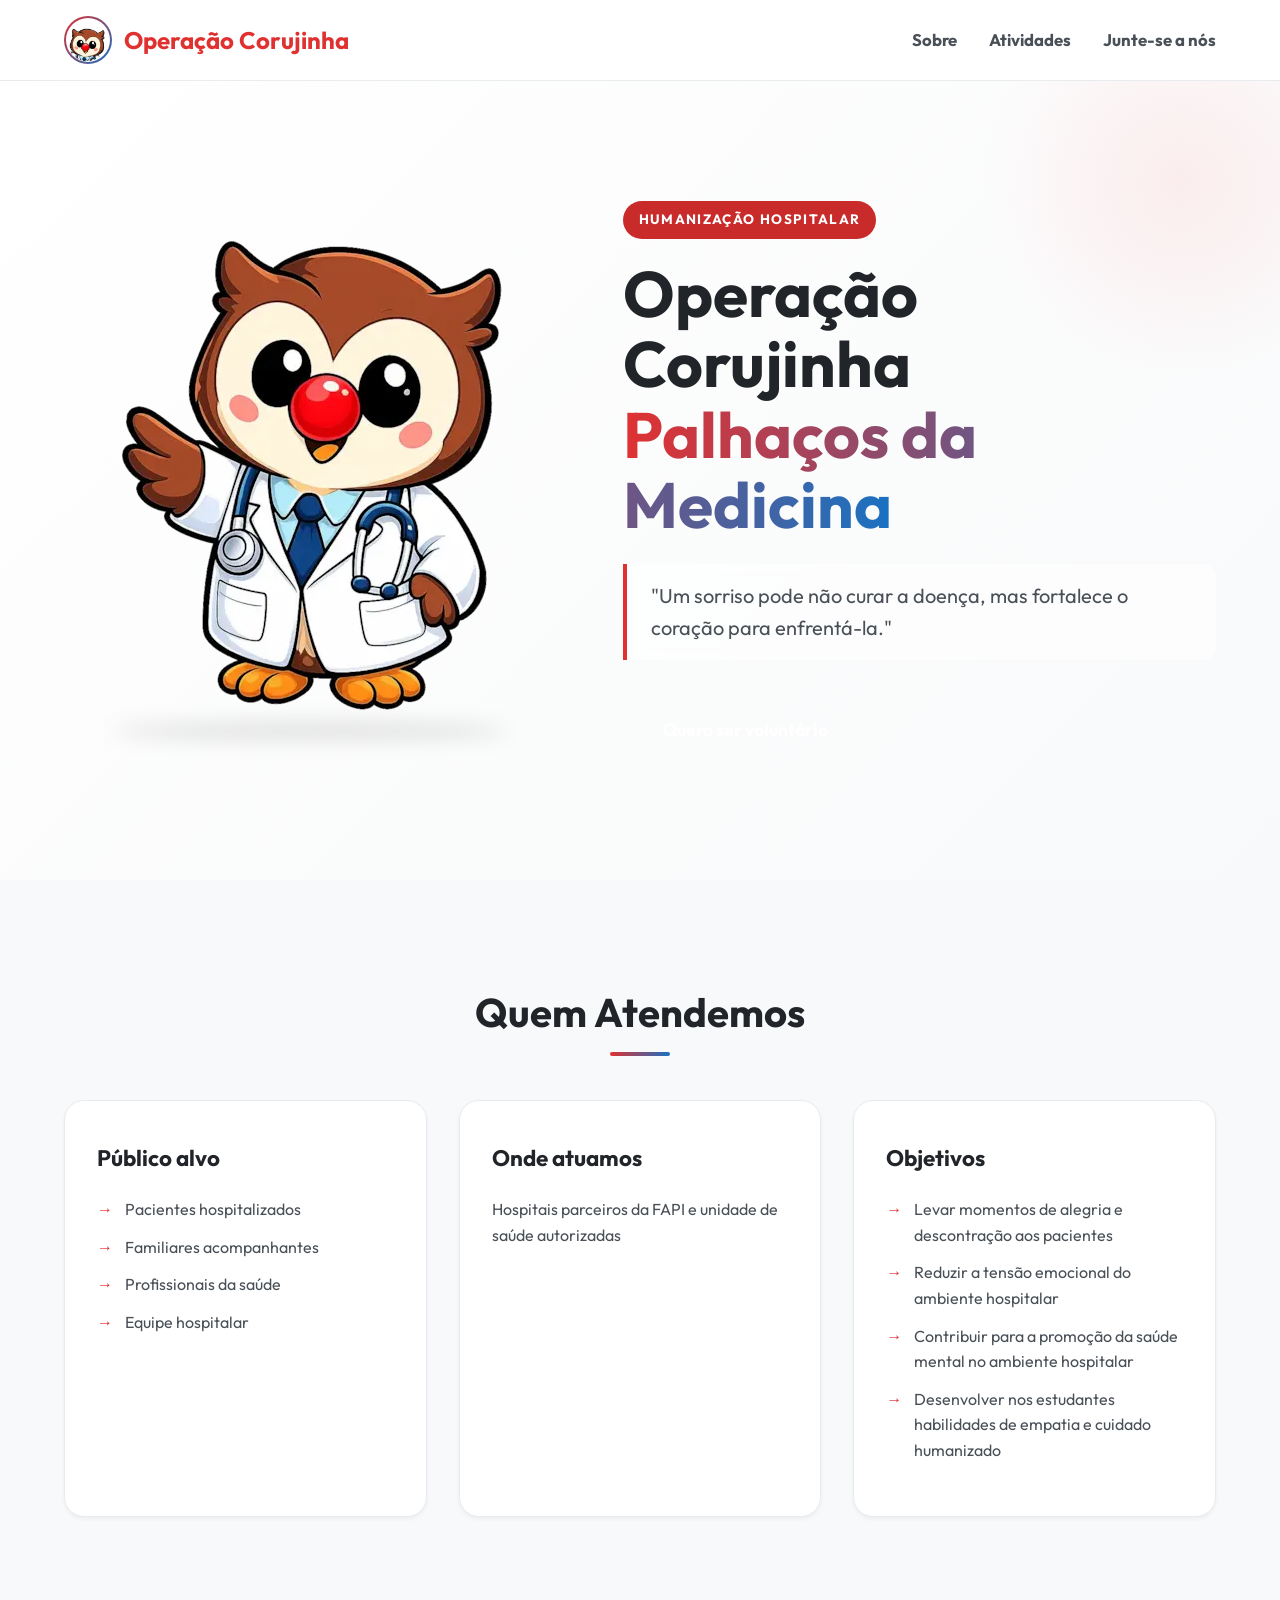
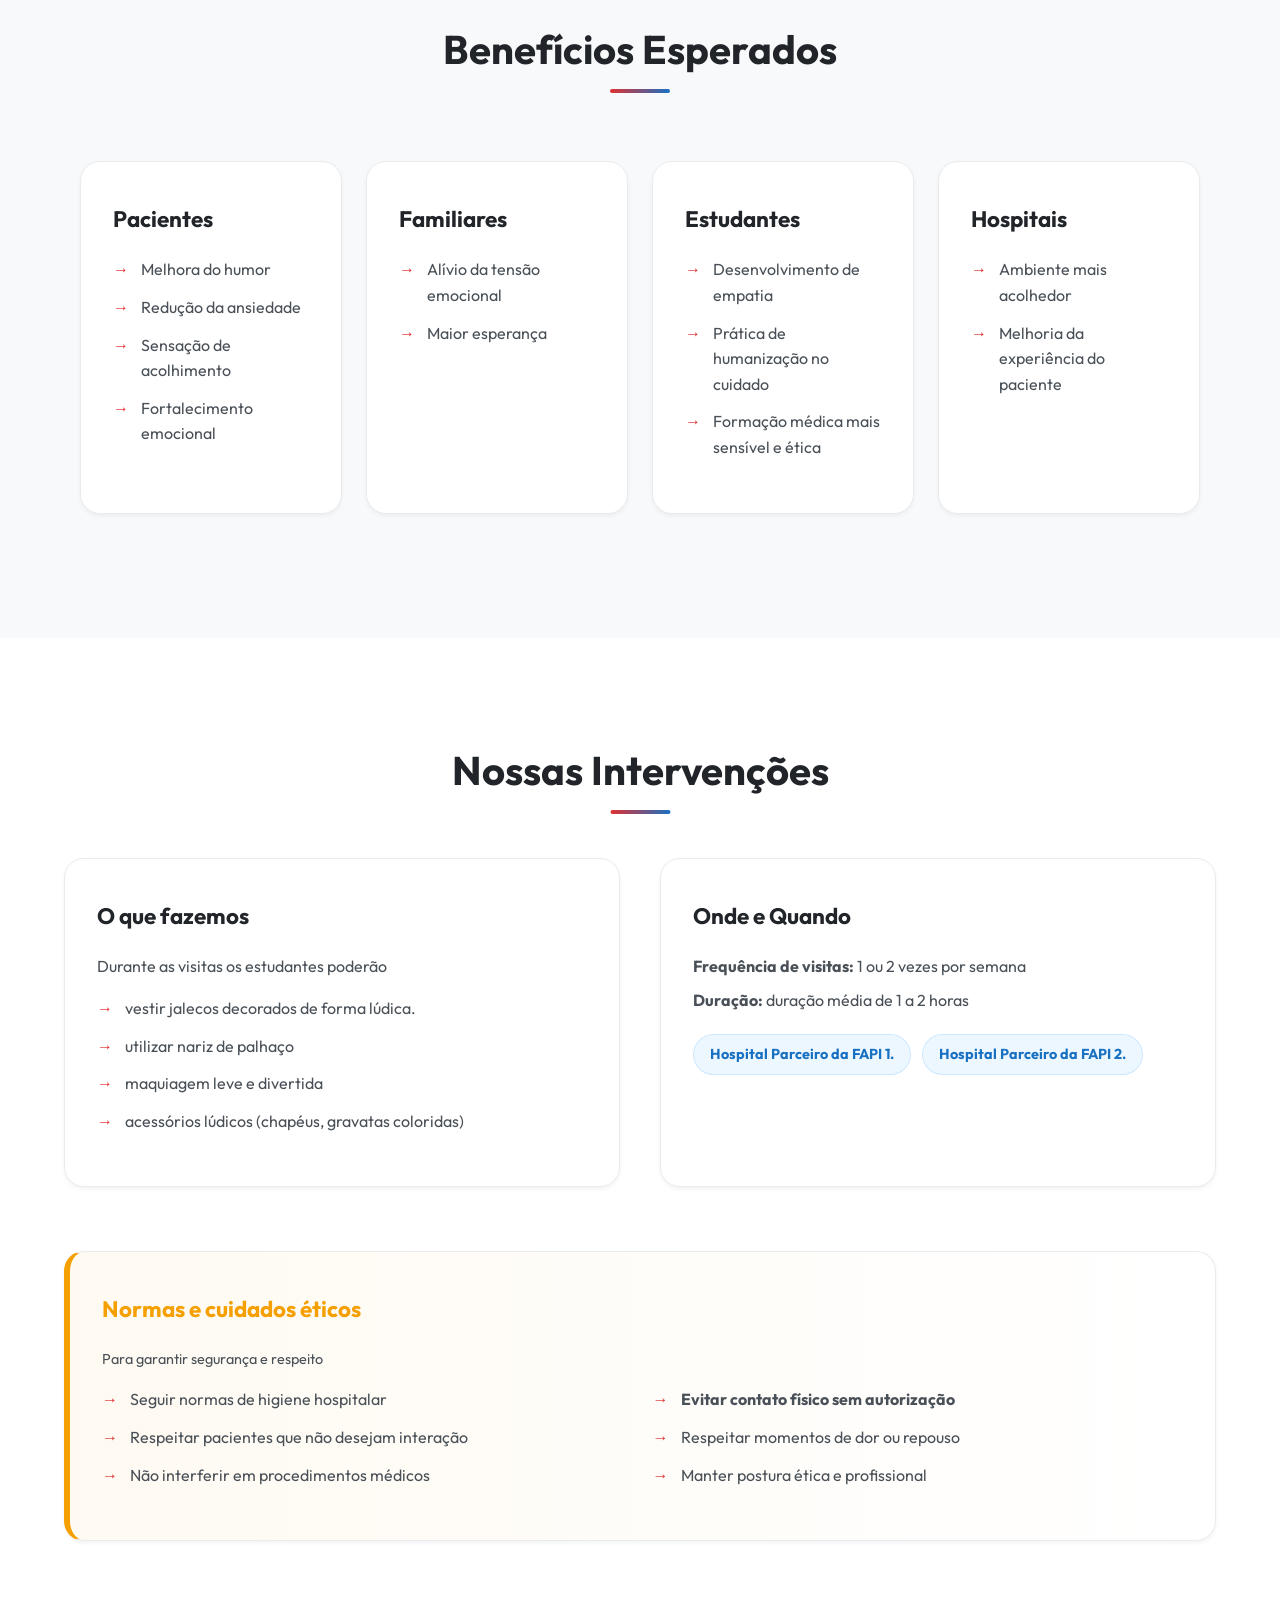
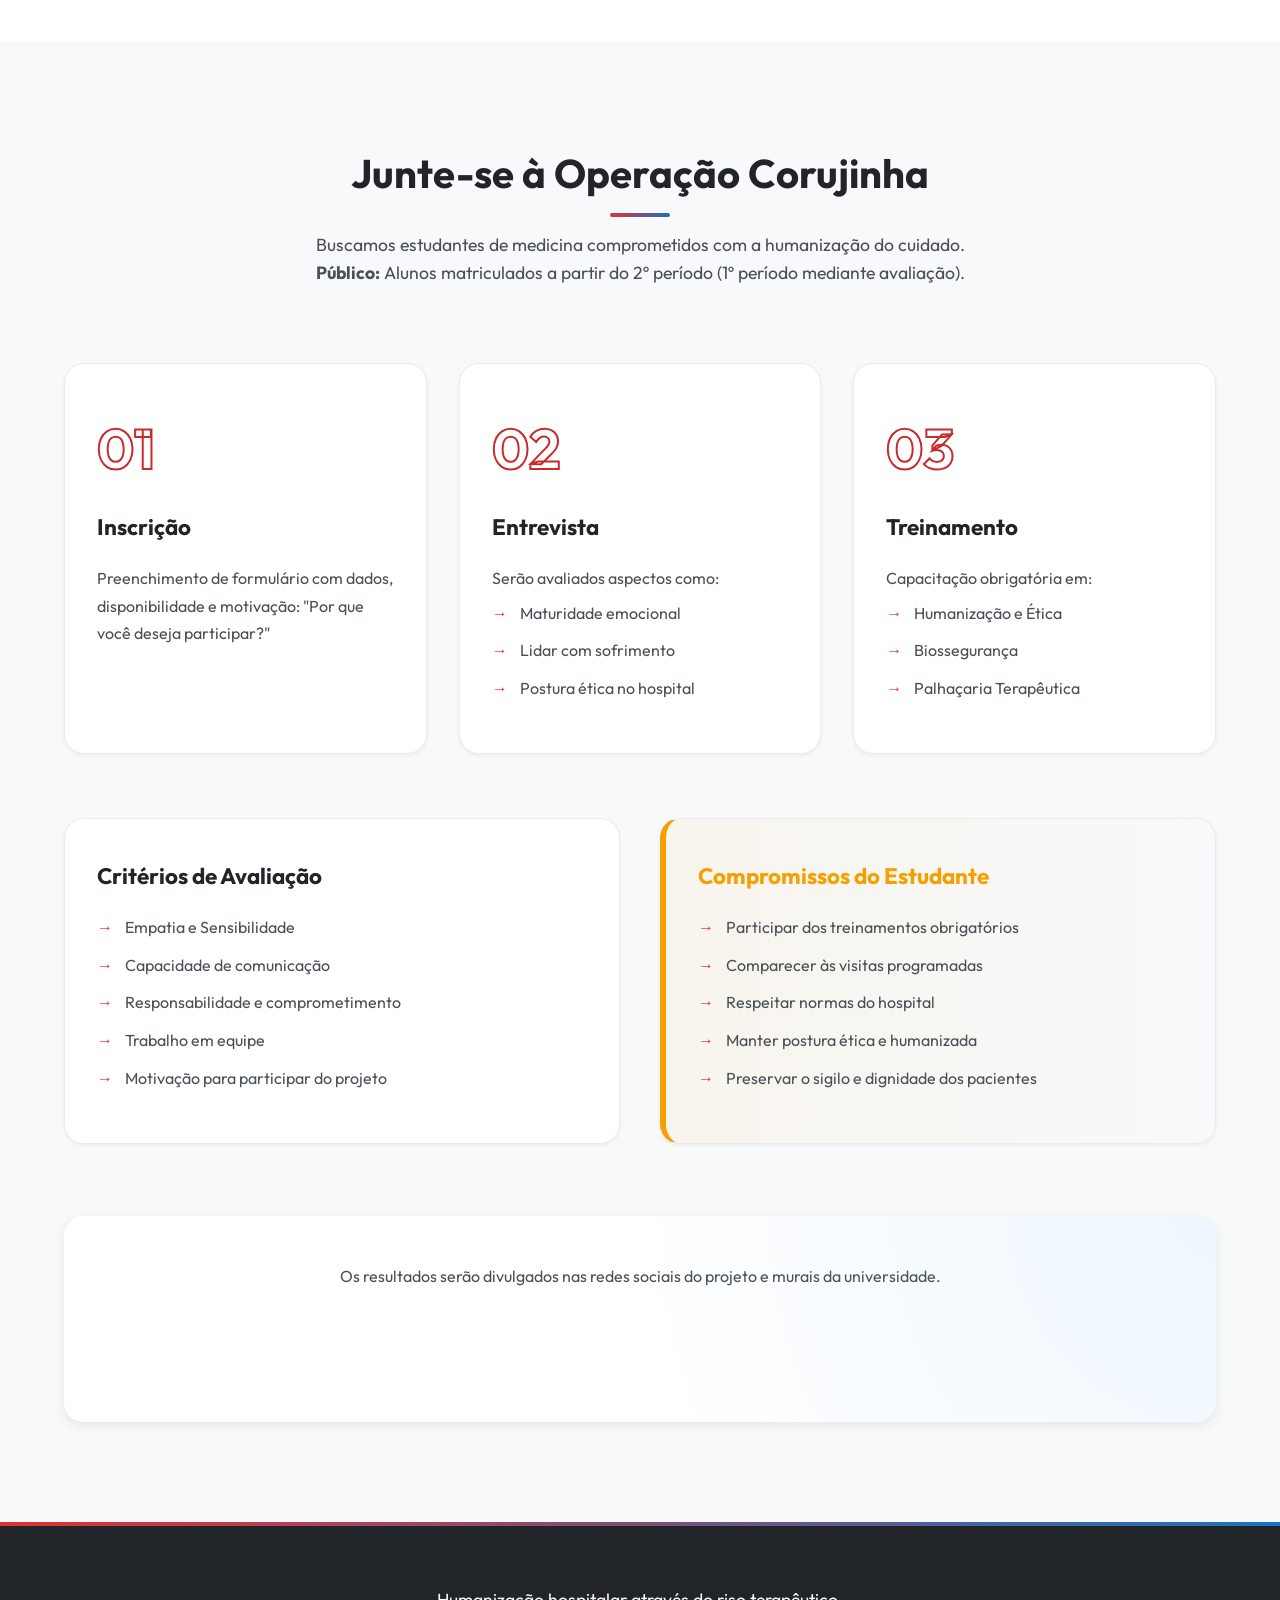
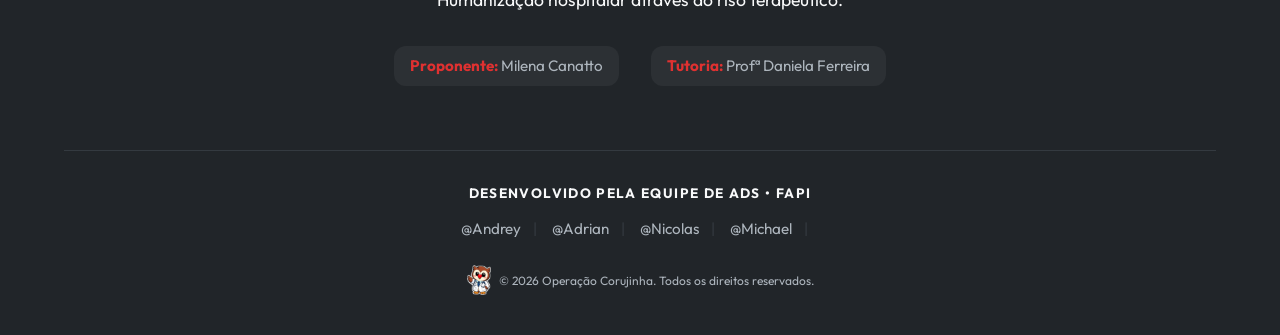
==== commit d4f7d92a: "feat: Favicon e fallback em png. Muda logo na navbar" ====
--- a/index.html
+++ b/index.html
@@ -4,6 +4,16 @@
 <head>
     <title>Operação Corujinha | Palhaços da Medicina</title>
     <meta charset="UTF-8">
+
+<!--    Favicon padrão -->
+    <link rel="icon" type="image/x-icon" href="assets/img/favicon.ico?v=1">
+
+<!--    Fallback para PNG -->
+    <link rel="icon" type="image/png" sizes="32x32" href="assets/img/favicon-32x32.png">
+
+    <!--    Icone quando o site for salvo na tela inicial -->
+    <link rel="apple-touch-icon" sizes="180x180" href="assets/img/apple-touch-icon.png">
+
     <!--  Cache para github pages   -->
     <meta http-equiv="Cache-Control" content="max-age=31536000, public">
     <!-- Meta Tags-->
@@ -15,9 +25,9 @@
     <link rel="preload" href="assets/fonts/outfit-v15-latin-regular.woff2" as="font" type="font/woff2" crossorigin>
     <link rel="preload" href="assets/fonts/outfit-v15-latin-700.woff2" as="font" type="font/woff2" crossorigin>
     <!-- CSS -->
-    <link rel="preload" href="style.min.css" as="style" onload="this.onload=null;this.rel='stylesheet'">
+    <link rel="preload" href="style.css" as="style" onload="this.onload=null;this.rel='stylesheet'">
     <noscript>
-        <link rel="stylesheet" href="style.min.css">
+        <link rel="stylesheet" href="style.css">
     </noscript>
     <link rel="preload" as="image" href="assets/logo_corujinha_semcontorno.webp" type="image/webp">
 
@@ -97,7 +107,7 @@
 <nav class="navbar">
     <div class="container navbar-container">
         <a href="index.html" target="_parent" class="navbar-brand">
-            <img src="assets/logo_corujinha36x40.webp" height="44" width="36" fetchpriority="high" alt="Logo Operação Corujinha">
+            <img src="assets/logo_corujinha_semcontorno-logo.webp" height="150" width="150" fetchpriority="high" alt="Logo Operação Corujinha">
             <span class="text-brand">Operação Corujinha</span>
         </a>
         <div class="nav-links">
--- a/style.css
+++ b/style.css
@@ -0,0 +1,761 @@
+@font-face {
+    font-family: 'Outfit';
+    src: url('assets/fonts/outfit-v15-latin-regular.woff2') format('woff2');
+    font-weight: 400;
+    font-style: normal;
+    font-display: swap;
+}
+
+@font-face {
+    font-family: 'Outfit';
+    src: url('assets/fonts/outfit-v15-latin-700.woff2') format('woff2');
+    font-weight: 700;
+    font-style: normal;
+    font-display: swap;
+}
+
+/* Adicione os outros pesos (300, 500, 600, 800) se estiver usando */
+
+/* =========================================
+   1. VARIÁVEIS (Design Tokens)
+   ========================================= */
+:root {
+    --color-primary: #E03131; /* Electric Blood */
+    --color-primary-hover: #FA5252;
+    --color-primary-disable: #9C7F7D;
+    --color-secondary: #1971C2; /* Haddock’s Sweater */
+    --color-primary-light: #c92a2a /* Peri Peri*/;
+    --color-primary-dark: #E03131;
+
+    --color-bg-main: #F8F9FA;
+    --color-bg-white: #FFFFFF;
+    --color-text-dark: #212529;
+    --color-text-muted: #495057;
+    --color-border: #E9ECEF;
+
+    --color-warning: #F59F00;
+    --color-warning-border: #FFD43B;
+
+    --color-footer-bg: #212529;
+    --color-footer-text: #ADB5BD;
+    --color-footer-highlight: #F8F9FA;
+    --color-footer-border: #343A40;
+
+    --font-main: 'Outfit', sans-serif;
+    --shadow-sm: 0 2px 4px rgba(0, 0, 0, 0.05);
+    --shadow-md: 0 4px 12px rgba(0, 0, 0, 0.08);
+    --shadow-lg: 0 12px 24px rgba(0, 0, 0, 0.12);
+    --radius-md: 12px;
+    --radius-lg: 20px;
+    --radius-full: 9999px;
+}
+
+/* =========================================
+   2. RESET E BASE
+   ========================================= */
+* {
+    margin: 0;
+    padding: 0;
+    box-sizing: border-box;
+}
+
+body {
+    font-family: var(--font-main), serif;
+    background-color: var(--color-bg-main);
+    color: var(--color-text-dark);
+    line-height: 1.6;
+    scroll-behavior: smooth;
+    overflow-x: hidden;
+}
+
+object {
+    width: 100%;
+    display: block;
+    border: none;
+    overflow: hidden;
+    transition: height 0.3s ease;
+}
+
+::selection {
+    background-color: var(--color-primary-light);
+    color: var(--color-primary-dark);
+}
+
+/* =========================================
+   3. UTILITÁRIOS E LAYOUT
+   ========================================= */
+.container {
+    max-width: 1200px;
+    margin: 0 auto;
+    padding: 0 24px;
+}
+
+.text-brand {
+    color: var(--color-primary);
+}
+
+.text-secondary {
+    color: var(--color-secondary);
+}
+
+.section {
+    padding: 100px 0;
+}
+
+.section-light {
+    background-color: var(--color-bg-main);
+}
+
+.section-white {
+    background-color: var(--color-bg-white);
+}
+
+.section-title {
+    font-size: 2.5rem;
+    font-weight: 800;
+    color: var(--color-text-dark);
+    text-align: center;
+    margin-bottom: 56px;
+    position: relative;
+    display: inline-block;
+    left: 50%;
+    transform: translateX(-50%);
+}
+
+.section-title::after {
+    content: '';
+    position: absolute;
+    bottom: -12px;
+    left: 50%;
+    transform: translateX(-50%);
+    width: 60px;
+    height: 4px;
+    background: linear-gradient(90deg, var(--color-primary), var(--color-secondary));
+    border-radius: var(--radius-full);
+}
+
+.section-subtitle {
+    text-align: center;
+    color: var(--color-text-muted);
+    font-size: 1.1rem;
+    max-width: 700px;
+    margin: -30px auto 50px;
+}
+
+/* =========================================
+   4. COMPONENTES: NAVBAR
+   ========================================= */
+.navbar {
+    background: rgba(255, 255, 255, 0.9);
+    backdrop-filter: blur(10px);
+    border-bottom: 1px solid var(--color-border);
+    padding: 16px 0;
+    width: 100%;
+}
+
+.navbar-container {
+    display: flex;
+    justify-content: space-between;
+    align-items: center;
+    width: 100%;
+}
+
+.navbar-brand {
+    display: flex;
+    align-items: center;
+    gap: 12px;
+    font-weight: 800;
+    font-size: 1.5rem;
+    text-decoration: none;
+    color: var(--color-text-dark);
+}
+
+.navbar-brand img {
+    aspect-ratio: 16/9;
+    height: 48px;
+    width: 48px;
+    border-radius: 50%;
+    border: 2px solid transparent;
+    background: linear-gradient(var(--color-bg-white), var(--color-bg-white)) padding-box,
+    linear-gradient(135deg, var(--color-primary), var(--color-secondary)) border-box;
+    object-fit: contain;
+}
+
+.nav-links {
+    display: flex;
+    gap: 32px;
+}
+
+.nav-links a {
+    text-decoration: none;
+    color: var(--color-text-muted);
+    font-weight: 600;
+    font-size: 1.05rem;
+    transition: color 0.3s ease;
+    position: relative;
+}
+
+.nav-links a::after {
+    content: '';
+    position: absolute;
+    bottom: -4px;
+    left: 0;
+    width: 0;
+    height: 2px;
+    background: var(--color-primary);
+    transition: width 0.3s ease;
+}
+
+.nav-links a:hover {
+    color: var(--color-primary);
+}
+
+.nav-links a:hover::after {
+    width: 100%;
+}
+
+/* =========================================
+   5. COMPONENTES: HERO SECTION
+   ========================================= */
+.hero {
+    background: linear-gradient(135deg, var(--color-bg-white) 0%, var(--color-bg-main) 100%);
+    padding: 120px 0;
+    position: relative;
+    overflow: hidden;
+}
+
+.hero::before {
+    content: '';
+    position: absolute;
+    top: -100px;
+    right: -100px;
+    width: 400px;
+    height: 400px;
+    background: radial-gradient(circle, rgba(255, 107, 107, 0.1) 0%, rgba(255, 255, 255, 0) 70%);
+    border-radius: 50%;
+    z-index: 0;
+}
+
+.hero-content {
+    display: flex;
+    align-items: center;
+    gap: 64px;
+    position: relative;
+    z-index: 1;
+}
+
+.hero-text {
+    flex: 1.2;
+}
+
+.hero-tag {
+    display: inline-block;
+    background: var(--color-primary-light);
+    color: var(--color-bg-white);
+    font-weight: 700;
+    text-transform: uppercase;
+    font-size: 0.85rem;
+    letter-spacing: 0.1em;
+    padding: 8px 16px;
+    border-radius: var(--radius-full);
+    margin-bottom: 20px;
+}
+
+.hero-text h1 {
+    font-size: 4rem;
+    font-weight: 800;
+    line-height: 1.1;
+    margin: 0 0 24px;
+    color: var(--color-text-dark);
+}
+
+.hero-text h1 .text-brand {
+    background: linear-gradient(90deg, var(--color-primary), var(--color-secondary));
+    -webkit-background-clip: text;
+    -webkit-text-fill-color: transparent;
+}
+
+.hero-quote {
+    font-size: 1.25rem;
+    color: var(--color-text-muted);
+    border-left: 4px solid var(--color-primary);
+    padding: 16px 24px;
+    margin-bottom: 40px;
+    background: rgba(255, 255, 255, 0.6);
+    border-radius: 0 var(--radius-md) var(--radius-md) 0;
+    backdrop-filter: blur(5px);
+    font-weight: 400;
+}
+
+.hero-image {
+    flex: 1;
+    display: flex;
+    justify-content: center;
+    position: relative;
+}
+
+.hero-image::after {
+    content: '';
+    position: absolute;
+    bottom: -20px;
+    width: 80%;
+    height: 20px;
+    background: rgba(0, 0, 0, 0.1);
+    border-radius: 50%;
+    filter: blur(10px);
+}
+
+.hero-image img {
+    aspect-ratio: 400/480;
+    object-fit: contain;
+    width: 100%;
+    height: auto;
+    max-width: 400px;
+    animation: float 6s ease-in-out infinite;
+    position: relative;
+    z-index: 2;
+}
+
+@keyframes float {
+    0% {
+        transform: translateY(0px);
+    }
+    50% {
+        transform: translateY(-20px);
+    }
+    100% {
+        transform: translateY(0px);
+    }
+}
+
+/* =========================================
+   6. COMPONENTES: BOTÕES, CARDS E BADGES
+   ========================================= */
+.btn-primary {
+    background: linear-gradient(135deg, var(--color-primary));
+    color: var(--color-bg-white);
+    padding: 16px 40px;
+    border-radius: var(--radius-full);
+    font-weight: 700;
+    font-size: 1.1rem;
+    text-decoration: none;
+    display: inline-block;
+    transition: transform 0.3s cubic-bezier(0.25, 0.8, 0.25, 1), box-shadow 0.3s cubic-bezier(0.25, 0.8, 0.25, 1);
+    border: none;
+    cursor: pointer;
+}
+
+.btn-primary:hover {
+    transform: translateY(-3px) scale(1.02);
+    box-shadow: 0 8px 25px rgba(255, 107, 107, 0.5);
+}
+
+.btn-primary-disable {
+    background: linear-gradient(135deg, var(--color-text-muted));
+    color: var(--color-bg-white);
+    padding: 16px 40px;
+    border-radius: var(--radius-full);
+    font-weight: 700;
+    font-size: 1.1rem;
+    text-decoration: none;
+    display: inline-block;
+    transition: transform 0.3s cubic-bezier(0.25, 0.8, 0.25, 1), box-shadow 0.3s cubic-bezier(0.25, 0.8, 0.25, 1);
+    border: none;
+    cursor: not-allowed;
+}
+
+.grid-2 {
+    display: grid;
+    grid-template-columns: repeat(auto-fit, minmax(320px, 1fr));
+    gap: 40px;
+}
+
+.grid-3 {
+    display: grid;
+    grid-template-columns: repeat(auto-fit, minmax(300px, 1fr));
+    gap: 32px;
+}
+
+.grid-4 {
+    display: grid;
+    grid-template-columns: repeat(auto-fit, minmax(240px, 1fr));
+    gap: 24px;
+}
+
+.card {
+    background-color: var(--color-bg-white);
+    border: 1px solid var(--color-border);
+    border-radius: var(--radius-lg);
+    padding: 40px 32px;
+    box-shadow: var(--shadow-sm);
+    transition: transform 0.4s cubic-bezier(0.165, 0.84, 0.44, 1),
+    box-shadow 0.4s cubic-bezier(0.165, 0.84, 0.44, 1);
+    position: relative;
+    overflow: hidden;
+}
+
+.card:hover {
+    transform: translateY(-8px);
+    box-shadow: var(--shadow-lg);
+    border-color: transparent;
+}
+
+.card::before {
+    content: '';
+    position: absolute;
+    top: 0;
+    left: 0;
+    width: 100%;
+    height: 4px;
+    background: linear-gradient(90deg, var(--color-primary), var(--color-secondary));
+    transform: scaleX(0);
+    transform-origin: left;
+    transition: transform 0.4s ease;
+}
+
+.card:hover::before {
+    transform: scaleX(1);
+}
+
+.card-title {
+    font-size: 1.4rem;
+    font-weight: 800;
+    color: var(--color-text-dark);
+    margin-bottom: 20px;
+    display: flex;
+    align-items: center;
+    gap: 12px;
+}
+
+.list-disc {
+    list-style: none;
+}
+
+.list-disc li {
+    margin-bottom: 12px;
+    position: relative;
+    padding-left: 28px;
+    color: var(--color-text-muted);
+}
+
+.list-disc li::before {
+    content: '→';
+    position: absolute;
+    left: 0;
+    color: var(--color-primary);
+    font-weight: bold;
+}
+
+.badge {
+    display: inline-block;
+    background-color: rgba(77, 171, 247, 0.1);
+    color: var(--color-secondary);
+    padding: 8px 16px;
+    border-radius: var(--radius-full);
+    font-size: 0.9rem;
+    font-weight: 700;
+    margin: 4px 8px 8px 0;
+    border: 1px solid rgba(77, 171, 247, 0.2);
+    transition: tranform 0.3s ease;
+}
+
+.badge:hover {
+    background-color: var(--color-secondary);
+    color: var(--color-bg-white);
+}
+
+/* =========================================
+   7. COMPONENTES: FOOTER
+   ========================================= */
+.footer {
+    background-color: var(--color-footer-bg);
+    color: var(--color-footer-text);
+    padding: 64px 0 40px;
+    text-align: center;
+    position: relative;
+}
+
+.footer::before {
+    content: '';
+    position: absolute;
+    top: 0;
+    left: 0;
+    width: 100%;
+    height: 4px;
+    background: linear-gradient(90deg, var(--color-primary), var(--color-secondary));
+}
+
+.footer-main {
+    padding-bottom: 24px;
+}
+
+.footer-tagline {
+    font-size: 1.1rem;
+    color: var(--color-footer-highlight);
+    margin-bottom: 32px;
+    font-weight: 300;
+}
+
+.footer-credits {
+    display: flex;
+    justify-content: center;
+    flex-wrap: wrap;
+    gap: 32px;
+    font-size: 0.95rem;
+}
+
+.footer-credits span {
+    background: rgba(255, 255, 255, 0.05);
+    padding: 8px 16px;
+    border-radius: var(--radius-md);
+}
+
+.footer-credits strong {
+    color: var(--color-primary);
+}
+
+
+.dev-section {
+    border-top: 1px solid var(--color-footer-border);
+    margin-top: 40px;
+    padding-top: 32px;
+    display: flex;
+    flex-direction: column;
+    gap: 12px;
+}
+
+.dev-team {
+    font-size: 0.85rem;
+    text-transform: uppercase;
+    letter-spacing: 0.1em;
+    color: var(--color-footer-highlight);
+    font-weight: 700;
+}
+
+.student-names {
+    font-size: 0.95rem;
+    color: var(--color-footer-text);
+}
+
+.student-names span {
+    margin: 0 12px;
+    color: var(--color-footer-border);
+}
+
+.student-names a {
+    color: var(--color-footer-text);
+    text-decoration: none;
+    font-weight: 500;
+    transition: color 0.3s ease;
+}
+
+.student-names a:hover {
+    color: var(--color-secondary);
+}
+
+.direitos {
+    font-size: 0.75rem;
+    color: var(--color-footer-text);
+    margin-top: 12px;
+    display: flex;
+    align-items: center;
+    justify-content: center;
+    gap: 8px;
+}
+
+.direitos img {
+    width: 24px;
+    height: auto;
+    object-fit: contain;
+}
+
+/* =========================================
+   9. UTILITÁRIOS E CLASSES EXTRAS
+   ========================================= */
+.text-muted {
+    color: var(--color-text-muted);
+}
+
+.text-sm {
+    font-size: 0.9rem;
+}
+
+.mb-2 {
+    margin-bottom: 8px;
+}
+
+.mb-4 {
+    margin-bottom: 16px;
+}
+
+.mt-8 {
+    margin-top: 32px;
+}
+
+/* Cartões de Alerta (Normas) */
+.card-warning {
+    border-left: 6px solid var(--color-warning);
+    background: linear-gradient(to right, rgba(245, 159, 0, 0.05), transparent);
+}
+
+.card-warning .card-title {
+    color: var(--color-warning);
+}
+
+.text-warning {
+    color: var(--color-warning);
+    font-weight: 700;
+}
+
+/* Etapas do Processo Seletivo */
+.step-number {
+    font-size: 3.5rem;
+    font-weight: 800;
+    display: block;
+    margin-bottom: 16px;
+    color: transparent;
+    -webkit-text-stroke: 2px var(--color-primary-light);
+    transition: color 0.3s ease;
+}
+
+.card:hover .step-number {
+    color: var(--color-primary-light);
+    -webkit-text-stroke: 0;
+}
+
+.step-text {
+    color: var(--color-text-muted);
+    font-size: 1rem;
+    line-height: 1.7;
+}
+
+.cta-container {
+    text-align: center;
+    margin-top: 72px;
+    padding: 48px;
+    background: var(--color-bg-white);
+    border-radius: var(--radius-lg);
+    box-shadow: var(--shadow-md);
+    position: relative;
+    overflow: hidden;
+}
+
+.cta-container::before {
+    content: '';
+    position: absolute;
+    top: 0;
+    left: 0;
+    width: 100%;
+    height: 100%;
+    background: radial-gradient(circle at top right, rgba(77, 171, 247, 0.1), transparent 50%);
+    pointer-events: none;
+}
+
+.cta-hint {
+    margin-bottom: 24px;
+    color: var(--color-text-muted);
+    font-size: 1rem;
+}
+
+
+/* =========================================
+   8. MEDIA QUERIES (Responsividade Mobile)
+   ========================================= */
+@media (max-width: 992px) {
+
+    .btn-primary-disable {
+        background:  var(--color-text-muted);
+        color: var(--color-bg-white);
+        padding: 16px 40px;
+        border-radius: var(--radius-full);
+        font-weight: 700;
+        font-size: 1rem;
+        text-decoration: none;
+        display: inline-block;
+        border: none;
+        cursor: not-allowed;
+    }
+    .hero-content {
+        gap: 40px;
+    }
+
+    .hero-text h1 {
+        font-size: 3rem;
+    }
+
+    .hero-image img {
+        max-width: 150px;
+    }
+
+    .section-title {
+        font-size: 2rem;
+    }
+}
+
+@media (max-width: 768px) {
+
+    .btn-primary-disable {
+        background:  var(--color-text-muted);
+        color: var(--color-bg-white);
+        padding: 12px 20px;
+        border-radius: var(--radius-full);
+        font-weight: 700;
+        font-size: 0.75rem;
+        text-decoration: none;
+        display: inline-block;
+        border: none;
+        cursor: not-allowed;
+    }
+
+    .section {
+        padding: 60px 0;
+    }
+
+    .container {
+        padding: 0 20px;
+    }
+
+    .navbar-container {
+        flex-direction: column;
+        gap: 16px;
+    }
+
+    .nav-links {
+        flex-wrap: wrap;
+        justify-content: center;
+        gap: 16px;
+    }
+
+    .hero {
+        padding: 60px 0;
+    }
+
+    .hero-content {
+        flex-direction: column;
+        text-align: center;
+    }
+
+    .hero-quote {
+        border-left: none;
+        border-top: 4px solid var(--color-primary);
+        border-radius: 0 0 var(--radius-md) var(--radius-md);
+        text-align: center;
+    }
+
+    .hero-text h1 {
+        font-size: 2.5rem;
+    }
+
+    .hero-image img {
+        max-width: 150px;
+    }
+
+    .footer-credits {
+        flex-direction: column;
+        gap: 16px;
+    }
+
+    .student-names span {
+        margin: 0 6px;
+    }
+}
--- a/style.css
+++ b/style.css
@@ -0,0 +1,761 @@
+@font-face {
+    font-family: 'Outfit';
+    src: url('assets/fonts/outfit-v15-latin-regular.woff2') format('woff2');
+    font-weight: 400;
+    font-style: normal;
+    font-display: swap;
+}
+
+@font-face {
+    font-family: 'Outfit';
+    src: url('assets/fonts/outfit-v15-latin-700.woff2') format('woff2');
+    font-weight: 700;
+    font-style: normal;
+    font-display: swap;
+}
+
+/* Adicione os outros pesos (300, 500, 600, 800) se estiver usando */
+
+/* =========================================
+   1. VARIÁVEIS (Design Tokens)
+   ========================================= */
+:root {
+    --color-primary: #E03131; /* Electric Blood */
+    --color-primary-hover: #FA5252;
+    --color-primary-disable: #9C7F7D;
+    --color-secondary: #1971C2; /* Haddock’s Sweater */
+    --color-primary-light: #c92a2a /* Peri Peri*/;
+    --color-primary-dark: #E03131;
+
+    --color-bg-main: #F8F9FA;
+    --color-bg-white: #FFFFFF;
+    --color-text-dark: #212529;
+    --color-text-muted: #495057;
+    --color-border: #E9ECEF;
+
+    --color-warning: #F59F00;
+    --color-warning-border: #FFD43B;
+
+    --color-footer-bg: #212529;
+    --color-footer-text: #ADB5BD;
+    --color-footer-highlight: #F8F9FA;
+    --color-footer-border: #343A40;
+
+    --font-main: 'Outfit', sans-serif;
+    --shadow-sm: 0 2px 4px rgba(0, 0, 0, 0.05);
+    --shadow-md: 0 4px 12px rgba(0, 0, 0, 0.08);
+    --shadow-lg: 0 12px 24px rgba(0, 0, 0, 0.12);
+    --radius-md: 12px;
+    --radius-lg: 20px;
+    --radius-full: 9999px;
+}
+
+/* =========================================
+   2. RESET E BASE
+   ========================================= */
+* {
+    margin: 0;
+    padding: 0;
+    box-sizing: border-box;
+}
+
+body {
+    font-family: var(--font-main), serif;
+    background-color: var(--color-bg-main);
+    color: var(--color-text-dark);
+    line-height: 1.6;
+    scroll-behavior: smooth;
+    overflow-x: hidden;
+}
+
+object {
+    width: 100%;
+    display: block;
+    border: none;
+    overflow: hidden;
+    transition: height 0.3s ease;
+}
+
+::selection {
+    background-color: var(--color-primary-light);
+    color: var(--color-primary-dark);
+}
+
+/* =========================================
+   3. UTILITÁRIOS E LAYOUT
+   ========================================= */
+.container {
+    max-width: 1200px;
+    margin: 0 auto;
+    padding: 0 24px;
+}
+
+.text-brand {
+    color: var(--color-primary);
+}
+
+.text-secondary {
+    color: var(--color-secondary);
+}
+
+.section {
+    padding: 100px 0;
+}
+
+.section-light {
+    background-color: var(--color-bg-main);
+}
+
+.section-white {
+    background-color: var(--color-bg-white);
+}
+
+.section-title {
+    font-size: 2.5rem;
+    font-weight: 800;
+    color: var(--color-text-dark);
+    text-align: center;
+    margin-bottom: 56px;
+    position: relative;
+    display: inline-block;
+    left: 50%;
+    transform: translateX(-50%);
+}
+
+.section-title::after {
+    content: '';
+    position: absolute;
+    bottom: -12px;
+    left: 50%;
+    transform: translateX(-50%);
+    width: 60px;
+    height: 4px;
+    background: linear-gradient(90deg, var(--color-primary), var(--color-secondary));
+    border-radius: var(--radius-full);
+}
+
+.section-subtitle {
+    text-align: center;
+    color: var(--color-text-muted);
+    font-size: 1.1rem;
+    max-width: 700px;
+    margin: -30px auto 50px;
+}
+
+/* =========================================
+   4. COMPONENTES: NAVBAR
+   ========================================= */
+.navbar {
+    background: rgba(255, 255, 255, 0.9);
+    backdrop-filter: blur(10px);
+    border-bottom: 1px solid var(--color-border);
+    padding: 16px 0;
+    width: 100%;
+}
+
+.navbar-container {
+    display: flex;
+    justify-content: space-between;
+    align-items: center;
+    width: 100%;
+}
+
+.navbar-brand {
+    display: flex;
+    align-items: center;
+    gap: 12px;
+    font-weight: 800;
+    font-size: 1.5rem;
+    text-decoration: none;
+    color: var(--color-text-dark);
+}
+
+.navbar-brand img {
+    aspect-ratio: 16/9;
+    height: 48px;
+    width: 48px;
+    border-radius: 50%;
+    border: 2px solid transparent;
+    background: linear-gradient(var(--color-bg-white), var(--color-bg-white)) padding-box,
+    linear-gradient(135deg, var(--color-primary), var(--color-secondary)) border-box;
+    object-fit: contain;
+}
+
+.nav-links {
+    display: flex;
+    gap: 32px;
+}
+
+.nav-links a {
+    text-decoration: none;
+    color: var(--color-text-muted);
+    font-weight: 600;
+    font-size: 1.05rem;
+    transition: color 0.3s ease;
+    position: relative;
+}
+
+.nav-links a::after {
+    content: '';
+    position: absolute;
+    bottom: -4px;
+    left: 0;
+    width: 0;
+    height: 2px;
+    background: var(--color-primary);
+    transition: width 0.3s ease;
+}
+
+.nav-links a:hover {
+    color: var(--color-primary);
+}
+
+.nav-links a:hover::after {
+    width: 100%;
+}
+
+/* =========================================
+   5. COMPONENTES: HERO SECTION
+   ========================================= */
+.hero {
+    background: linear-gradient(135deg, var(--color-bg-white) 0%, var(--color-bg-main) 100%);
+    padding: 120px 0;
+    position: relative;
+    overflow: hidden;
+}
+
+.hero::before {
+    content: '';
+    position: absolute;
+    top: -100px;
+    right: -100px;
+    width: 400px;
+    height: 400px;
+    background: radial-gradient(circle, rgba(255, 107, 107, 0.1) 0%, rgba(255, 255, 255, 0) 70%);
+    border-radius: 50%;
+    z-index: 0;
+}
+
+.hero-content {
+    display: flex;
+    align-items: center;
+    gap: 64px;
+    position: relative;
+    z-index: 1;
+}
+
+.hero-text {
+    flex: 1.2;
+}
+
+.hero-tag {
+    display: inline-block;
+    background: var(--color-primary-light);
+    color: var(--color-bg-white);
+    font-weight: 700;
+    text-transform: uppercase;
+    font-size: 0.85rem;
+    letter-spacing: 0.1em;
+    padding: 8px 16px;
+    border-radius: var(--radius-full);
+    margin-bottom: 20px;
+}
+
+.hero-text h1 {
+    font-size: 4rem;
+    font-weight: 800;
+    line-height: 1.1;
+    margin: 0 0 24px;
+    color: var(--color-text-dark);
+}
+
+.hero-text h1 .text-brand {
+    background: linear-gradient(90deg, var(--color-primary), var(--color-secondary));
+    -webkit-background-clip: text;
+    -webkit-text-fill-color: transparent;
+}
+
+.hero-quote {
+    font-size: 1.25rem;
+    color: var(--color-text-muted);
+    border-left: 4px solid var(--color-primary);
+    padding: 16px 24px;
+    margin-bottom: 40px;
+    background: rgba(255, 255, 255, 0.6);
+    border-radius: 0 var(--radius-md) var(--radius-md) 0;
+    backdrop-filter: blur(5px);
+    font-weight: 400;
+}
+
+.hero-image {
+    flex: 1;
+    display: flex;
+    justify-content: center;
+    position: relative;
+}
+
+.hero-image::after {
+    content: '';
+    position: absolute;
+    bottom: -20px;
+    width: 80%;
+    height: 20px;
+    background: rgba(0, 0, 0, 0.1);
+    border-radius: 50%;
+    filter: blur(10px);
+}
+
+.hero-image img {
+    aspect-ratio: 400/480;
+    object-fit: contain;
+    width: 100%;
+    height: auto;
+    max-width: 400px;
+    animation: float 6s ease-in-out infinite;
+    position: relative;
+    z-index: 2;
+}
+
+@keyframes float {
+    0% {
+        transform: translateY(0px);
+    }
+    50% {
+        transform: translateY(-20px);
+    }
+    100% {
+        transform: translateY(0px);
+    }
+}
+
+/* =========================================
+   6. COMPONENTES: BOTÕES, CARDS E BADGES
+   ========================================= */
+.btn-primary {
+    background: linear-gradient(135deg, var(--color-primary));
+    color: var(--color-bg-white);
+    padding: 16px 40px;
+    border-radius: var(--radius-full);
+    font-weight: 700;
+    font-size: 1.1rem;
+    text-decoration: none;
+    display: inline-block;
+    transition: transform 0.3s cubic-bezier(0.25, 0.8, 0.25, 1), box-shadow 0.3s cubic-bezier(0.25, 0.8, 0.25, 1);
+    border: none;
+    cursor: pointer;
+}
+
+.btn-primary:hover {
+    transform: translateY(-3px) scale(1.02);
+    box-shadow: 0 8px 25px rgba(255, 107, 107, 0.5);
+}
+
+.btn-primary-disable {
+    background: linear-gradient(135deg, var(--color-text-muted));
+    color: var(--color-bg-white);
+    padding: 16px 40px;
+    border-radius: var(--radius-full);
+    font-weight: 700;
+    font-size: 1.1rem;
+    text-decoration: none;
+    display: inline-block;
+    transition: transform 0.3s cubic-bezier(0.25, 0.8, 0.25, 1), box-shadow 0.3s cubic-bezier(0.25, 0.8, 0.25, 1);
+    border: none;
+    cursor: not-allowed;
+}
+
+.grid-2 {
+    display: grid;
+    grid-template-columns: repeat(auto-fit, minmax(320px, 1fr));
+    gap: 40px;
+}
+
+.grid-3 {
+    display: grid;
+    grid-template-columns: repeat(auto-fit, minmax(300px, 1fr));
+    gap: 32px;
+}
+
+.grid-4 {
+    display: grid;
+    grid-template-columns: repeat(auto-fit, minmax(240px, 1fr));
+    gap: 24px;
+}
+
+.card {
+    background-color: var(--color-bg-white);
+    border: 1px solid var(--color-border);
+    border-radius: var(--radius-lg);
+    padding: 40px 32px;
+    box-shadow: var(--shadow-sm);
+    transition: transform 0.4s cubic-bezier(0.165, 0.84, 0.44, 1),
+    box-shadow 0.4s cubic-bezier(0.165, 0.84, 0.44, 1);
+    position: relative;
+    overflow: hidden;
+}
+
+.card:hover {
+    transform: translateY(-8px);
+    box-shadow: var(--shadow-lg);
+    border-color: transparent;
+}
+
+.card::before {
+    content: '';
+    position: absolute;
+    top: 0;
+    left: 0;
+    width: 100%;
+    height: 4px;
+    background: linear-gradient(90deg, var(--color-primary), var(--color-secondary));
+    transform: scaleX(0);
+    transform-origin: left;
+    transition: transform 0.4s ease;
+}
+
+.card:hover::before {
+    transform: scaleX(1);
+}
+
+.card-title {
+    font-size: 1.4rem;
+    font-weight: 800;
+    color: var(--color-text-dark);
+    margin-bottom: 20px;
+    display: flex;
+    align-items: center;
+    gap: 12px;
+}
+
+.list-disc {
+    list-style: none;
+}
+
+.list-disc li {
+    margin-bottom: 12px;
+    position: relative;
+    padding-left: 28px;
+    color: var(--color-text-muted);
+}
+
+.list-disc li::before {
+    content: '→';
+    position: absolute;
+    left: 0;
+    color: var(--color-primary);
+    font-weight: bold;
+}
+
+.badge {
+    display: inline-block;
+    background-color: rgba(77, 171, 247, 0.1);
+    color: var(--color-secondary);
+    padding: 8px 16px;
+    border-radius: var(--radius-full);
+    font-size: 0.9rem;
+    font-weight: 700;
+    margin: 4px 8px 8px 0;
+    border: 1px solid rgba(77, 171, 247, 0.2);
+    transition: tranform 0.3s ease;
+}
+
+.badge:hover {
+    background-color: var(--color-secondary);
+    color: var(--color-bg-white);
+}
+
+/* =========================================
+   7. COMPONENTES: FOOTER
+   ========================================= */
+.footer {
+    background-color: var(--color-footer-bg);
+    color: var(--color-footer-text);
+    padding: 64px 0 40px;
+    text-align: center;
+    position: relative;
+}
+
+.footer::before {
+    content: '';
+    position: absolute;
+    top: 0;
+    left: 0;
+    width: 100%;
+    height: 4px;
+    background: linear-gradient(90deg, var(--color-primary), var(--color-secondary));
+}
+
+.footer-main {
+    padding-bottom: 24px;
+}
+
+.footer-tagline {
+    font-size: 1.1rem;
+    color: var(--color-footer-highlight);
+    margin-bottom: 32px;
+    font-weight: 300;
+}
+
+.footer-credits {
+    display: flex;
+    justify-content: center;
+    flex-wrap: wrap;
+    gap: 32px;
+    font-size: 0.95rem;
+}
+
+.footer-credits span {
+    background: rgba(255, 255, 255, 0.05);
+    padding: 8px 16px;
+    border-radius: var(--radius-md);
+}
+
+.footer-credits strong {
+    color: var(--color-primary);
+}
+
+
+.dev-section {
+    border-top: 1px solid var(--color-footer-border);
+    margin-top: 40px;
+    padding-top: 32px;
+    display: flex;
+    flex-direction: column;
+    gap: 12px;
+}
+
+.dev-team {
+    font-size: 0.85rem;
+    text-transform: uppercase;
+    letter-spacing: 0.1em;
+    color: var(--color-footer-highlight);
+    font-weight: 700;
+}
+
+.student-names {
+    font-size: 0.95rem;
+    color: var(--color-footer-text);
+}
+
+.student-names span {
+    margin: 0 12px;
+    color: var(--color-footer-border);
+}
+
+.student-names a {
+    color: var(--color-footer-text);
+    text-decoration: none;
+    font-weight: 500;
+    transition: color 0.3s ease;
+}
+
+.student-names a:hover {
+    color: var(--color-secondary);
+}
+
+.direitos {
+    font-size: 0.75rem;
+    color: var(--color-footer-text);
+    margin-top: 12px;
+    display: flex;
+    align-items: center;
+    justify-content: center;
+    gap: 8px;
+}
+
+.direitos img {
+    width: 24px;
+    height: auto;
+    object-fit: contain;
+}
+
+/* =========================================
+   9. UTILITÁRIOS E CLASSES EXTRAS
+   ========================================= */
+.text-muted {
+    color: var(--color-text-muted);
+}
+
+.text-sm {
+    font-size: 0.9rem;
+}
+
+.mb-2 {
+    margin-bottom: 8px;
+}
+
+.mb-4 {
+    margin-bottom: 16px;
+}
+
+.mt-8 {
+    margin-top: 32px;
+}
+
+/* Cartões de Alerta (Normas) */
+.card-warning {
+    border-left: 6px solid var(--color-warning);
+    background: linear-gradient(to right, rgba(245, 159, 0, 0.05), transparent);
+}
+
+.card-warning .card-title {
+    color: var(--color-warning);
+}
+
+.text-warning {
+    color: var(--color-warning);
+    font-weight: 700;
+}
+
+/* Etapas do Processo Seletivo */
+.step-number {
+    font-size: 3.5rem;
+    font-weight: 800;
+    display: block;
+    margin-bottom: 16px;
+    color: transparent;
+    -webkit-text-stroke: 2px var(--color-primary-light);
+    transition: color 0.3s ease;
+}
+
+.card:hover .step-number {
+    color: var(--color-primary-light);
+    -webkit-text-stroke: 0;
+}
+
+.step-text {
+    color: var(--color-text-muted);
+    font-size: 1rem;
+    line-height: 1.7;
+}
+
+.cta-container {
+    text-align: center;
+    margin-top: 72px;
+    padding: 48px;
+    background: var(--color-bg-white);
+    border-radius: var(--radius-lg);
+    box-shadow: var(--shadow-md);
+    position: relative;
+    overflow: hidden;
+}
+
+.cta-container::before {
+    content: '';
+    position: absolute;
+    top: 0;
+    left: 0;
+    width: 100%;
+    height: 100%;
+    background: radial-gradient(circle at top right, rgba(77, 171, 247, 0.1), transparent 50%);
+    pointer-events: none;
+}
+
+.cta-hint {
+    margin-bottom: 24px;
+    color: var(--color-text-muted);
+    font-size: 1rem;
+}
+
+
+/* =========================================
+   8. MEDIA QUERIES (Responsividade Mobile)
+   ========================================= */
+@media (max-width: 992px) {
+
+    .btn-primary-disable {
+        background:  var(--color-text-muted);
+        color: var(--color-bg-white);
+        padding: 16px 40px;
+        border-radius: var(--radius-full);
+        font-weight: 700;
+        font-size: 1rem;
+        text-decoration: none;
+        display: inline-block;
+        border: none;
+        cursor: not-allowed;
+    }
+    .hero-content {
+        gap: 40px;
+    }
+
+    .hero-text h1 {
+        font-size: 3rem;
+    }
+
+    .hero-image img {
+        max-width: 150px;
+    }
+
+    .section-title {
+        font-size: 2rem;
+    }
+}
+
+@media (max-width: 768px) {
+
+    .btn-primary-disable {
+        background:  var(--color-text-muted);
+        color: var(--color-bg-white);
+        padding: 12px 20px;
+        border-radius: var(--radius-full);
+        font-weight: 700;
+        font-size: 0.75rem;
+        text-decoration: none;
+        display: inline-block;
+        border: none;
+        cursor: not-allowed;
+    }
+
+    .section {
+        padding: 60px 0;
+    }
+
+    .container {
+        padding: 0 20px;
+    }
+
+    .navbar-container {
+        flex-direction: column;
+        gap: 16px;
+    }
+
+    .nav-links {
+        flex-wrap: wrap;
+        justify-content: center;
+        gap: 16px;
+    }
+
+    .hero {
+        padding: 60px 0;
+    }
+
+    .hero-content {
+        flex-direction: column;
+        text-align: center;
+    }
+
+    .hero-quote {
+        border-left: none;
+        border-top: 4px solid var(--color-primary);
+        border-radius: 0 0 var(--radius-md) var(--radius-md);
+        text-align: center;
+    }
+
+    .hero-text h1 {
+        font-size: 2.5rem;
+    }
+
+    .hero-image img {
+        max-width: 150px;
+    }
+
+    .footer-credits {
+        flex-direction: column;
+        gap: 16px;
+    }
+
+    .student-names span {
+        margin: 0 6px;
+    }
+}
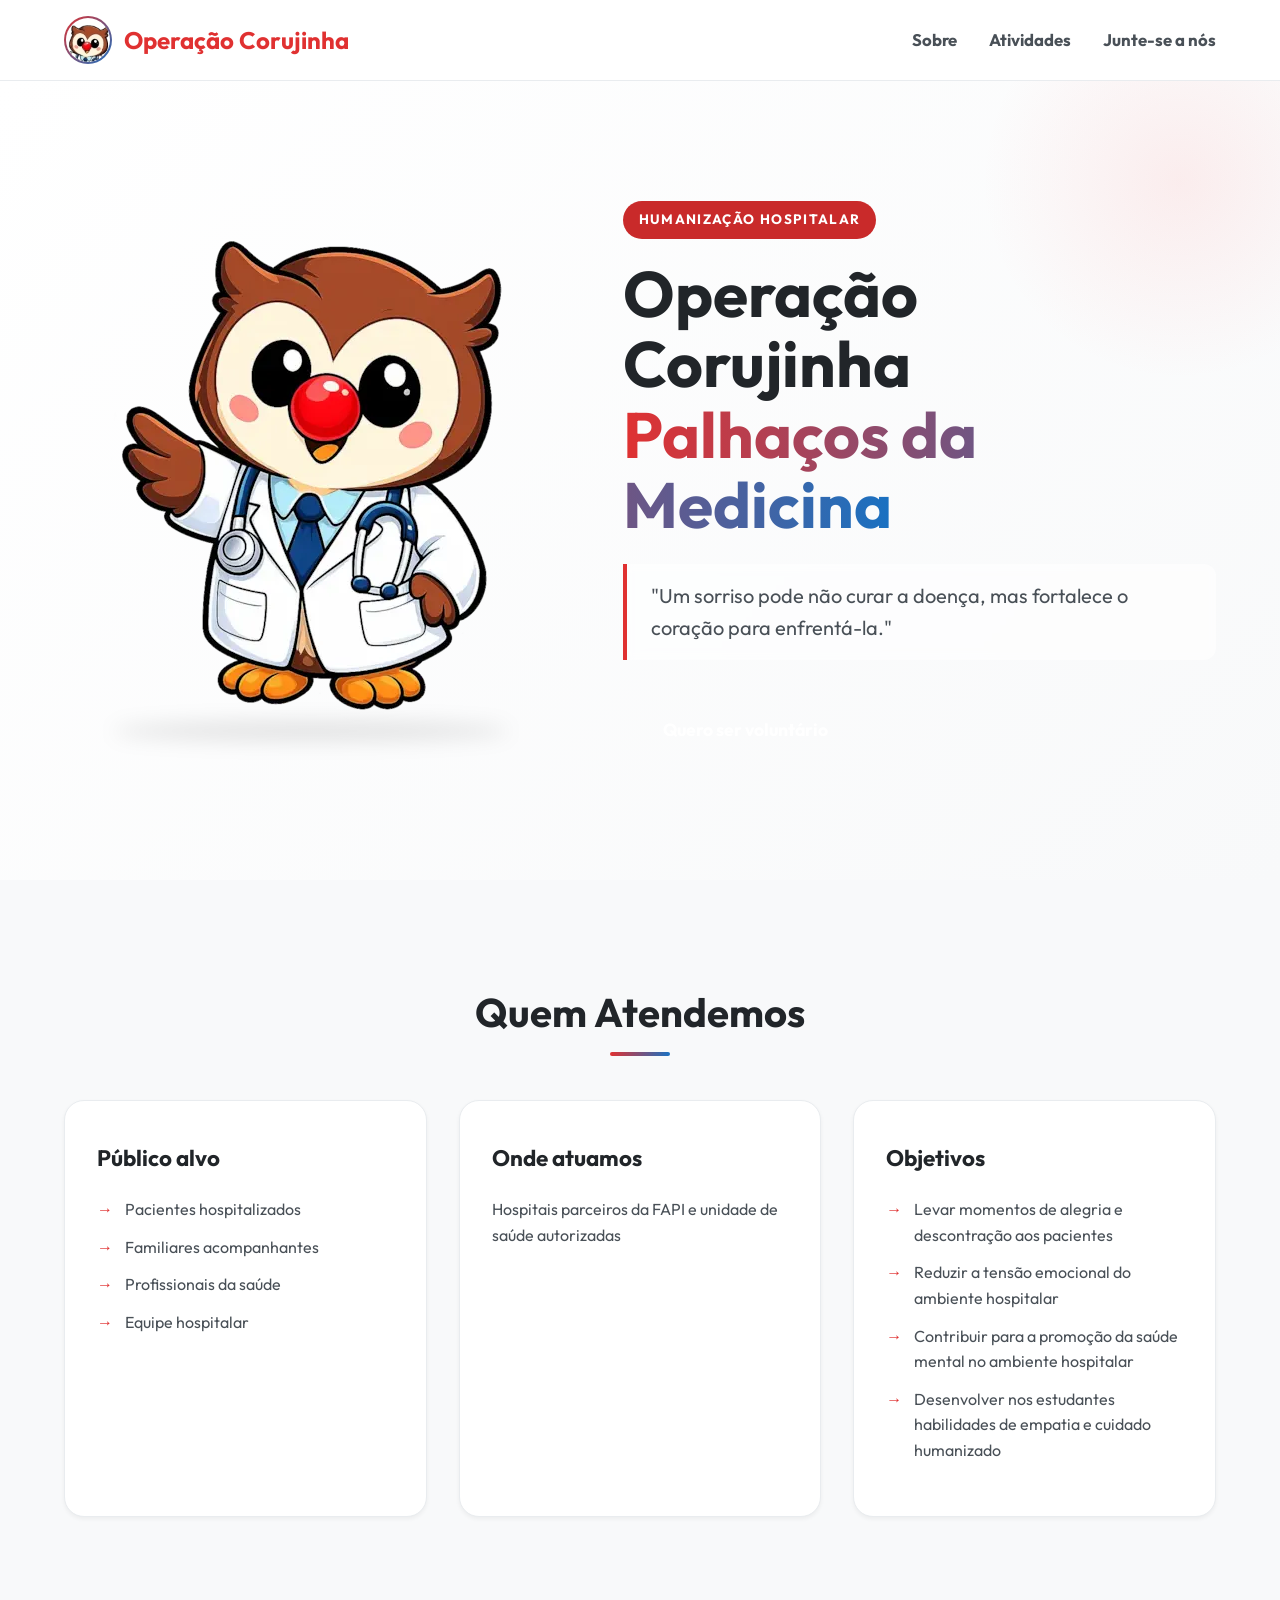
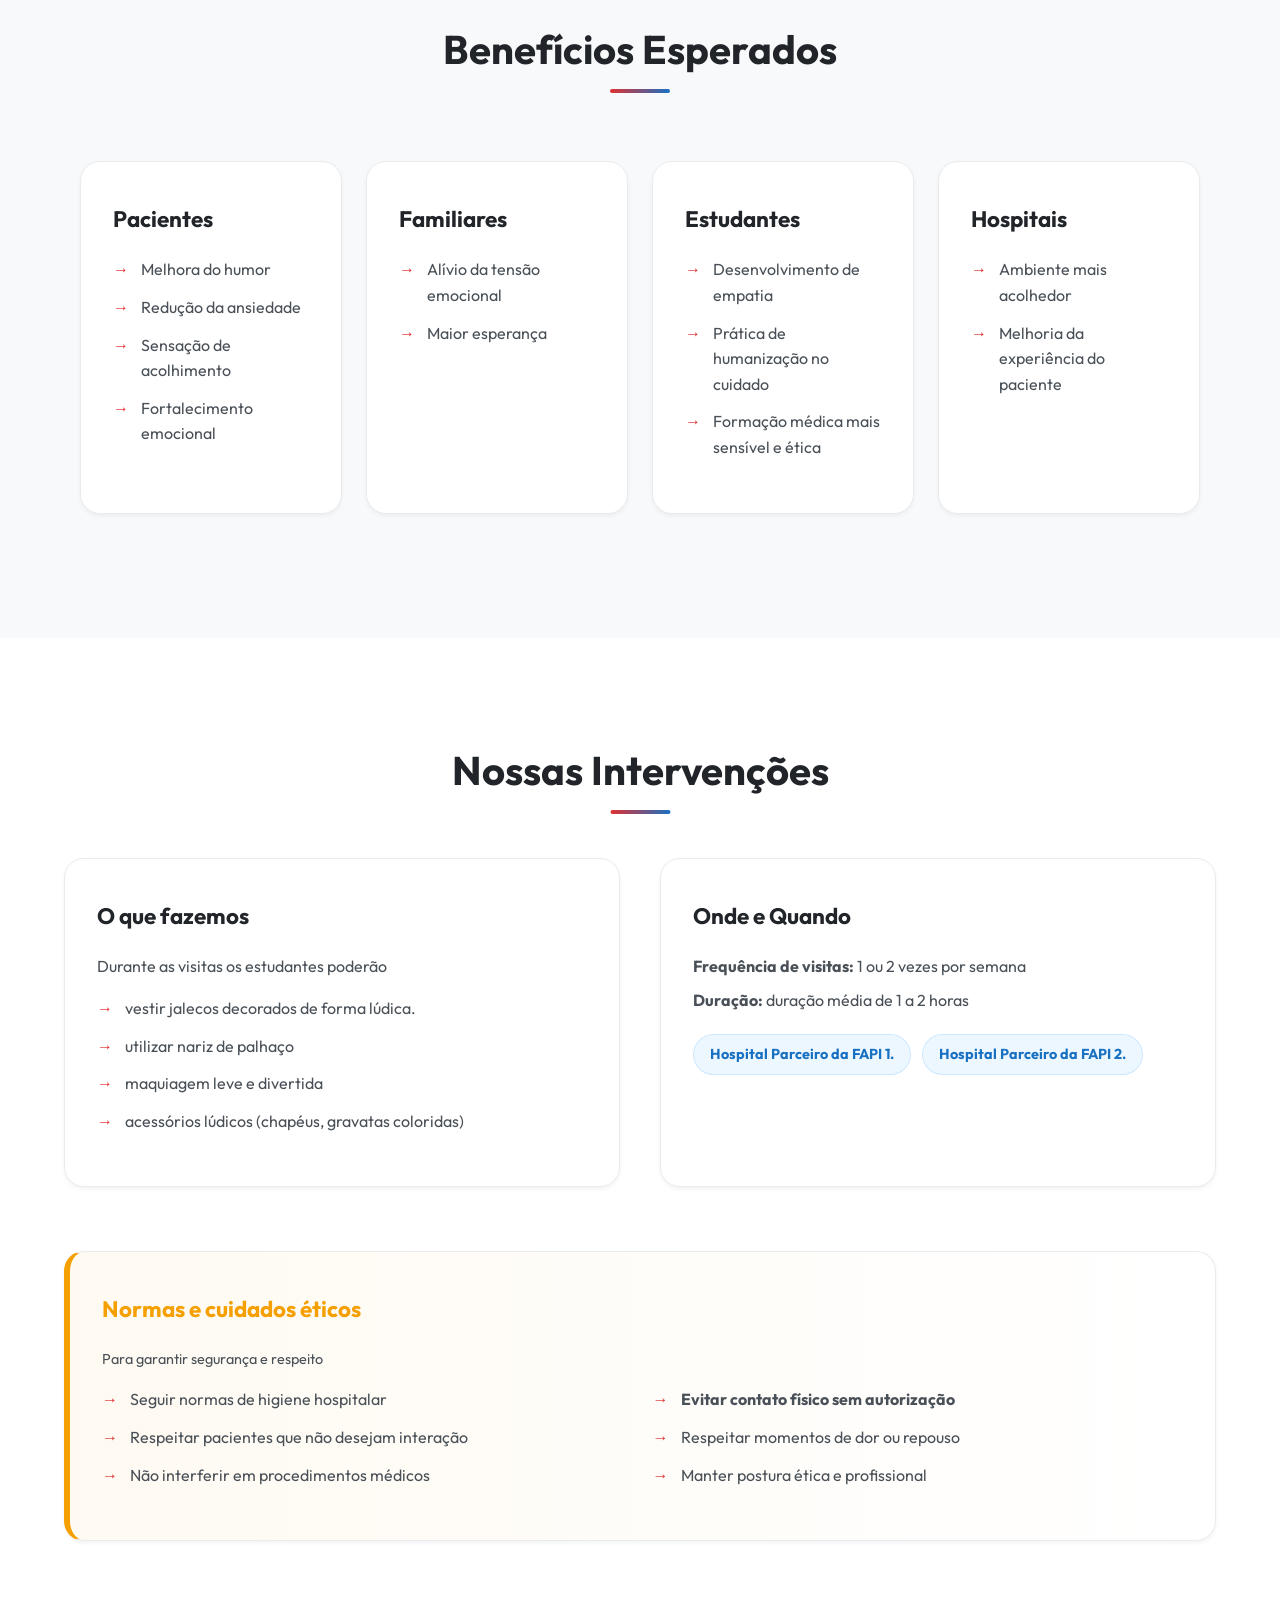
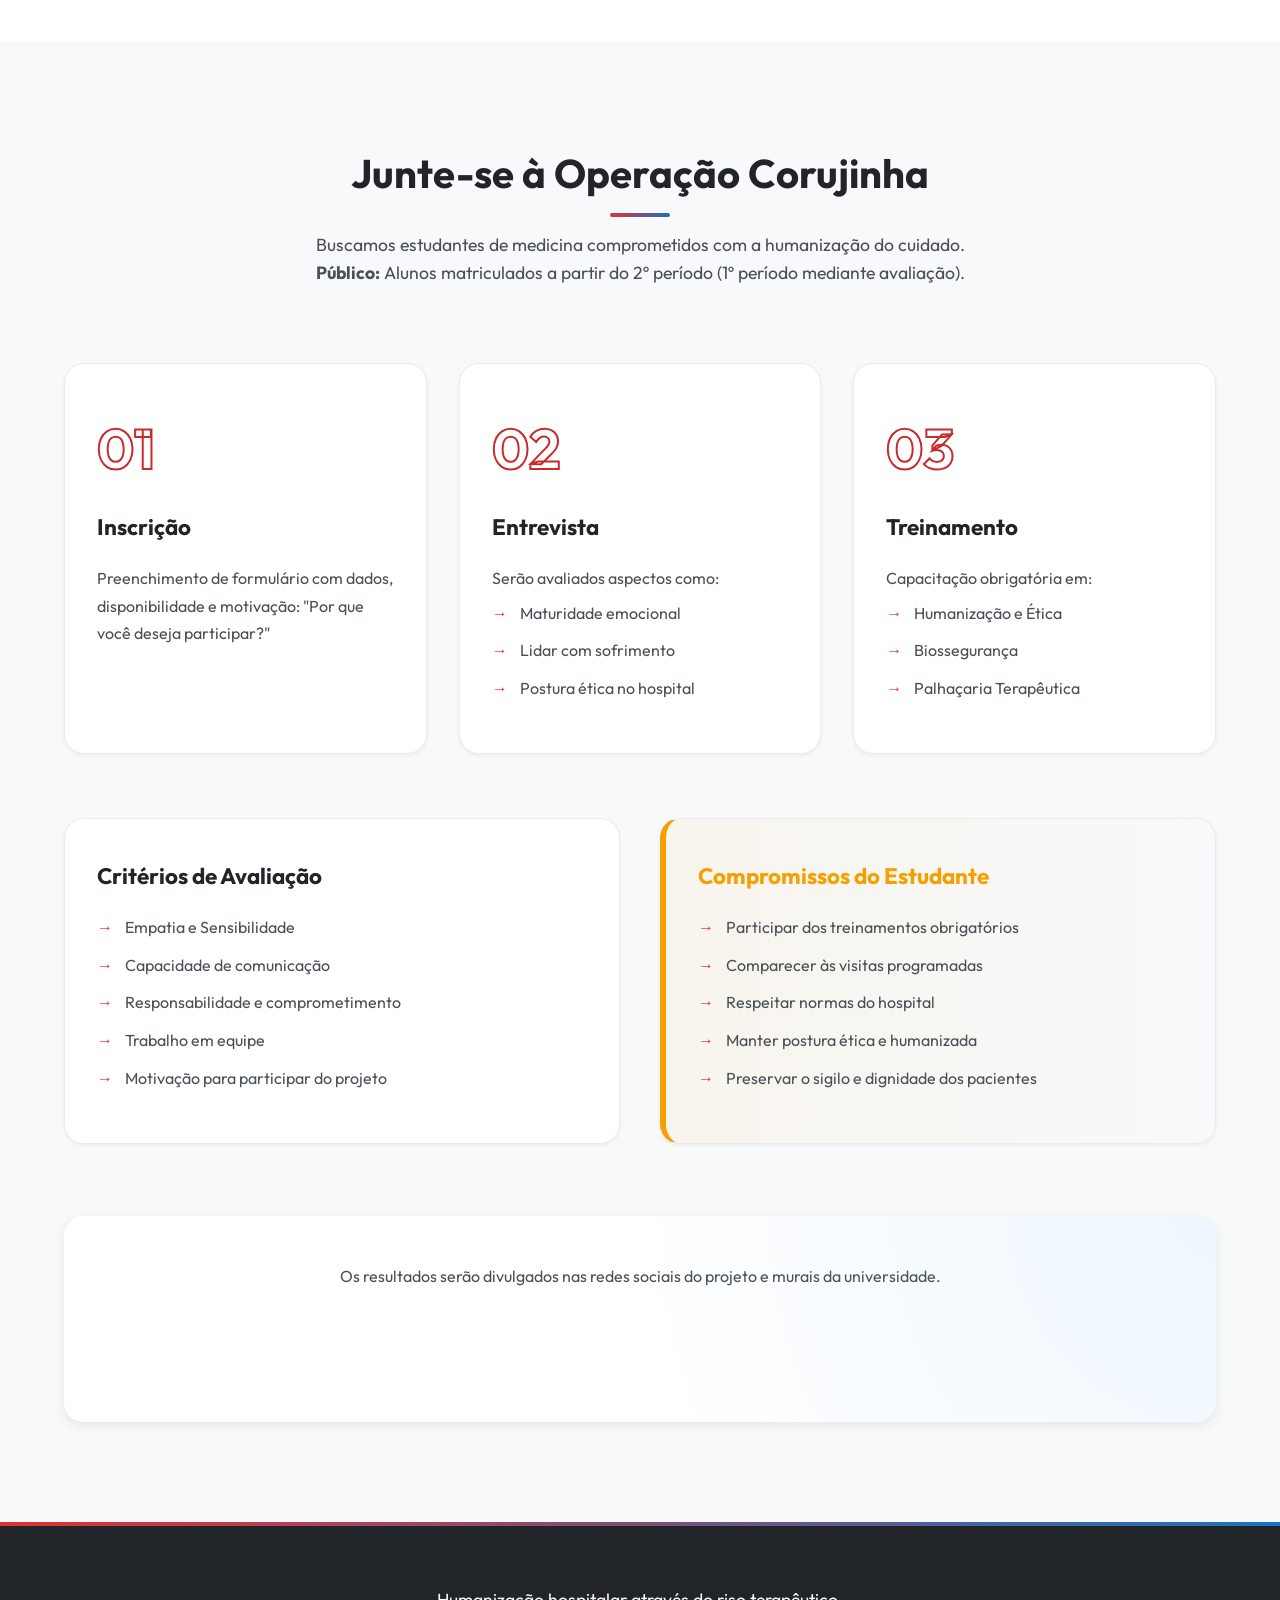
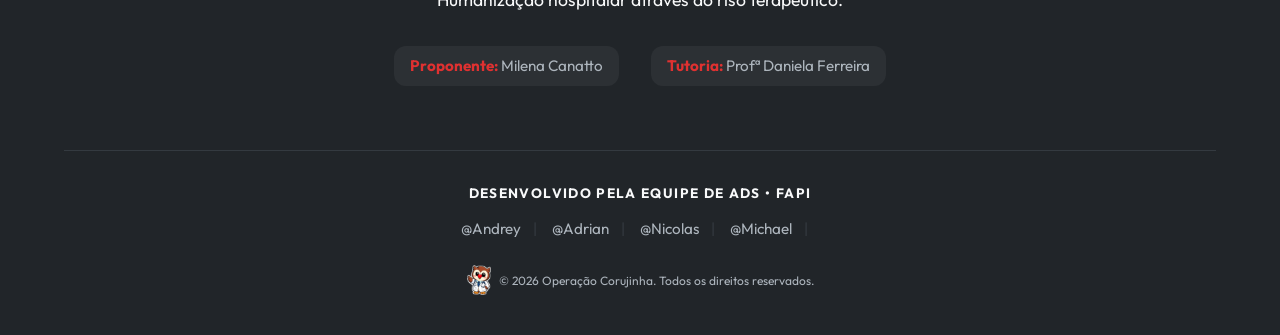
==== commit c1761f8d: "fix: nomes de arquivos, e importarções" ====
--- a/index.html
+++ b/index.html
@@ -5,10 +5,10 @@
     <title>Operação Corujinha | Palhaços da Medicina</title>
     <meta charset="UTF-8">
 
-<!--    Favicon padrão -->
+    <!--    Favicon padrão -->
     <link rel="icon" type="image/x-icon" href="assets/img/favicon.ico?v=1">
 
-<!--    Fallback para PNG -->
+    <!--    Fallback para PNG -->
     <link rel="icon" type="image/png" sizes="32x32" href="assets/img/favicon-32x32.png">
 
     <!--    Icone quando o site for salvo na tela inicial -->
@@ -25,26 +25,30 @@
     <link rel="preload" href="assets/fonts/outfit-v15-latin-regular.woff2" as="font" type="font/woff2" crossorigin>
     <link rel="preload" href="assets/fonts/outfit-v15-latin-700.woff2" as="font" type="font/woff2" crossorigin>
     <!-- CSS -->
-    <link rel="preload" href="style.css" as="style" onload="this.onload=null;this.rel='stylesheet'">
+    <link rel="preload" href="style.min.css" as="style" onload="this.onload=null;this.rel='stylesheet'">
     <noscript>
-        <link rel="stylesheet" href="style.css">
+        <link rel="stylesheet" href="style.min.css">
     </noscript>
-    <link rel="preload" as="image" href="assets/logo_corujinha_semcontorno.webp" type="image/webp">
+    <link rel="preload" as="image" href="assets/v1logo_corujinha_semcontorno.webp" type="image/webp">
 
     <!-- Google tag (gtag.js) -->
     <script async src="https://www.googletagmanager.com/gtag/js?id=G-GFQ6YQ8SYJ"></script>
     <!-- Remova o script original do GTM do head e coloque isso antes do </body> -->
     <script>
-        window.addEventListener('load', function() {
-            setTimeout(function() {
+        window.addEventListener('load', function () {
+            setTimeout(function () {
                 var script = document.createElement('script');
                 script.src = "https://www.googletagmanager.com/gtag/js?id=G-GFQ6YQ8SYJ";
                 script.async = true;
                 document.head.appendChild(script);
 
-                script.onload = function() {
+                script.onload = function () {
                     window.dataLayer = window.dataLayer || [];
-                    function gtag(){dataLayer.push(arguments);}
+
+                    function gtag() {
+                        dataLayer.push(arguments);
+                    }
+
                     gtag('js', new Date());
                     gtag('config', 'G-GFQ6YQ8SYJ');
                 };
@@ -107,7 +111,8 @@
 <nav class="navbar">
     <div class="container navbar-container">
         <a href="index.html" target="_parent" class="navbar-brand">
-            <img src="assets/logo_corujinha_semcontorno-logo.webp" height="150" width="150" fetchpriority="high" alt="Logo Operação Corujinha">
+            <img src="assets/v1logo_corujinha_semcontorno-logo44.webp" height="44" width="44" fetchpriority="high"
+                 alt="Logo Operação Corujinha">
             <span class="text-brand">Operação Corujinha</span>
         </a>
         <div class="nav-links">
@@ -122,7 +127,7 @@
     <header class="hero">
         <div class="container hero-content">
             <div class="hero-image">
-                <img src="assets/logo_corujinha_semcontorno.webp" height="480" width="400" fetchpriority="high"
+                <img src="assets/v1logo_corujinha_semcontorno.webp" height="480" width="400" fetchpriority="high"
                      alt="Mascote Operação Corujinha">
             </div>
             <div class="hero-text">
@@ -377,7 +382,7 @@
                 <a href="https://github.com/Michaelvila" target="_blank">@Michael</a><span>|</span>
             </div>
             <p class="direitos">
-                <img src="assets/logo_corujinha36x40.webp" height="44" width="36" loading="lazy"
+                <img src="assets/v1logo_corujinha36x40.webp" height="44" width="36" loading="lazy"
                      alt="Logo Operação Corujinha"
                 >
                 © 2026 Operação Corujinha. Todos os direitos reservados.
--- a/style.min.css
+++ b/style.min.css
@@ -0,0 +1 @@
+@font-face{font-family:"Outfit";src:url(assets/fonts/outfit-v15-latin-regular.woff2)format("woff2");font-weight:400;font-style:normal;font-display:swap}@font-face{font-family:"Outfit";src:url(assets/fonts/outfit-v15-latin-700.woff2)format("woff2");font-weight:700;font-style:normal;font-display:swap}:root{--color-primary:#E03131;--color-primary-hover:#FA5252;--color-primary-disable:#9C7F7D;--color-secondary:#1971C2;--color-primary-light:#c92a2a /* Peri Peri*/;--color-primary-dark:#E03131;--color-bg-main:#F8F9FA;--color-bg-white:#FFFFFF;--color-text-dark:#212529;--color-text-muted:#495057;--color-border:#E9ECEF;--color-warning:#F59F00;--color-warning-border:#FFD43B;--color-footer-bg:#212529;--color-footer-text:#ADB5BD;--color-footer-highlight:#F8F9FA;--color-footer-border:#343A40;--font-main:'Outfit', sans-serif;--shadow-sm:0 2px 4px rgba(0, 0, 0, 0.05);--shadow-md:0 4px 12px rgba(0, 0, 0, 0.08);--shadow-lg:0 12px 24px rgba(0, 0, 0, 0.12);--radius-md:12px;--radius-lg:20px;--radius-full:9999px}*{margin:0;padding:0;box-sizing:border-box}body{font-family:var(--font-main),serif;background-color:var(--color-bg-main);color:var(--color-text-dark);line-height:1.6;scroll-behavior:smooth;overflow-x:hidden}object{width:100%;display:block;border:0;overflow:hidden;transition:height .3s ease}::selection{background-color:var(--color-primary-light);color:var(--color-primary-dark)}.container{max-width:1200px;margin:0 auto;padding:0 24px}.text-brand{color:var(--color-primary)}.text-secondary{color:var(--color-secondary)}.section{padding:100px 0}.section-light{background-color:var(--color-bg-main)}.section-white{background-color:var(--color-bg-white)}.section-title{font-size:2.5rem;font-weight:800;color:var(--color-text-dark);text-align:center;margin-bottom:56px;position:relative;display:inline-block;left:50%;transform:translateX(-50%)}.section-title::after{content:"";position:absolute;bottom:-12px;left:50%;transform:translateX(-50%);width:60px;height:4px;background:linear-gradient(90deg,var(--color-primary),var(--color-secondary));border-radius:var(--radius-full)}.section-subtitle{text-align:center;color:var(--color-text-muted);font-size:1.1rem;max-width:700px;margin:-30px auto 50px}.navbar{background:rgba(255,255,255,.9);backdrop-filter:blur(10px);border-bottom:1px solid var(--color-border);padding:16px 0;width:100%}.navbar-container{display:flex;justify-content:space-between;align-items:center;width:100%}.navbar-brand{display:flex;align-items:center;gap:12px;font-weight:800;font-size:1.5rem;text-decoration:none;color:var(--color-text-dark)}.navbar-brand img{aspect-ratio:16/9;height:48px;width:48px;border-radius:50%;border:2px solid transparent;background:linear-gradient(var(--color-bg-white),var(--color-bg-white)) padding-box,linear-gradient(135deg,var(--color-primary),var(--color-secondary)) border-box;object-fit:contain}.nav-links{display:flex;gap:32px}.nav-links a{text-decoration:none;color:var(--color-text-muted);font-weight:600;font-size:1.05rem;transition:color .3s ease;position:relative}.nav-links a::after{content:"";position:absolute;bottom:-4px;left:0;width:0;height:2px;background:var(--color-primary);transition:width .3s ease}.nav-links a:hover{color:var(--color-primary)}.nav-links a:hover::after{width:100%}.hero{background:linear-gradient(135deg,var(--color-bg-white) 0%,var(--color-bg-main) 100%);padding:120px 0;position:relative;overflow:hidden}.hero::before{content:"";position:absolute;top:-100px;right:-100px;width:400px;height:400px;background:radial-gradient(circle,rgba(255,107,107,.1)0,rgba(255,255,255,0) 70%);border-radius:50%;z-index:0}.hero-content{display:flex;align-items:center;gap:64px;position:relative;z-index:1}.hero-text{flex:1.2}.hero-tag{display:inline-block;background:var(--color-primary-light);color:var(--color-bg-white);font-weight:700;text-transform:uppercase;font-size:.85rem;letter-spacing:.1em;padding:8px 16px;border-radius:var(--radius-full);margin-bottom:20px}.hero-text h1{font-size:4rem;font-weight:800;line-height:1.1;margin:0 0 24px;color:var(--color-text-dark)}.hero-text h1 .text-brand{background:linear-gradient(90deg,var(--color-primary),var(--color-secondary));-webkit-background-clip:text;-webkit-text-fill-color:transparent}.hero-quote{font-size:1.25rem;color:var(--color-text-muted);border-left:4px solid var(--color-primary);padding:16px 24px;margin-bottom:40px;background:rgba(255,255,255,.6);border-radius:0 var(--radius-md) var(--radius-md)0;backdrop-filter:blur(5px);font-weight:400}.hero-image{flex:1;display:flex;justify-content:center;position:relative}.hero-image::after{content:"";position:absolute;bottom:-20px;width:80%;height:20px;background:rgba(0,0,0,.1);border-radius:50%;filter:blur(10px)}.hero-image img{aspect-ratio:400/480;object-fit:contain;width:100%;height:auto;max-width:400px;animation:float 6s ease-in-out infinite;position:relative;z-index:2}@keyframes float{0%{transform:translateY(0)}50%{transform:translateY(-20px)}to{transform:translateY(0)}}.btn-primary{background:linear-gradient(135deg,var(--color-primary));color:var(--color-bg-white);padding:16px 40px;border-radius:var(--radius-full);font-weight:700;font-size:1.1rem;text-decoration:none;display:inline-block;transition:transform .3s cubic-bezier(.25,.8,.25,1),box-shadow .3s cubic-bezier(.25,.8,.25,1);border:0;cursor:pointer}.btn-primary:hover{transform:translateY(-3px) scale(1.02);box-shadow:0 8px 25px rgba(255,107,107,.5)}.btn-primary-disable{background:linear-gradient(135deg,var(--color-text-muted));color:var(--color-bg-white);padding:16px 40px;border-radius:var(--radius-full);font-weight:700;font-size:1.1rem;text-decoration:none;display:inline-block;transition:transform .3s cubic-bezier(.25,.8,.25,1),box-shadow .3s cubic-bezier(.25,.8,.25,1);border:0;cursor:not-allowed}.grid-2{display:grid;grid-template-columns:repeat(auto-fit,minmax(320px,1fr));gap:40px}.grid-3{display:grid;grid-template-columns:repeat(auto-fit,minmax(300px,1fr));gap:32px}.grid-4{display:grid;grid-template-columns:repeat(auto-fit,minmax(240px,1fr));gap:24px}.card{background-color:var(--color-bg-white);border:1px solid var(--color-border);border-radius:var(--radius-lg);padding:40px 32px;box-shadow:var(--shadow-sm);transition:transform .4s cubic-bezier(.165,.84,.44,1),box-shadow .4s cubic-bezier(.165,.84,.44,1);position:relative;overflow:hidden}.card:hover{transform:translateY(-8px);box-shadow:var(--shadow-lg);border-color:transparent}.card::before{content:"";position:absolute;top:0;left:0;width:100%;height:4px;background:linear-gradient(90deg,var(--color-primary),var(--color-secondary));transform:scaleX(0);transform-origin:left;transition:transform .4s ease}.card:hover::before{transform:scaleX(1)}.card-title{font-size:1.4rem;font-weight:800;color:var(--color-text-dark);margin-bottom:20px;display:flex;align-items:center;gap:12px}.list-disc{list-style:none}.list-disc li{margin-bottom:12px;position:relative;padding-left:28px;color:var(--color-text-muted)}.list-disc li::before{content:"→";position:absolute;left:0;color:var(--color-primary);font-weight:700}.badge{display:inline-block;background-color:rgba(77,171,247,.1);color:var(--color-secondary);padding:8px 16px;border-radius:var(--radius-full);font-size:.9rem;font-weight:700;margin:4px 8px 8px 0;border:1px solid rgba(77,171,247,.2);transition:tranform .3s ease}.badge:hover{background-color:var(--color-secondary);color:var(--color-bg-white)}.footer{background-color:var(--color-footer-bg);color:var(--color-footer-text);padding:64px 0 40px;text-align:center;position:relative}.footer::before{content:"";position:absolute;top:0;left:0;width:100%;height:4px;background:linear-gradient(90deg,var(--color-primary),var(--color-secondary))}.footer-main{padding-bottom:24px}.footer-tagline{font-size:1.1rem;color:var(--color-footer-highlight);margin-bottom:32px;font-weight:300}.footer-credits{display:flex;justify-content:center;flex-wrap:wrap;gap:32px;font-size:.95rem}.footer-credits span{background:rgba(255,255,255,.05);padding:8px 16px;border-radius:var(--radius-md)}.footer-credits strong{color:var(--color-primary)}.dev-section{border-top:1px solid var(--color-footer-border);margin-top:40px;padding-top:32px;display:flex;flex-direction:column;gap:12px}.dev-team{font-size:.85rem;text-transform:uppercase;letter-spacing:.1em;color:var(--color-footer-highlight);font-weight:700}.student-names{font-size:.95rem;color:var(--color-footer-text)}.student-names span{margin:0 12px;color:var(--color-footer-border)}.student-names a{color:var(--color-footer-text);text-decoration:none;font-weight:500;transition:color .3s ease}.student-names a:hover{color:var(--color-secondary)}.direitos{font-size:.75rem;color:var(--color-footer-text);margin-top:12px;display:flex;align-items:center;justify-content:center;gap:8px}.direitos img{width:24px;height:auto;object-fit:contain}.text-muted{color:var(--color-text-muted)}.text-sm{font-size:.9rem}.mb-2{margin-bottom:8px}.mb-4{margin-bottom:16px}.mt-8{margin-top:32px}.card-warning{border-left:6px solid var(--color-warning);background:linear-gradient(to right,rgba(245,159,0,.05),transparent)}.card-warning .card-title{color:var(--color-warning)}.text-warning{color:var(--color-warning);font-weight:700}.step-number{font-size:3.5rem;font-weight:800;display:block;margin-bottom:16px;color:transparent;-webkit-text-stroke:2px var(--color-primary-light);transition:color .3s ease}.card:hover .step-number{color:var(--color-primary-light);-webkit-text-stroke:0}.step-text{color:var(--color-text-muted);font-size:1rem;line-height:1.7}.cta-container{text-align:center;margin-top:72px;padding:48px;background:var(--color-bg-white);border-radius:var(--radius-lg);box-shadow:var(--shadow-md);position:relative;overflow:hidden}.cta-container::before{content:"";position:absolute;top:0;left:0;width:100%;height:100%;background:radial-gradient(circle at top right,rgba(77,171,247,.1),transparent 50%);pointer-events:none}.cta-hint{margin-bottom:24px;color:var(--color-text-muted);font-size:1rem}@media (max-width:992px){.btn-primary-disable{background:var(--color-text-muted);color:var(--color-bg-white);padding:16px 40px;border-radius:var(--radius-full);font-weight:700;font-size:1rem;text-decoration:none;display:inline-block;border:0;cursor:not-allowed}.hero-content{gap:40px}.hero-text h1{font-size:3rem}.hero-image img{max-width:150px}.section-title{font-size:2rem}}@media (max-width:768px){.btn-primary-disable{background:var(--color-text-muted);color:var(--color-bg-white);padding:12px 20px;border-radius:var(--radius-full);font-weight:700;font-size:.75rem;text-decoration:none;display:inline-block;border:0;cursor:not-allowed}.section{padding:60px 0}.container{padding:0 20px}.navbar-container{flex-direction:column;gap:16px}.nav-links{flex-wrap:wrap;justify-content:center;gap:16px}.hero{padding:60px 0}.hero-content{flex-direction:column;text-align:center}.hero-quote{border-left:none;border-top:4px solid var(--color-primary);border-radius:0 0 var(--radius-md) var(--radius-md);text-align:center}.hero-text h1{font-size:2.5rem}.hero-image img{max-width:150px}.footer-credits{flex-direction:column;gap:16px}.student-names span{margin:0 6px}}
--- a/style.min.css
+++ b/style.min.css
@@ -0,0 +1 @@
+@font-face{font-family:"Outfit";src:url(assets/fonts/outfit-v15-latin-regular.woff2)format("woff2");font-weight:400;font-style:normal;font-display:swap}@font-face{font-family:"Outfit";src:url(assets/fonts/outfit-v15-latin-700.woff2)format("woff2");font-weight:700;font-style:normal;font-display:swap}:root{--color-primary:#E03131;--color-primary-hover:#FA5252;--color-primary-disable:#9C7F7D;--color-secondary:#1971C2;--color-primary-light:#c92a2a /* Peri Peri*/;--color-primary-dark:#E03131;--color-bg-main:#F8F9FA;--color-bg-white:#FFFFFF;--color-text-dark:#212529;--color-text-muted:#495057;--color-border:#E9ECEF;--color-warning:#F59F00;--color-warning-border:#FFD43B;--color-footer-bg:#212529;--color-footer-text:#ADB5BD;--color-footer-highlight:#F8F9FA;--color-footer-border:#343A40;--font-main:'Outfit', sans-serif;--shadow-sm:0 2px 4px rgba(0, 0, 0, 0.05);--shadow-md:0 4px 12px rgba(0, 0, 0, 0.08);--shadow-lg:0 12px 24px rgba(0, 0, 0, 0.12);--radius-md:12px;--radius-lg:20px;--radius-full:9999px}*{margin:0;padding:0;box-sizing:border-box}body{font-family:var(--font-main),serif;background-color:var(--color-bg-main);color:var(--color-text-dark);line-height:1.6;scroll-behavior:smooth;overflow-x:hidden}object{width:100%;display:block;border:0;overflow:hidden;transition:height .3s ease}::selection{background-color:var(--color-primary-light);color:var(--color-primary-dark)}.container{max-width:1200px;margin:0 auto;padding:0 24px}.text-brand{color:var(--color-primary)}.text-secondary{color:var(--color-secondary)}.section{padding:100px 0}.section-light{background-color:var(--color-bg-main)}.section-white{background-color:var(--color-bg-white)}.section-title{font-size:2.5rem;font-weight:800;color:var(--color-text-dark);text-align:center;margin-bottom:56px;position:relative;display:inline-block;left:50%;transform:translateX(-50%)}.section-title::after{content:"";position:absolute;bottom:-12px;left:50%;transform:translateX(-50%);width:60px;height:4px;background:linear-gradient(90deg,var(--color-primary),var(--color-secondary));border-radius:var(--radius-full)}.section-subtitle{text-align:center;color:var(--color-text-muted);font-size:1.1rem;max-width:700px;margin:-30px auto 50px}.navbar{background:rgba(255,255,255,.9);backdrop-filter:blur(10px);border-bottom:1px solid var(--color-border);padding:16px 0;width:100%}.navbar-container{display:flex;justify-content:space-between;align-items:center;width:100%}.navbar-brand{display:flex;align-items:center;gap:12px;font-weight:800;font-size:1.5rem;text-decoration:none;color:var(--color-text-dark)}.navbar-brand img{aspect-ratio:16/9;height:48px;width:48px;border-radius:50%;border:2px solid transparent;background:linear-gradient(var(--color-bg-white),var(--color-bg-white)) padding-box,linear-gradient(135deg,var(--color-primary),var(--color-secondary)) border-box;object-fit:contain}.nav-links{display:flex;gap:32px}.nav-links a{text-decoration:none;color:var(--color-text-muted);font-weight:600;font-size:1.05rem;transition:color .3s ease;position:relative}.nav-links a::after{content:"";position:absolute;bottom:-4px;left:0;width:0;height:2px;background:var(--color-primary);transition:width .3s ease}.nav-links a:hover{color:var(--color-primary)}.nav-links a:hover::after{width:100%}.hero{background:linear-gradient(135deg,var(--color-bg-white) 0%,var(--color-bg-main) 100%);padding:120px 0;position:relative;overflow:hidden}.hero::before{content:"";position:absolute;top:-100px;right:-100px;width:400px;height:400px;background:radial-gradient(circle,rgba(255,107,107,.1)0,rgba(255,255,255,0) 70%);border-radius:50%;z-index:0}.hero-content{display:flex;align-items:center;gap:64px;position:relative;z-index:1}.hero-text{flex:1.2}.hero-tag{display:inline-block;background:var(--color-primary-light);color:var(--color-bg-white);font-weight:700;text-transform:uppercase;font-size:.85rem;letter-spacing:.1em;padding:8px 16px;border-radius:var(--radius-full);margin-bottom:20px}.hero-text h1{font-size:4rem;font-weight:800;line-height:1.1;margin:0 0 24px;color:var(--color-text-dark)}.hero-text h1 .text-brand{background:linear-gradient(90deg,var(--color-primary),var(--color-secondary));-webkit-background-clip:text;-webkit-text-fill-color:transparent}.hero-quote{font-size:1.25rem;color:var(--color-text-muted);border-left:4px solid var(--color-primary);padding:16px 24px;margin-bottom:40px;background:rgba(255,255,255,.6);border-radius:0 var(--radius-md) var(--radius-md)0;backdrop-filter:blur(5px);font-weight:400}.hero-image{flex:1;display:flex;justify-content:center;position:relative}.hero-image::after{content:"";position:absolute;bottom:-20px;width:80%;height:20px;background:rgba(0,0,0,.1);border-radius:50%;filter:blur(10px)}.hero-image img{aspect-ratio:400/480;object-fit:contain;width:100%;height:auto;max-width:400px;animation:float 6s ease-in-out infinite;position:relative;z-index:2}@keyframes float{0%{transform:translateY(0)}50%{transform:translateY(-20px)}to{transform:translateY(0)}}.btn-primary{background:linear-gradient(135deg,var(--color-primary));color:var(--color-bg-white);padding:16px 40px;border-radius:var(--radius-full);font-weight:700;font-size:1.1rem;text-decoration:none;display:inline-block;transition:transform .3s cubic-bezier(.25,.8,.25,1),box-shadow .3s cubic-bezier(.25,.8,.25,1);border:0;cursor:pointer}.btn-primary:hover{transform:translateY(-3px) scale(1.02);box-shadow:0 8px 25px rgba(255,107,107,.5)}.btn-primary-disable{background:linear-gradient(135deg,var(--color-text-muted));color:var(--color-bg-white);padding:16px 40px;border-radius:var(--radius-full);font-weight:700;font-size:1.1rem;text-decoration:none;display:inline-block;transition:transform .3s cubic-bezier(.25,.8,.25,1),box-shadow .3s cubic-bezier(.25,.8,.25,1);border:0;cursor:not-allowed}.grid-2{display:grid;grid-template-columns:repeat(auto-fit,minmax(320px,1fr));gap:40px}.grid-3{display:grid;grid-template-columns:repeat(auto-fit,minmax(300px,1fr));gap:32px}.grid-4{display:grid;grid-template-columns:repeat(auto-fit,minmax(240px,1fr));gap:24px}.card{background-color:var(--color-bg-white);border:1px solid var(--color-border);border-radius:var(--radius-lg);padding:40px 32px;box-shadow:var(--shadow-sm);transition:transform .4s cubic-bezier(.165,.84,.44,1),box-shadow .4s cubic-bezier(.165,.84,.44,1);position:relative;overflow:hidden}.card:hover{transform:translateY(-8px);box-shadow:var(--shadow-lg);border-color:transparent}.card::before{content:"";position:absolute;top:0;left:0;width:100%;height:4px;background:linear-gradient(90deg,var(--color-primary),var(--color-secondary));transform:scaleX(0);transform-origin:left;transition:transform .4s ease}.card:hover::before{transform:scaleX(1)}.card-title{font-size:1.4rem;font-weight:800;color:var(--color-text-dark);margin-bottom:20px;display:flex;align-items:center;gap:12px}.list-disc{list-style:none}.list-disc li{margin-bottom:12px;position:relative;padding-left:28px;color:var(--color-text-muted)}.list-disc li::before{content:"→";position:absolute;left:0;color:var(--color-primary);font-weight:700}.badge{display:inline-block;background-color:rgba(77,171,247,.1);color:var(--color-secondary);padding:8px 16px;border-radius:var(--radius-full);font-size:.9rem;font-weight:700;margin:4px 8px 8px 0;border:1px solid rgba(77,171,247,.2);transition:tranform .3s ease}.badge:hover{background-color:var(--color-secondary);color:var(--color-bg-white)}.footer{background-color:var(--color-footer-bg);color:var(--color-footer-text);padding:64px 0 40px;text-align:center;position:relative}.footer::before{content:"";position:absolute;top:0;left:0;width:100%;height:4px;background:linear-gradient(90deg,var(--color-primary),var(--color-secondary))}.footer-main{padding-bottom:24px}.footer-tagline{font-size:1.1rem;color:var(--color-footer-highlight);margin-bottom:32px;font-weight:300}.footer-credits{display:flex;justify-content:center;flex-wrap:wrap;gap:32px;font-size:.95rem}.footer-credits span{background:rgba(255,255,255,.05);padding:8px 16px;border-radius:var(--radius-md)}.footer-credits strong{color:var(--color-primary)}.dev-section{border-top:1px solid var(--color-footer-border);margin-top:40px;padding-top:32px;display:flex;flex-direction:column;gap:12px}.dev-team{font-size:.85rem;text-transform:uppercase;letter-spacing:.1em;color:var(--color-footer-highlight);font-weight:700}.student-names{font-size:.95rem;color:var(--color-footer-text)}.student-names span{margin:0 12px;color:var(--color-footer-border)}.student-names a{color:var(--color-footer-text);text-decoration:none;font-weight:500;transition:color .3s ease}.student-names a:hover{color:var(--color-secondary)}.direitos{font-size:.75rem;color:var(--color-footer-text);margin-top:12px;display:flex;align-items:center;justify-content:center;gap:8px}.direitos img{width:24px;height:auto;object-fit:contain}.text-muted{color:var(--color-text-muted)}.text-sm{font-size:.9rem}.mb-2{margin-bottom:8px}.mb-4{margin-bottom:16px}.mt-8{margin-top:32px}.card-warning{border-left:6px solid var(--color-warning);background:linear-gradient(to right,rgba(245,159,0,.05),transparent)}.card-warning .card-title{color:var(--color-warning)}.text-warning{color:var(--color-warning);font-weight:700}.step-number{font-size:3.5rem;font-weight:800;display:block;margin-bottom:16px;color:transparent;-webkit-text-stroke:2px var(--color-primary-light);transition:color .3s ease}.card:hover .step-number{color:var(--color-primary-light);-webkit-text-stroke:0}.step-text{color:var(--color-text-muted);font-size:1rem;line-height:1.7}.cta-container{text-align:center;margin-top:72px;padding:48px;background:var(--color-bg-white);border-radius:var(--radius-lg);box-shadow:var(--shadow-md);position:relative;overflow:hidden}.cta-container::before{content:"";position:absolute;top:0;left:0;width:100%;height:100%;background:radial-gradient(circle at top right,rgba(77,171,247,.1),transparent 50%);pointer-events:none}.cta-hint{margin-bottom:24px;color:var(--color-text-muted);font-size:1rem}@media (max-width:992px){.btn-primary-disable{background:var(--color-text-muted);color:var(--color-bg-white);padding:16px 40px;border-radius:var(--radius-full);font-weight:700;font-size:1rem;text-decoration:none;display:inline-block;border:0;cursor:not-allowed}.hero-content{gap:40px}.hero-text h1{font-size:3rem}.hero-image img{max-width:150px}.section-title{font-size:2rem}}@media (max-width:768px){.btn-primary-disable{background:var(--color-text-muted);color:var(--color-bg-white);padding:12px 20px;border-radius:var(--radius-full);font-weight:700;font-size:.75rem;text-decoration:none;display:inline-block;border:0;cursor:not-allowed}.section{padding:60px 0}.container{padding:0 20px}.navbar-container{flex-direction:column;gap:16px}.nav-links{flex-wrap:wrap;justify-content:center;gap:16px}.hero{padding:60px 0}.hero-content{flex-direction:column;text-align:center}.hero-quote{border-left:none;border-top:4px solid var(--color-primary);border-radius:0 0 var(--radius-md) var(--radius-md);text-align:center}.hero-text h1{font-size:2.5rem}.hero-image img{max-width:150px}.footer-credits{flex-direction:column;gap:16px}.student-names span{margin:0 6px}}
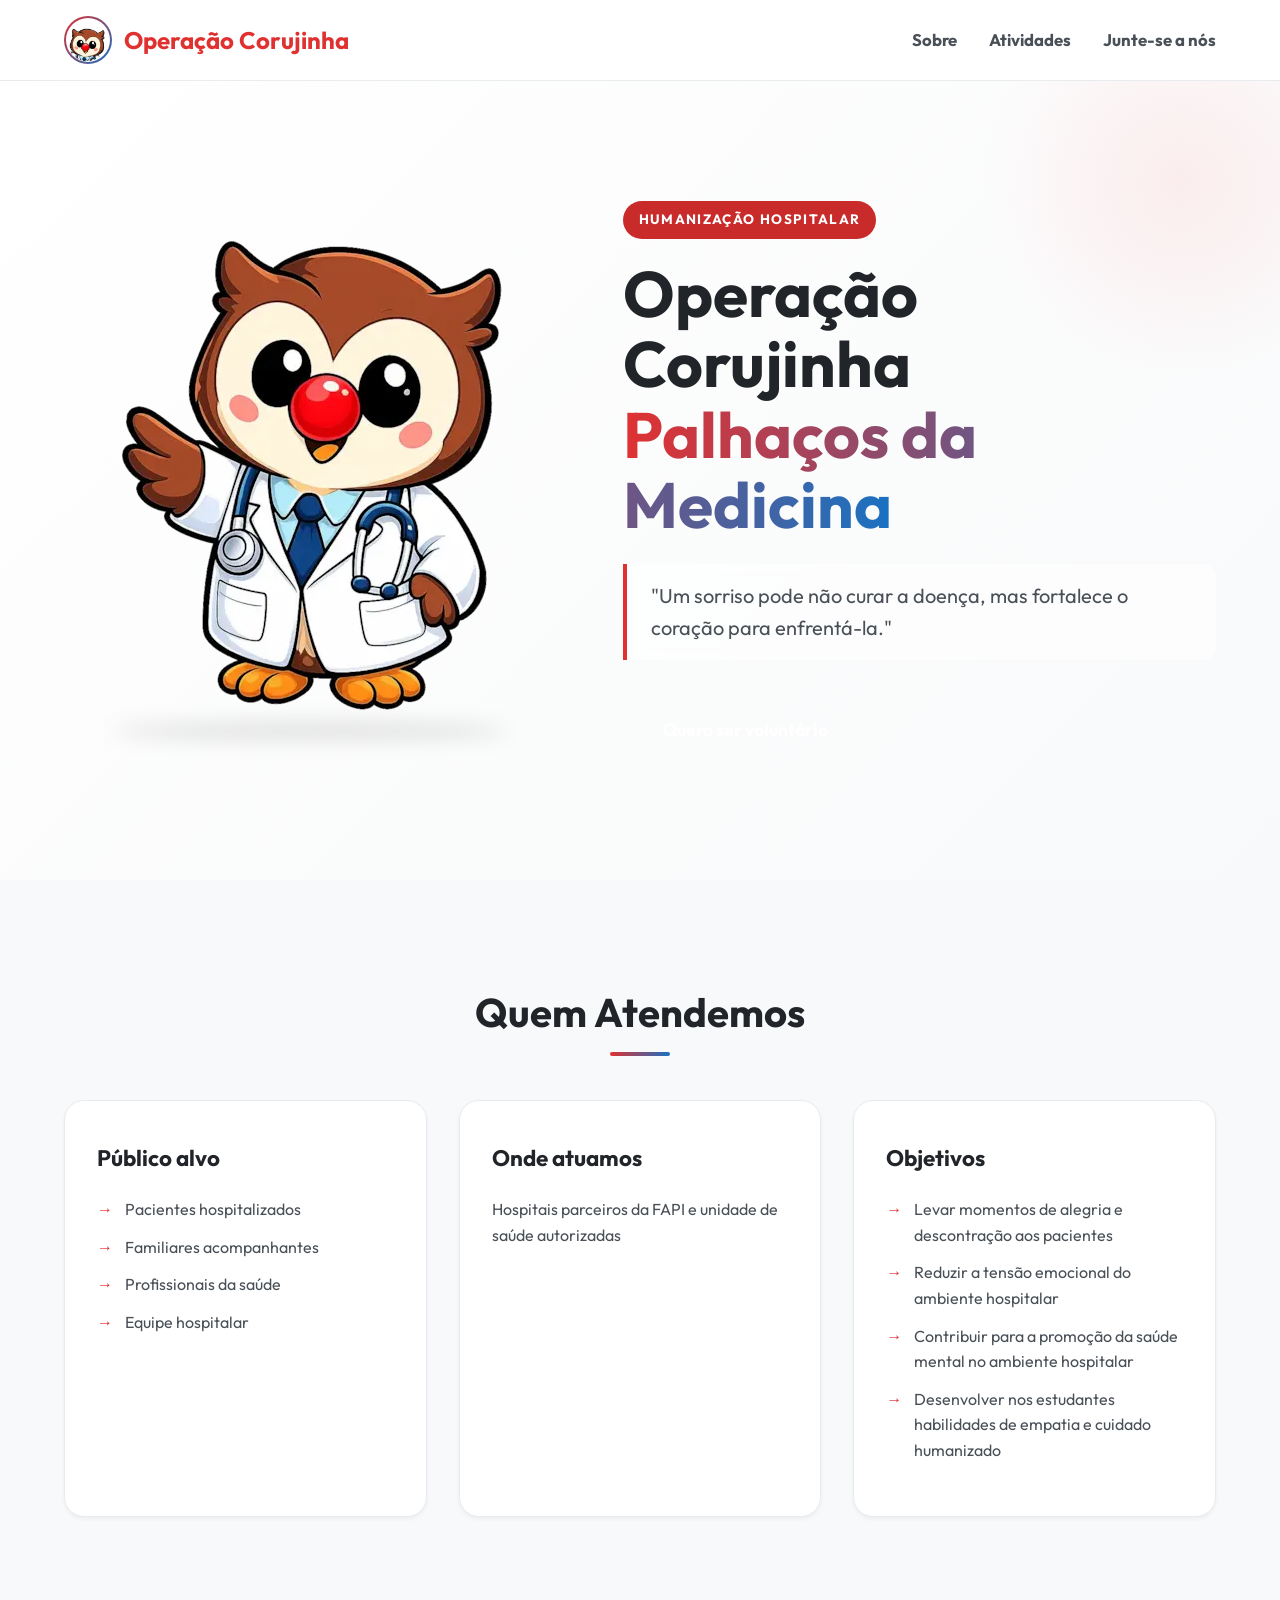
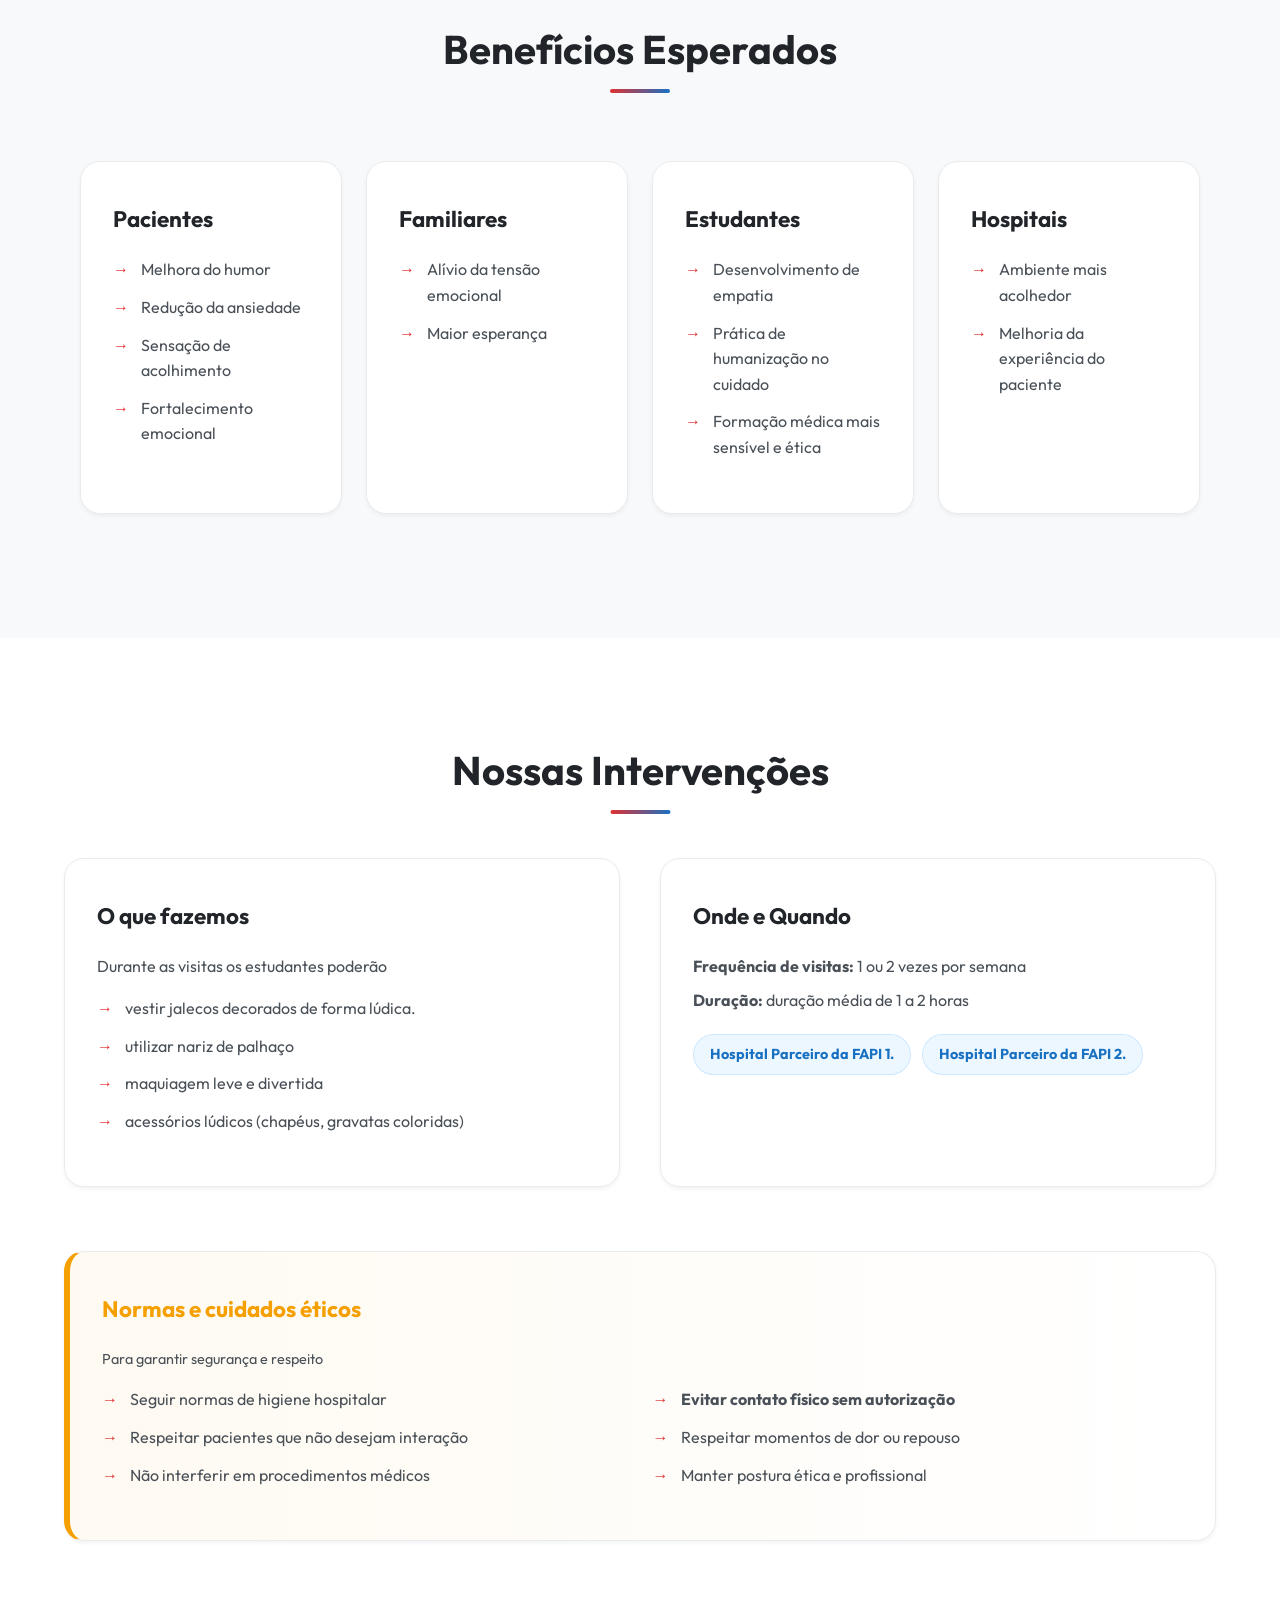
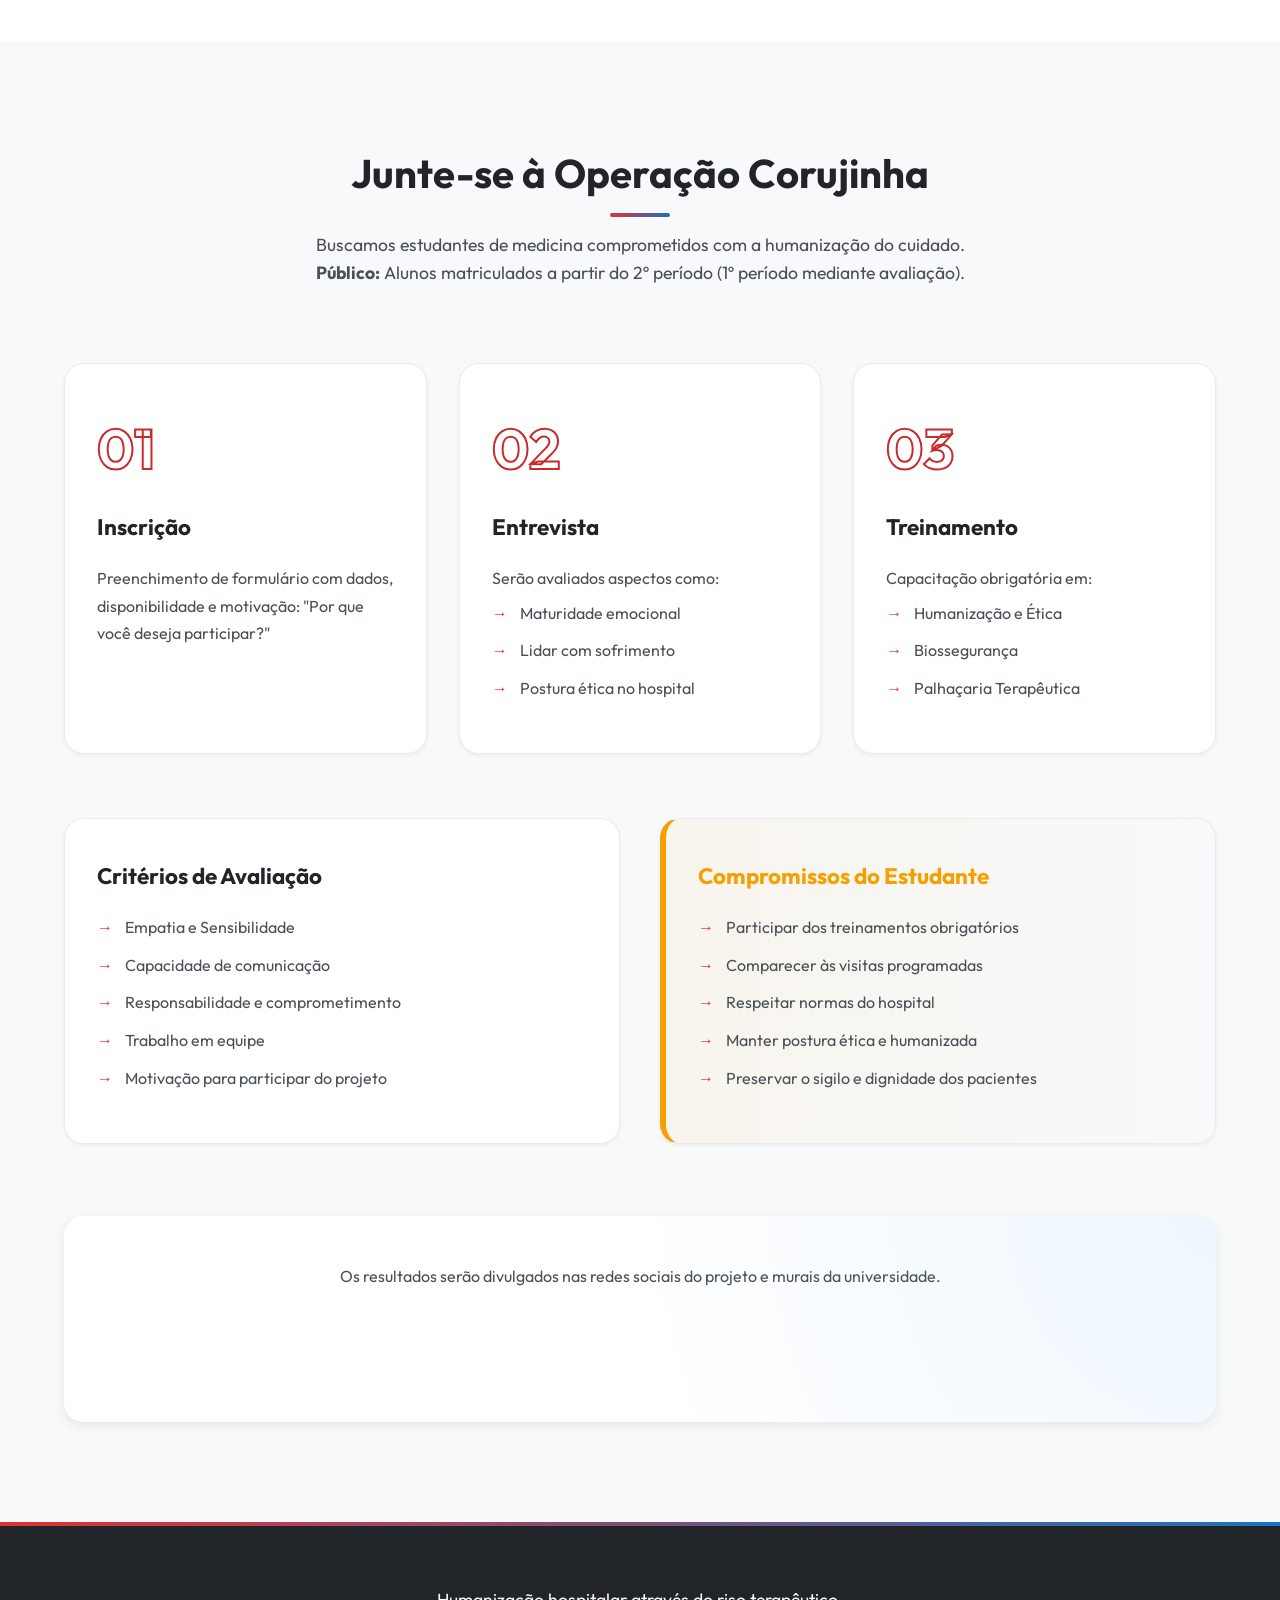
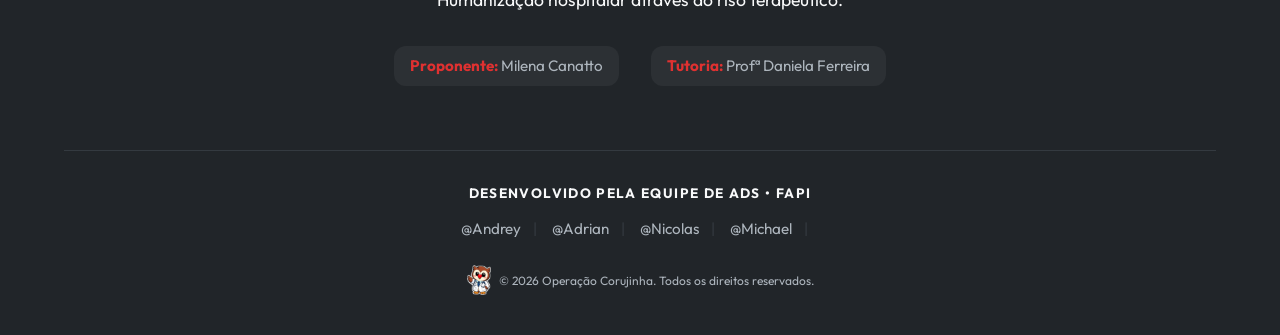
==== commit b7087492: "update: nome dos arquivos." ====
--- a/index.html
+++ b/index.html
@@ -29,7 +29,7 @@
     <noscript>
         <link rel="stylesheet" href="style.min.css">
     </noscript>
-    <link rel="preload" as="image" href="assets/v1logo_corujinha_semcontorno.webp" type="image/webp">
+    <link rel="preload" as="image" href="assets/logo_corujinha.webp" type="image/webp">
 
     <!-- Google tag (gtag.js) -->
     <script async src="https://www.googletagmanager.com/gtag/js?id=G-GFQ6YQ8SYJ"></script>
@@ -111,7 +111,12 @@
 <nav class="navbar">
     <div class="container navbar-container">
         <a href="index.html" target="_parent" class="navbar-brand">
-            <img src="assets/v1logo_corujinha_semcontorno-logo44.webp" height="44" width="44" fetchpriority="high"
+            <img src="assets/logo_corujinha_logo.webp"
+                 srcset="assets/logo_corujinha_mobile.webp 150wm assets/logo_corujinha 400w"
+                 sizes="(max-width: 768px) 150px, 400px"
+                 fetchpriority="high"
+                 width="150"
+                 height="180"
                  alt="Logo Operação Corujinha">
             <span class="text-brand">Operação Corujinha</span>
         </a>
@@ -127,7 +132,7 @@
     <header class="hero">
         <div class="container hero-content">
             <div class="hero-image">
-                <img src="assets/v1logo_corujinha_semcontorno.webp" height="480" width="400" fetchpriority="high"
+                <img src="assets/logo_corujinha.webp" height="480" width="400" fetchpriority="high"
                      alt="Mascote Operação Corujinha">
             </div>
             <div class="hero-text">
@@ -382,7 +387,7 @@
                 <a href="https://github.com/Michaelvila" target="_blank">@Michael</a><span>|</span>
             </div>
             <p class="direitos">
-                <img src="assets/v1logo_corujinha36x40.webp" height="44" width="36" loading="lazy"
+                <img src="assets/logo_corujinha36x40.webp" height="44" width="36" loading="lazy"
                      alt="Logo Operação Corujinha"
                 >
                 © 2026 Operação Corujinha. Todos os direitos reservados.
